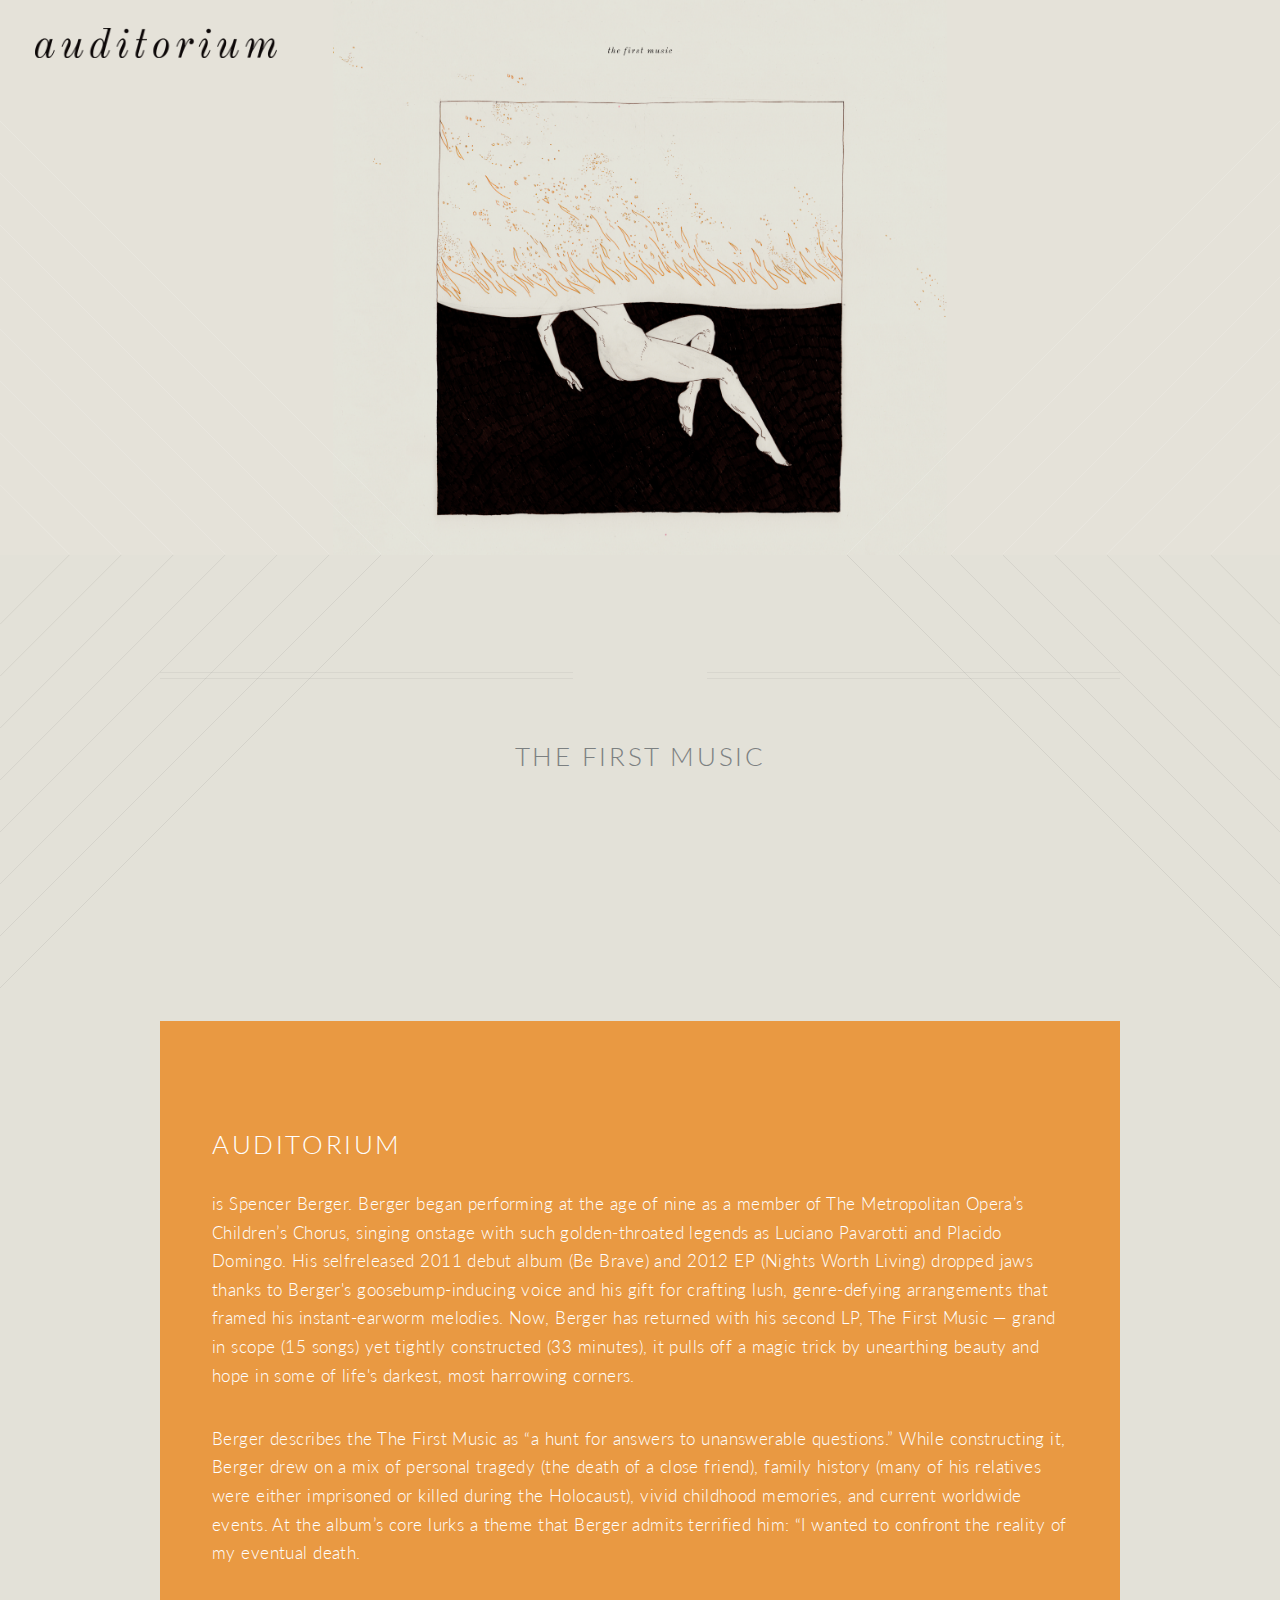
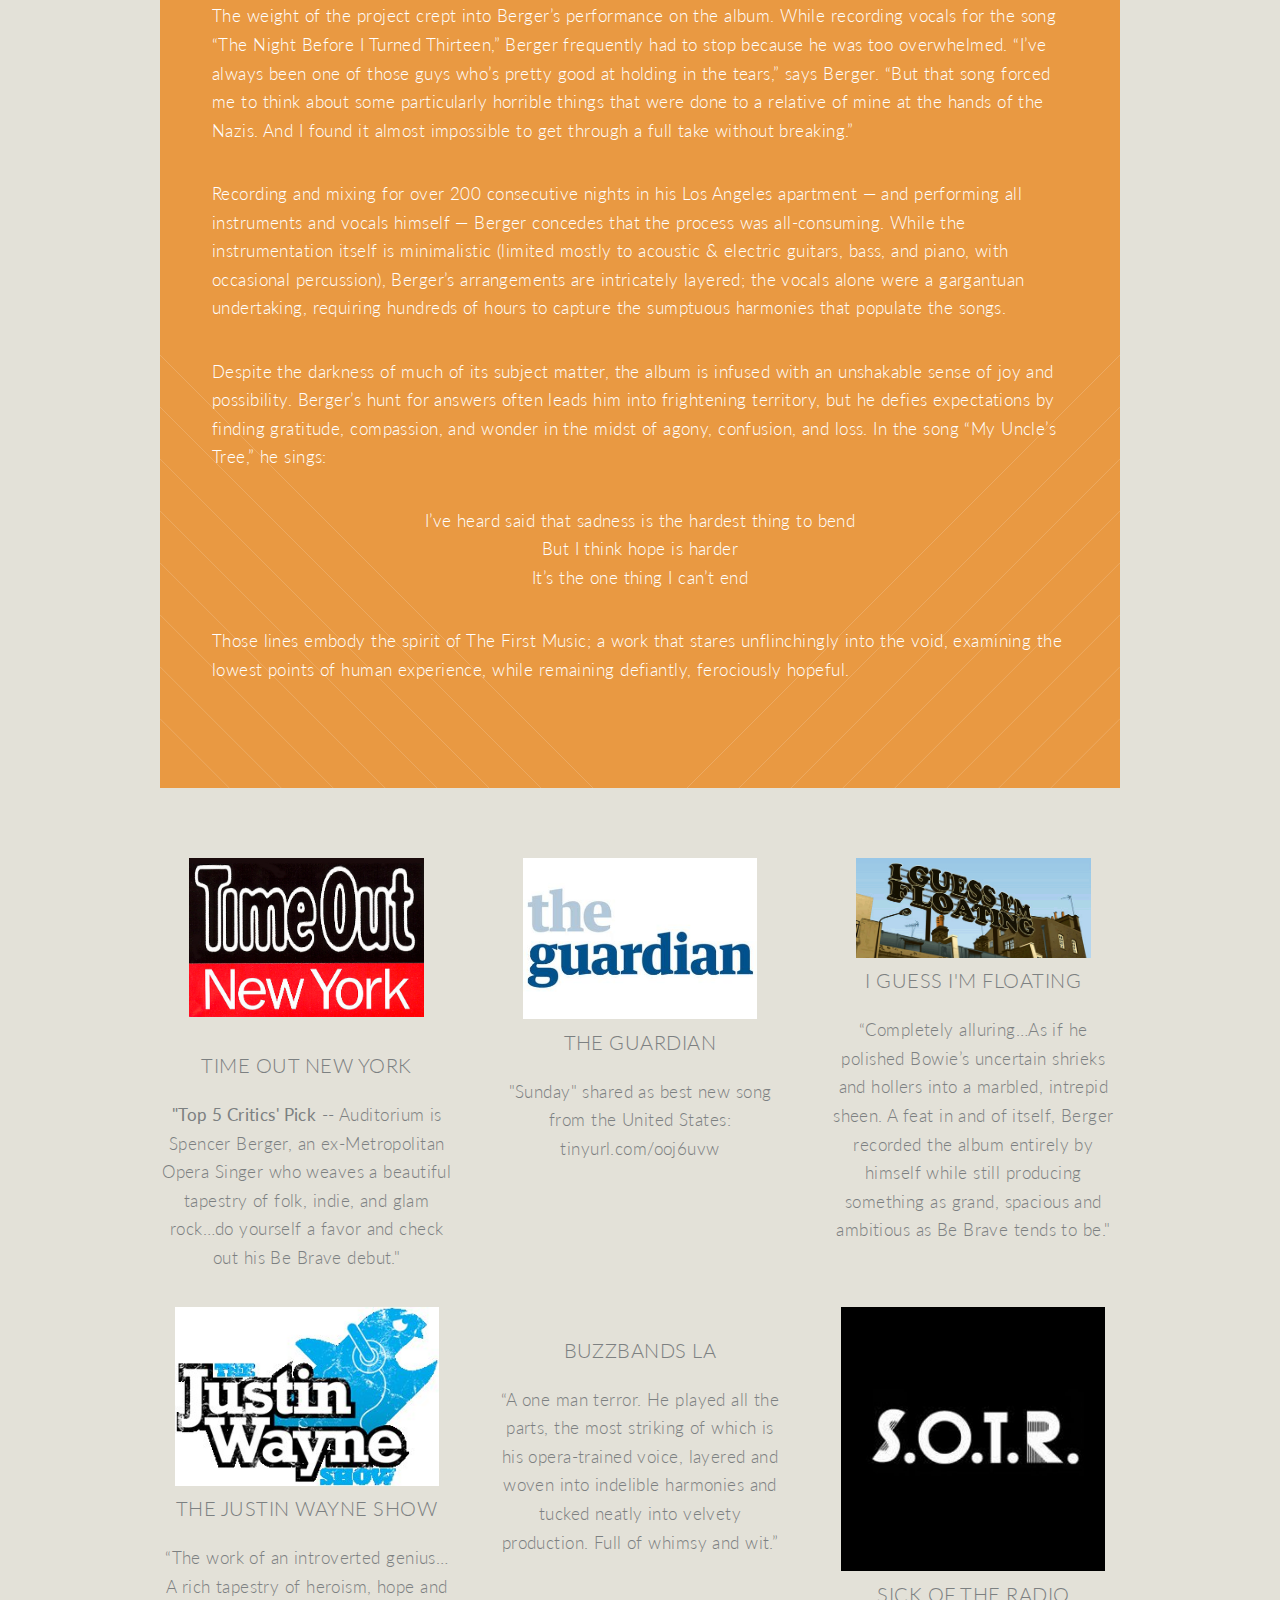
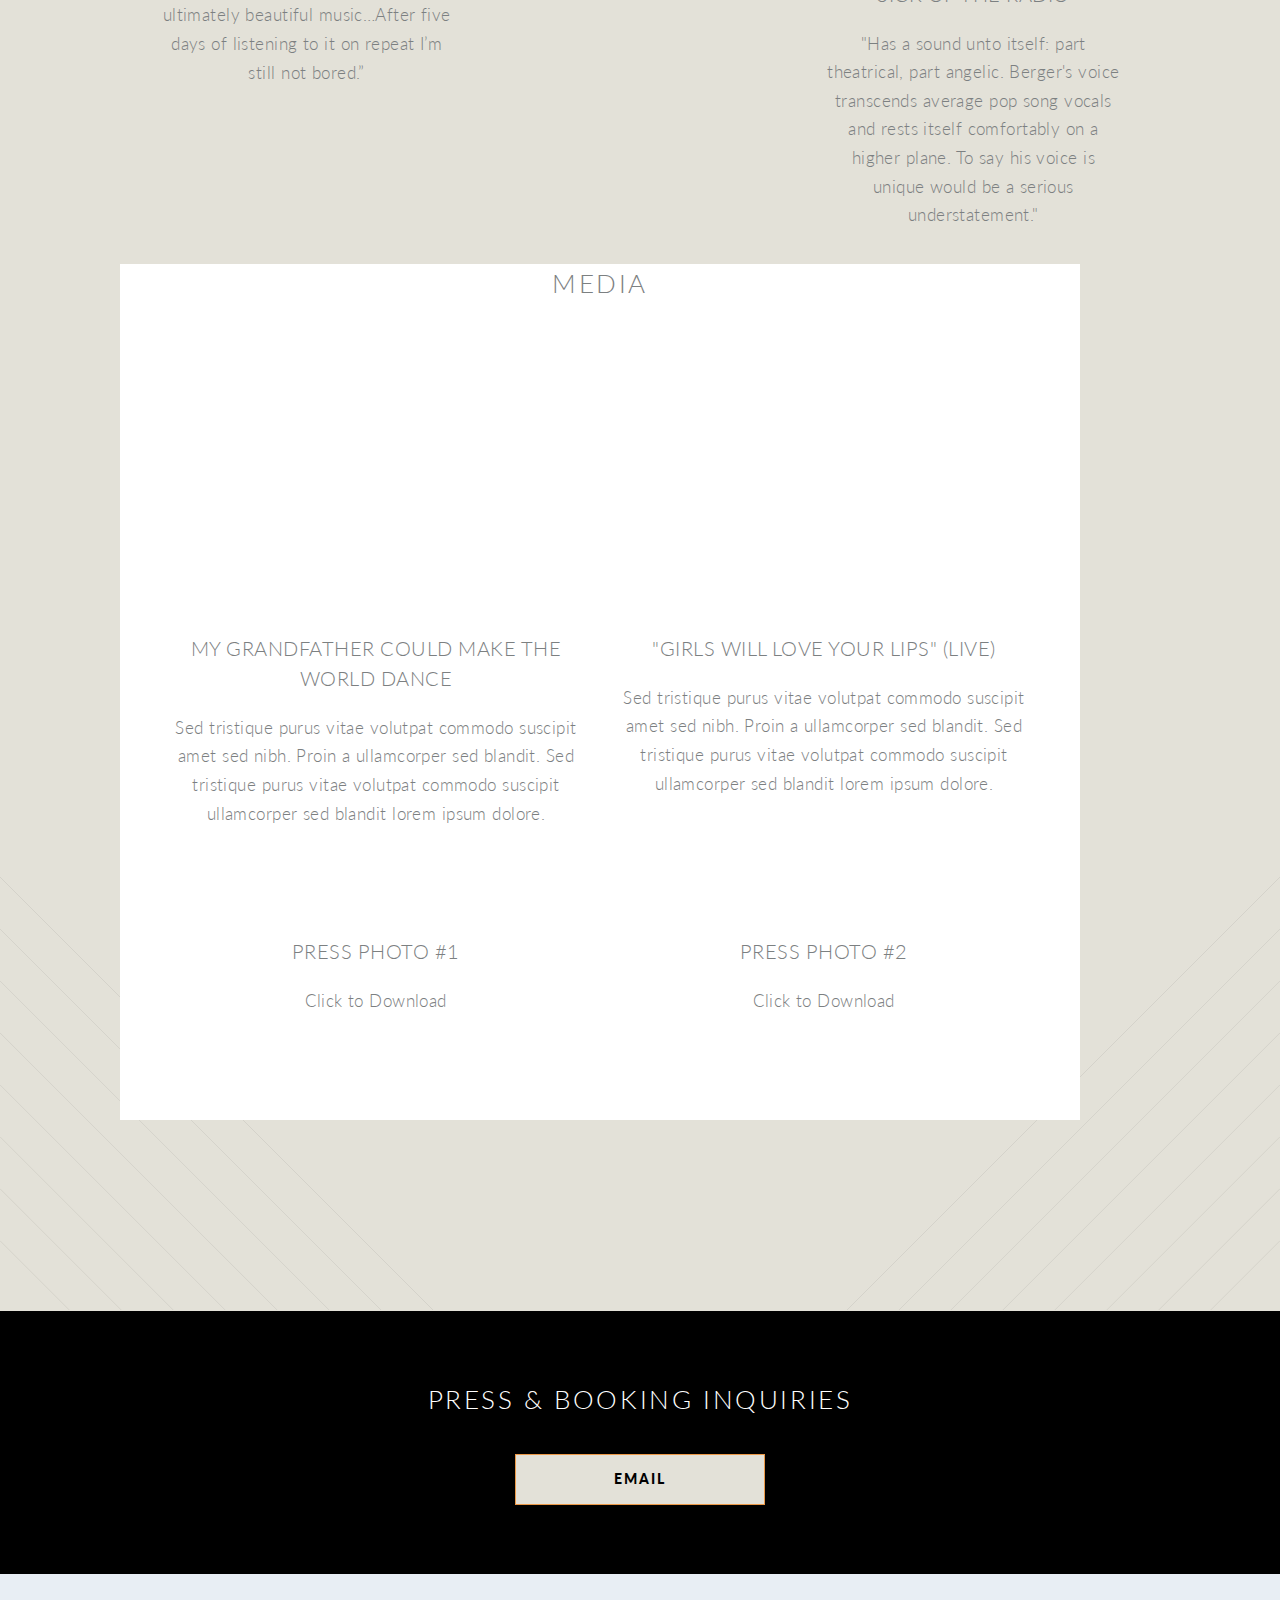
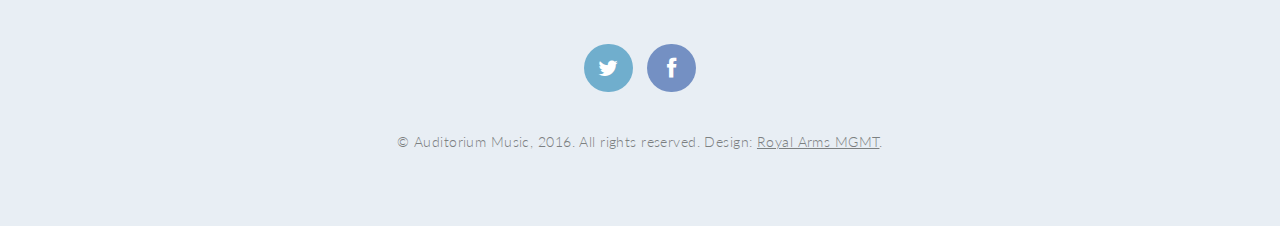
==== Auditorium_EPK/index.html @ 63542e8f "6.0" ====
<!DOCTYPE HTML>
<html>
	<head>
		<title>Auditorium - The First Music</title>
		<meta http-equiv="content-type" content="text/html; charset=utf-8" />
		<meta name="description" content="" />
		<meta name="keywords" content="" />
		<!--[if lte IE 8]><script src="css/ie/html5shiv.js"></script><![endif]-->
		<script src="js/jquery.min.js"></script>
		<script src="js/jquery.dropotron.min.js"></script>
		<script src="js/skel.min.js"></script>
		<script src="js/skel-layers.min.js"></script>
		<script src="js/init.js"></script>
		<noscript>
			<link rel="stylesheet" href="css/skel.css" />
			<link rel="stylesheet" href="css/style.css" />
		</noscript>
		<!--[if lte IE 8]><link rel="stylesheet" href="css/ie/v8.css" /><![endif]-->
		<!--[if lte IE 9]><link rel="stylesheet" href="css/ie/v9.css" /><![endif]-->
	</head>
	<body class="index loading">
	
		<!-- Header -->
			<header id="header" class="alt">
				<h1 id="logo"><a href="index.html"><img src="images/wordmark.png" alt="auditorium"height="auto" width="20%" /></a></h1>
			</header>

		<!-- Banner -->		
			<section id="banner">
				<div class="inner">
					<p></p>
					<footer>
					</footer>
				
				</div>
				
			</section>
		
		<!-- Main -->
			<article id="main">

				<header class="special container">
					<span></span>
					<h2>The First Music</strong> <br />
					<p><iframe width="100%" height="166" scrolling="no" frameborder="no" src="https://w.soundcloud.com/player/?url=https%3A//api.soundcloud.com/tracks/191555379&amp;color=000000&amp;auto_play=false&amp;hide_related=false&amp;show_comments=true&amp;show_user=true&amp;show_reposts=false"></iframe></p>
				</header>
					
				<!-- One -->
					<section class="wrapper style2 container special-alt">				
					<header>
							<img class="img" src="images/Auditorium_banner.jpg" alt="" height="auto" width="50%" align=right hspace="20" /></a>
								<p><h2>Auditorium</h2> is Spencer Berger. Berger began performing at the age of nine as a
								member of The Metropolitan Opera’s Children’s Chorus, singing onstage with such
								golden-throated legends as Luciano Pavarotti and Placido Domingo. His selfreleased
								2011 debut album (Be Brave) and 2012 EP (Nights Worth Living)
								dropped jaws thanks to Berger's goosebump-inducing voice and his gift for crafting
								lush, genre-defying arrangements that framed his instant-earworm melodies. Now,
							 	Berger has returned with his second LP, The First Music — grand in scope (15
								songs) yet tightly constructed (33 minutes), it pulls off a magic trick by unearthing
								beauty and hope in some of life's darkest, most harrowing corners.</span></p>
								<p>Berger describes the The First Music as “a hunt for answers to unanswerable
								questions.” While constructing it, Berger drew on a mix of personal tragedy (the
								death of a close friend), family history (many of his relatives were either
								imprisoned or killed during the Holocaust), vivid childhood memories, and current
								worldwide events. At the album’s core lurks a theme that Berger admits terrified
								him: “I wanted to confront the reality of my eventual death.
								<p>The weight of the project crept into Berger’s performance on the album. While
								recording vocals for the song “The Night Before I Turned Thirteen,” Berger
								frequently had to stop because he was too overwhelmed. “I’ve always been one of
								those guys who’s pretty good at holding in the tears,” says Berger. “But that song
								forced me to think about some particularly horrible things that were done to a
								relative of mine at the hands of the Nazis. And I found it almost impossible to get
								through a full take without breaking.”</p>
								<p>Recording and mixing for over 200 consecutive nights in his Los Angeles
								apartment — and performing all instruments and vocals himself — Berger
								concedes that the process was all-consuming. While the instrumentation itself is
								minimalistic (limited mostly to acoustic & electric guitars, bass, and piano, with
								occasional percussion), Berger’s arrangements are intricately layered; the vocals
								alone were a gargantuan undertaking, requiring hundreds of hours to capture the
								sumptuous harmonies that populate the songs.</P>
								<p>Despite the darkness of much of its subject matter, the album is infused with an
								unshakable sense of joy and possibility. Berger’s hunt for answers often leads him
								into frightening territory, but he defies expectations by finding gratitude,
								compassion, and wonder in the midst of agony, confusion, and loss. In the song
								“My Uncle’s Tree,” he sings:</p>
								<p><center><i>I’ve heard said that sadness is the hardest thing to bend</i></center>
								<center><i>But I think hope is harder</i></center>
								<center><i>It’s the one thing I can’t end</i></center></p>
								
								<p>Those lines embody the spirit of The First Music; a work that stares unflinchingly
								into the void, examining the lowest points of human experience, while remaining
								defiantly, ferociously hopeful.</p>
								</footer>			
						</div>
					</section>
					
				<!-- Two -->
					<section class="wrapper style1 container special">
						<div class="row">
							<div class="4u">
							
								<section>
									<img src="images/time_out_logo.jpg" alt="" height="auto" width="80%"/></a>
							<span class="icon feature"src="images/Auditorium_banner.jpg" alt="" height="auto" width="50%" align=right hspace="20" /></a></span>
									<header>
										<h3>Time Out New York</h3>
									</header>
									<p><strong>"Top 5 Critics' Pick</strong> -- Auditorium is Spencer Berger, an ex-Metropolitan Opera Singer who weaves a beautiful tapestry of folk, indie, and glam rock…do yourself a favor and check out his Be Brave debut."</p>
								</section>
							
							</div>
							<div class="4u">
							
								<section>
									<img src="images/guardian-logo.jpg" alt="" height="auto" width="80%"/></a>
									<header>
										<h3>The Guardian</h3>
									</header>
									<p>"Sunday" shared as best new song from the United States: tinyurl.com/ooj6uvw </p>
								</section>
							
							</div>
							<div class="4u">
							
								<section>
									<img src="images/header-logo.jpg" alt="" height="auto" width="80%"/></a>
									<header>
										<h3>I Guess I'm Floating</h3>
									</header>
									<p>“Completely alluring…As if he polished Bowie’s uncertain shrieks and hollers into a marbled, intrepid sheen. A feat in and of itself, Berger recorded the album entirely by himself while still producing something as grand, spacious and ambitious as Be Brave tends to be." </p>
								</section>
								</div>
							<div class="row">
							<div class="4u">
							
								<section>
									<img src="images/the-justin-wayne-show.jpg" alt="" height="auto" width="90%"/></a>
									<header>
										<h3>The Justin Wayne Show</h3>
									</header>
									<p>“The work of an introverted genius…A rich tapestry of heroism, hope and ultimately beautiful music…After five days of listening to it on repeat I’m still not bored.”</p>
								</section>
							
							</div>
							<div class="4u">
							
								<section>
								<img src="images/buzzbands.jpg" alt="" height="auto" width="90%"/></a>
									<header>
										<h3>BuzzBands LA</h3>
									</header>
									<p>“A one man terror. He played all the parts, the most striking of which is his opera-trained voice, layered and woven into indelible harmonies and tucked neatly into velvety production. Full of whimsy and wit.” </p>
								</section>
							
							</div>
							<div class="4u">
							
								<section>
									<img src="images/sotr.jpeg" alt="" height="auto" width="90%"/></a>
									<header>
										<h3>Sick of the Radio</h3>
									</header>
									<p>"Has a sound unto itself: part theatrical, part angelic. Berger's voice transcends average pop song vocals and rests itself comfortably on a higher plane. To say his voice is unique would be a serious understatement." </p>
								</section>
							</div>
						</div>

					
				<!-- Three -->
					<section class="wrapper style3 container special">
					
						<header class="major">
							<h2>Media <strong></strong></h2>
						</header>
						
						<div class="row">
							<div class="6u">
							
								<section>
									<iframe width="480" height="270" src="https://www.youtube.com/embed/blfD5bWA9Mw" frameborder="0" allowfullscreen></iframe></a>
									<header>
										<h3>My Grandfather Could Make The World Dance</h3>
									</header>
									<p>Sed tristique purus vitae volutpat commodo suscipit amet sed nibh. Proin a ullamcorper sed blandit. Sed tristique purus vitae volutpat commodo suscipit ullamcorper sed blandit lorem ipsum dolore.</p>
								</section>

							</div>
							<div class="6u">
							
								<section>
									<iframe width="480" height="270" src="https://www.youtube.com/embed/qdKzlIh1kx4" frameborder="0" allowfullscreen></iframe>
									<header>
										<h3>"Girls Will Love Your Lips" (Live)</h3>
									</header>
									<p>Sed tristique purus vitae volutpat commodo suscipit amet sed nibh. Proin a ullamcorper sed blandit. Sed tristique purus vitae volutpat commodo suscipit ullamcorper sed blandit lorem ipsum dolore.</p>
								</section>

							</div>
						</div>
						<div class="row">
							<div class="6u">
							
								<section>
									<a href="#" class="image feature"><img src="images/Auditorium_banner.jpg" alt="" /></a>
									<header>
										<h3>Press Photo #1</h3>								
										</header>
									<p>Click to Download</p>
								</section>

							</div>
							<div class="6u">
							<section>
									<a href="#" class="image feature"><img src="images/Auditorium_banner.jpg" alt="" /></a>
									<header>
										<h3>Press Photo #2</h3>
								</header>
									<p>Click to Download</p>
								</section>

							</div>
						</div>					
				</section>
				
			</article>

		<!-- CTA -->
			<section id="cta">
			
				<header>
					<h2>Press & Booking Inquiries <strong></strong></h2>
					<p></p>
				</header>
				<footer>
					<ul class="buttons">
						<li><a href="#" class="button special">EMail</a></li>
					</ul>
				</footer>
			
			</section>

		<!-- Footer -->
			<footer id="footer">
			
				<ul class="icons">
					<li><a href="#" class="icon circle fa-twitter"><span class="label">Twitter</span></a></li>
					<li><a href="#" class="icon circle fa-facebook"><span class="label">Facebook</span></a></li>
				</ul>
				
				<span class="copyright">&copy; Auditorium Music, 2016. All rights reserved. Design: <a href="http://html5up.net">Royal Arms MGMT</a>.</span>
			
			</footer>

	</body>
</html>
---- Auditorium_EPK/css/skel.css ----
/* skel.css vx.x | (c) n33 | n33.co | MIT licensed */

/* Resets (http://meyerweb.com/eric/tools/css/reset/ | v2.0 | 20110126 | License: none (public domain)) */

	html,body,div,span,applet,object,iframe,h1,h2,h3,h4,h5,h6,p,blockquote,pre,a,abbr,acronym,address,big,cite,code,del,dfn,em,img,ins,kbd,q,s,samp,small,strike,strong,sub,sup,tt,var,b,u,i,center,dl,dt,dd,ol,ul,li,fieldset,form,label,legend,table,caption,tbody,tfoot,thead,tr,th,td,article,aside,canvas,details,embed,figure,figcaption,footer,header,hgroup,menu,nav,output,ruby,section,summary,time,mark,audio,video{margin:0;padding:0;border:0;font-size:100%;font:inherit;vertical-align:baseline;}article,aside,details,figcaption,figure,footer,header,hgroup,menu,nav,section{display:block;}body{line-height:1;}ol,ul{list-style:none;}blockquote,q{quotes:none;}blockquote:before,blockquote:after,q:before,q:after{content:'';content:none;}table{border-collapse:collapse;border-spacing:0;}body{-webkit-text-size-adjust:none}

/* Box Model */

	*, *:before, *:after {
		-moz-box-sizing: border-box;
		-webkit-box-sizing: border-box;
		box-sizing: border-box;
	}

/* Container */

	body {
		/* min-width: (containers) */
		min-width: 1200px;
	}

	.container {
		margin-left: auto;
		margin-right: auto;
		
		/* width: (containers) */
		width: 1200px;
	}

	/* Modifiers */
	
		.container.small {
			/* width: (containers) * 0.75; */
			width: 900px;
		}

		.container.big {
			width: 100%;

			/* max-width: (containers) * 1.25; */
			max-width: 1500px;

			/* min-width: (containers); */
			min-width: 1200px;
		}

/* Grid */

	.\31 2u { width: 100% }
	.\31 1u { width: 91.6666666667% }
	.\31 0u { width: 83.3333333333% }
	.\39 u { width: 75% }
	.\38 u { width: 66.6666666667% }
	.\37 u { width: 58.3333333333% }
	.\36 u { width: 50% }
	.\35 u { width: 41.6666666667% }
	.\34 u { width: 33.3333333333% }
	.\33 u { width: 25% }
	.\32 u { width: 16.6666666667% }
	.\31 u { width: 8.3333333333% }
	.\-11u { margin-left: 91.6666666667% }
	.\-10u { margin-left: 83.3333333333% }
	.\-9u { margin-left: 75% }
	.\-8u { margin-left: 66.6666666667% }
	.\-7u { margin-left: 58.3333333333% }
	.\-6u { margin-left: 50% }
	.\-5u { margin-left: 41.6666666667% }
	.\-4u { margin-left: 33.3333333333% }
	.\-3u { margin-left: 25% }
	.\-2u { margin-left: 16.6666666667% }
	.\-1u { margin-left: 8.3333333333% }

	/* Rows */

		.row > * {
			float: left;
		}

		.row:after {
			content: '';
			display: block;
			clear: both;
			height: 0;
		}

		.row:first-child > * {
			padding-top: 0 !important;
		}

		/* Flush */

			.row.flush {
				margin-left: 0;
			}

			.row.flush > * {
				padding: 0 !important;
			}

		/* Normal */

			.row > * {
				/* padding-left: (gutters) */
				padding-left: 50px;
			}

			.row + .row > * {
				/* padding: (gutters) 0 0 (gutters) */
				padding: 50px 0 0 50px;
			}

			.row {
				/* margin-left: -(gutters) */
				margin-left: -50px;
			}

		/* Quarter */

			.row.quarter > * {
				/* padding-left: (gutters * 0.25) */
				padding-left: 12.5px;
			}

			.row + .row.quarter > * {
				/* padding: (gutters * 0.25) 0 0 (gutters * 0.25) */
				padding: 12.5px 0 0 12.5px;
			}

			.row.quarter {
				/* margin-left: -(gutters * 0.25) */
				margin-left: -12.5px;
			}

		/* Half */

			.row.half > * {
				/* padding-left: (gutters * 0.5) */
				padding-left: 25px;
			}

			.row + .row.half > * {
				/* padding: (gutters * 0.5) 0 0 (gutters * 0.5) */
				padding: 25px 0 0 25px;
			}

			.row.half {
				/* margin-left: -(gutters * 0.5) */
				margin-left: -25px;
			}

		/* One and (a) Half */

			.row.oneandhalf > * {
				/* padding-left: (gutters * 1.5) */
				padding-left: 75px;
			}

			.row + .row.oneandhalf > * {
				/* padding: (gutters * 1.5) 0 0 (gutters * 1.5) */
				padding: 75px 0 0 75px;
			}

			.row.oneandhalf {
				/* margin-left: -(gutters * 1.5) */
				margin-left: -75px;
			}

		/* Double */

			.row.double > * {
				/* padding-left: (gutters * 2) */
				padding-left: 80px;
			}

			.row + .row.double > * {
				/* padding: (gutters * 2) 0 0 (gutters * 2) */
				padding: 100px 0 0 100px;
			}

			.row.double {
				/* margin-left: -(gutters * 2) */
				margin-left: -100px;
			}
---- Auditorium_EPK/css/style.css ----
@charset "UTF-8";
@import url("font-awesome.min.css");
@import url("http://fonts.googleapis.com/css?family=Lato:300,400,900");

/* Basic */

	body, #skel-layers-wrapper {
		background: #e3e1d8;
		opacity: ;
	}

	body.loading * {
		-moz-animation: none !important;
		-webkit-animation: none !important;
		-o-animation: none !important;
		-ms-animation: none !important;
		animation: none !important;
		-moz-transition: none !important;
		-webkit-transition: none !important;
		-o-transition: none !important;
		-ms-transition: none !important;
		transition: none !important;
	}

	body, input, select, textarea {
		color: #7c8081;
		font-family: 'Lato', sans-serif;
		font-size: 15pt;
		font-weight: 300;
		letter-spacing: 0.025em;
		line-height: 1.75em;
	}

	a {
		color: #3fb1a3;
		text-decoration: underline;
	}

	strong, b {
		font-weight: 400;
	}

	p, ul, ol, dl, table, blockquote {
		margin: 0 0 2em 0;
	}

	h1, h2, h3, h4, h5, h6 {
		color: inherit;
		font-weight: 300;
		line-height: 1.75em;
		margin-bottom: 1em;
		text-transform: uppercase;
	}

		h1 a, h2 a, h3 a, h4 a, h5 a, h6 a {
			color: inherit;
			text-decoration: ;
		}

	h2 {
		font-size: 1.5em;
		letter-spacing: 0.1em;
	}

	h3 {
		font-size: 1.15em;
		letter-spacing: 0.025em;
	}

	sub {
		font-size: 0.8em;
		position: relative;
		top: 0.5em;
	}

	sup {
		font-size: 0.8em;
		position: relative;
		top: -0.5em;
	}

	hr {
		border-top: solid 1px rgba(124, 128, 129, 0.2);
		border: 0;
		margin-bottom: 1.5em;
	}

	blockquote {
		border-left: solid 0.5em rgba(124, 128, 129, 0.2);
		font-style: italic;
		padding: 1em 0 1em 2em;
	}

	section.special, article.special {
		text-align: center;
	}

	header.major {
		padding-bottom: 2em;
	}

	header.special {
		margin-bottom: 5em;
		padding-top: 7em;
		position: relative;
		text-align: center;
	}

		header.special:before, header.special:after {
			border-bottom: solid 1.5px;
			border-top: solid 1.5px;
			content: '';
			height: 7px;
			opacity: 0.1;
			position: absolute;
			top: 1.75em;
			width: 43%;
		}

		header.special:before {
			left: 0;
		}

		header.special:after {
			right: 0;
		}

		header.special h2 {
			margin-bottom: 0;
		}

		header.special h2 + p {
			margin-bottom: 0;
			padding-top: 1.5em;
		}

		header.special .icon {
			cursor: default;
			height: 7em;
			left: 0;
			position: absolute;
			text-align: center;
			top: 1em;
			width: 100%;
		}

			header.special .icon:before {
				font-size: 3.5em;
				opacity: 0.35;
			}

	footer > :last-child {
		margin-bottom: 0;
	}

	footer.major {
		padding-top: 3em;
	}

/* Form */

	input[type="text"],
	input[type="password"],
	input[type="email"],
	textarea {
		-moz-transition: background-color 0.2s ease-in-out, border-color 0.2s ease-in-out;
		-webkit-transition: background-color 0.2s ease-in-out, border-color 0.2s ease-in-out;
		-o-transition: background-color 0.2s ease-in-out, border-color 0.2s ease-in-out;
		-ms-transition: background-color 0.2s ease-in-out, border-color 0.2s ease-in-out;
		transition: background-color 0.2s ease-in-out, border-color 0.2s ease-in-out;
		-moz-appearance: none;
		-webkit-appearance: none;
		-o-appearance: none;
		-ms-appearance: none;
		appearance: none;
		background: none;
		border: solid 1px rgba(124, 128, 129, 0.2);
		color: inherit;
		display: block;
		padding: 0.75em;
		text-decoration: none;
		width: 100%;
		outline: 0;
	}

		input[type="text"]:focus,
		input[type="password"]:focus,
		input[type="email"]:focus,
		textarea:focus {
			border-color: #83d3c9;
		}

	input[type="text"],
	input[type="password"],
	input[type="email"] {
		line-height: 1em;
	}

	::-webkit-input-placeholder {
		color: inherit;
		opacity: 0.5;
		position: relative;
		top: 3px;
	}

	:-moz-placeholder {
		color: inherit;
		opacity: 0.5;
	}

	::-moz-placeholder {
		color: inherit;
		opacity: 0.5;
	}

	:-ms-input-placeholder {
		color: inherit;
		opacity: 0.5;
	}

	.formerize-placeholder {
		color: rgba(124, 128, 129, 0.5) !important;
	}

/* Image */
	
	.image-circle {
    		border-radius: 50%;
	}

	.image {
		position: relative;
	}

		.image:before {
			content: '';
			height: 100%;
			left: 0;
			position: absolute;
			top: 0;
			width: 100%;
		}

		.image.fit {
			display: block;
		}

			.image.fit img {
				display: block;
				width: 100%;
			}

		.image.feature {
			display: block;
			margin: 0 0 2em 0;
		}

			.image.feature img {
				display: block;
				width: 100%;
			}
		.img.circle {
    		border-radius: 50%;
}

		.roundedImage {
    			background: url(http://placehold.it/50x50);
    			background-repeat: no-repeat;
    			background-size: cover;

   				overflow:hidden;
    			-webkit-border-radius:50px;
   			    -moz-border-radius:50px;
    			border-radius:50px;
    			width:90px;
    			height:90px;
}

/* Icon */

	.icon {
		position: relative;
	}

		.icon:before {
			-moz-osx-font-smoothing: grayscale;
			-webkit-font-smoothing: antialiased;
			font-family: FontAwesome;
			font-style: normal;
			font-weight: normal;
		}

		.icon.circle {
			-moz-transition: all 0.2s ease-in-out;
			-webkit-transition: all 0.2s ease-in-out;
			-o-transition: all 0.2s ease-in-out;
			-ms-transition: all 0.2s ease-in-out;
			transition: all 0.2s ease-in-out;
			border-radius: 100%;
			display: inline-block;
			font-size: 1.25em;
			height: 2.25em;
			left: 0;
			line-height: 2.25em;
			text-align: center;
			text-decoration: none;
			top: 0;
			width: 2.25em;
		}

			.icon.circle:hover {
				top: -0.2em;
			}

			.icon.circle.fa-twitter {
				background: #70aecd;
				color: white;
			}

				.icon.circle.fa-twitter:hover {
					background: #7fb7d2;
				}

			.icon.circle.fa-facebook {
				background: #7490c3;
				color: white;
			}

				.icon.circle.fa-facebook:hover {
					background: #829bc9;
				}

			.icon.circle.fa-google-plus {
				background: #db6b67;
				color: white;
			}

				.icon.circle.fa-google-plus:hover {
					background: #df7b77;
				}

			.icon.circle.fa-github {
				background: #dcad8b;
				color: white;
			}

				.icon.circle.fa-github:hover {
					background: #e1b89b;
				}

			.icon.circle.fa-dribbble {
				background: #da83ae;
				color: white;
			}

				.icon.circle.fa-dribbble:hover {
					background: #df93b8;
				}

		.icon.feature {
			cursor: default;
			display: block;
			margin: 0 0 1.5em 0;
			opacity: 0.35;
			text-align: center;
		}

			.icon.feature:before {
				font-size: 5em;
				line-height: 1em;
			}

		.icon > .label {
			display: none;
		}

/* Lists */

	ol.default {
		list-style: decimal;
		padding-left: 1.25em;
	}

		ol.default li {
			padding-left: 0.25em;
		}

	ul.default {
		list-style: disc;
		padding-left: 1em;
	}

		ul.default li {
			padding-left: 0.5em;
		}

	ul.icons {
		cursor: default;
	}

		ul.icons li {
			display: inline-block;
			line-height: 1em;
			padding-left: 0.5em;
		}

			ul.icons li:first-child {
				padding-left: 0;
			}

	ul.feature-icons {
		cursor: default;
		margin: -0.75em 0 0 0;
		opacity: 0.35;
		overflow: hidden;
		position: relative;
	}

		ul.feature-icons li {
			display: block;
			float: left;
			text-align: center;
			width: 50%;
		}

			ul.feature-icons li .icon {
				display: inline-block;
				font-size: 6.25em;
				height: 1.25em;
				line-height: 1.25em;
				width: 1em;
			}

	ul.buttons {
		cursor: default;
	}

		ul.buttons:last-child {
			margin-bottom: 0;
		}

		ul.buttons li {
			display: inline-block;
			padding: 0 0 0 1.5em;
		}

			ul.buttons li:first-child {
				padding: 0;
			}

		ul.buttons.vertical li {
			display: block;
			padding: 1.5em 0 0 0;
		}

			ul.buttons.vertical li:first-child {
				padding: 0;
			}

/* Tables */

	table {
		width: 100%;
	}

		table.default {
			width: 100%;
		}

			table.default tbody tr {
				border-bottom: solid 1px rgba(124, 128, 129, 0.2);
			}

			table.default td {
				padding: 0.5em 1em 0.5em 1em;
			}

			table.default th {
				font-weight: 400;
				padding: 0.5em 1em 0.5em 1em;
				text-align: left;
			}

			table.default thead {
				background: #7c8081;
				color: #fff;
			}

/* Button */

	.button {
		-moz-transition: background-color 0.2s ease-in-out, border-color 0.2s ease-in-out;
		-webkit-transition: background-color 0.2s ease-in-out, border-color 0.2s ease-in-out;
		-o-transition: background-color 0.2s ease-in-out, border-color 0.2s ease-in-out;
		-ms-transition: background-color 0.2s ease-in-out, border-color 0.2s ease-in-out;
		transition: background-color 0.2s ease-in-out, border-color 0.2s ease-in-out;
		background: none;
		border: solid 1px;
		color: inherit;
		display: inline-block;
		font-size: 0.8em;
		font-weight: 900;
		letter-spacing: 2px;
		min-width: 18em;
		padding: 0.75em 0;
		text-align: center;
		text-decoration: none;
		text-transform: uppercase;
	}

		.button:hover {
			background: rgba(192, 192, 192, 0.15);
		}

		.button.special {
			background: #e3e1d8;
			border-color: #eb9847;
			color: black !important;
		}

			.button.special:hover {
				background: #96dad1 !important;
				border-color: #96dad1 !important;
			}

		.button.fit {
			width: 100%;
		}

		.button.small {
			font-size: 0.7em;
			min-width: 14em;
			padding: 0.5em 0;
		}

/* Wrapper */

	.wrapper {
		margin-bottom: 5em;
		padding: 2em;
	}

		.wrapper.style1 {
			padding: 0;
		}

		.wrapper.style2 {
			background-color: #e99942;
			background-image: url("images/light-bl.svg"), url("images/light-br.svg");
			background-position: bottom left, bottom right;
			background-repeat: no-repeat, no-repeat;
			background-size: 25em, 25em;
			color: white;
		}

		.wrapper.style3 {
			background: white;
			color: inherit;
		}

		.wrapper.style4 {
			background: white;
			color: inherit;
			padding: 4em;
		}

/* Header */
	@-moz-keyframes reveal-header { 0% { top: -5em; } 100% { top: 0; } }
	@-webkit-keyframes reveal-header { 0% { top: -5em; } 100% { top: 0; } }
	@-o-keyframes reveal-header { 0% { top: -5em; } 100% { top: 0; } }
	@-ms-keyframes reveal-header { 0% { top: -5em; } 100% { top: 0; } }
	@keyframes reveal-header { 0% { top: -5em; } 100% { top: 0; } }

	#header {
		background: #e5e2d9;
		box-shadow: 0 1px 2px 0 rgba(0, 0, 0, 0.075);
		color: inherit;
		cursor: default;
		font-size: 0.8em;
		left: 0;
		padding: 1em 1.5em;
		position: fixed;
		top: 0;
		width: 100%;
		z-index: 10000;
	}

		#header h1 {
			font-weight: 900;
			margin: 0;
		}

			#header h1 span {
				font-weight: 300;
			}

		#header nav {
			letter-spacing: 0.075em;
			position: absolute;
			right: 1.5em;
			text-transform: uppercase;
			top: 0.75em;
		}

			#header nav ul li {
				display: inline-block;
				margin-left: 1.5em;
			}

				#header nav ul li a {
					border: solid 1px transparent;
					color: inherit;
					display: inline-block;
					padding: 0em 0.75em;
					text-decoration: none;
				}

				#header nav ul li .button {
					font-size: 1em;
					min-width: 0;
					width: auto;
				}

				#header nav ul li.submenu > a:before {
					-moz-osx-font-smoothing: grayscale;
					-webkit-font-smoothing: antialiased;
					font-family: FontAwesome;
					font-style: normal;
					font-weight: normal;
				}

				#header nav ul li.submenu > a:before {
					content: '\f107';
					margin-right: 0.65em;
				}

				#header nav ul li.active > a, #header nav ul li:hover > a {
					-moz-transition: all 0.2s ease-in-out;
					-webkit-transition: all 0.2s ease-in-out;
					-o-transition: all 0.2s ease-in-out;
					-ms-transition: all 0.2s ease-in-out;
					transition: all 0.2s ease-in-out;
					background: rgba(192, 192, 192, 0.15);
				}

				#header nav ul li.current > a {
					font-weight: 900;
				}

		#header.reveal {
			-moz-animation: reveal-header 0.5s;
			-webkit-animation: reveal-header 0.5s;
			-o-animation: reveal-header 0.5s;
			-ms-animation: reveal-header 0.5s;
			animation: reveal-header 0.5s;
		}

		#header.alt {
			-moz-animation: none;
			-webkit-animation: none;
			-o-animation: none;
			-ms-animation: none;
			animation: none;
			background: transparent;
			box-shadow: none;
			color: #e5e2d9;
			padding: 2em 2.5em;
			position: absolute;
		}

			#header.alt nav {
				right: 2.5em;
				top: 1.75em;
			}

				#header.alt nav ul li.active > a, #header.alt nav ul li:hover > a {
					border: solid 1px;
				}

/* Dropotron */

	.dropotron {
		background: #fff;
		box-shadow: 0 1px 2px 0 rgba(0, 0, 0, 0.075);
		line-height: 2.25em;
		min-width: 13em;
		padding: 1em 0;
		text-transform: uppercase;
	}

		.dropotron.level-0 {
			font-size: 0.7em;
			font-weight: 400;
			margin-top: 1.5em;
		}

			.dropotron.level-0:before {
				border-bottom: solid 0.5em #fff;
				border-left: solid 0.5em transparent;
				border-right: solid 0.5em transparent;
				content: '';
				left: 0.75em;
				position: absolute;
				top: -0.45em;
			}

		.dropotron > li {
			border-top: solid 1px rgba(124, 128, 129, 0.2);
		}

			.dropotron > li > a {
				color: inherit;
				text-decoration: none;
				padding: 0 1em;
			}

			.dropotron > li:hover > a {
				background: #83d3c9;
				color: white;
			}

			.dropotron > li:first-child {
				border-top: 0;
			}

/* Banner */
	@-moz-keyframes reveal-banner { 0% { opacity: 0; } 100% { opacity: 1; } }
	@-webkit-keyframes reveal-banner { 0% { opacity: 0; } 100% { opacity: 1; } }
	@-o-keyframes reveal-banner { 0% { opacity: 0; } 100% { opacity: 1; } }
	@-ms-keyframes reveal-banner { 0% { opacity: 0; } 100% { opacity: 1; } }
	@keyframes reveal-banner { 0% { opacity: 0; } 100% { opacity: 1; } }

	#banner {
		background-attachment: scroll, scroll, fixed;
		background-color: #e5e2d9;
		background-image: url("images/light-bl.svg"), url("images/light-br.svg"), url("../images/final-3000.jpg");
		background-position: bottom left, bottom right, top;
		background-repeat: no-repeat, no-repeat, no-repeat;
		background-size: 25em, 25em, 48%;
		color: white;
		cursor: default;
		padding: 15em 0;
		text-align: center;
	}

		#banner .inner {
			-moz-animation: reveal-banner 1s 0.25s ease-in-out;
			-webkit-animation: reveal-banner 1s 0.25s ease-in-out;
			-o-animation: reveal-banner 1s 0.25s ease-in-out;
			-ms-animation: reveal-banner 1s 0.25s ease-in-out;
			animation: reveal-banner 1s 0.25s ease-in-out;
			-moz-animation-fill-mode: forwards;
			-webkit-animation-fill-mode: forwards;
			-o-animation-fill-mode: forwards;
			-ms-animation-fill-mode: forwards;
			animation-fill-mode: forwards;
			background: rgba(0, 0, 0, 0);
			color: #000;
			display: inline;
			opacity: 1;
			padding: 0em;
		}

			#banner .inner header {
				display: inline-block;
				border-bottom: solid 2px;
				border-top: solid 2px;
				margin: 0 0 2em 0;
				padding: 3px 0 3px 0;
			}

				#banner .inner header h2 {
					border-bottom:;
					border-top:;
					font-size: 2.5em;
					font-weight: 900;
					letter-spacing: 0.2em;
					margin: 0;
					padding-left: 0.05em;
					position: relative;
				}

			#banner .inner p {
				letter-spacing: 0.1em;
				margin: 0;
				text-transform:;
			}

				#banner .inner p a {
					color: inherit;
					font-weight: 400;
					text-decoration: none;
				}

			#banner .inner footer {
				margin: 2em 0 0 0;
			}

/* Main */

	#main {
		background-image: url("images/dark-tl.svg"), url("images/dark-tr.svg"), url("images/dark-bl.svg"), url("images/dark-br.svg");
		background-position: top left, top right, bottom left, bottom right;
		background-repeat: no-repeat;
		background-size: 25em;
		padding: 7em 0;
	}

		#main > :last-child {
			margin-bottom: 0;
		}

		#main .sidebar section {
			border-top: solid 1px rgba(124, 128, 129, 0.2);
			margin: 3em 0 0 0;
			padding: 3em 0 0 0;
		}

			#main .sidebar section:first-child {
				border-top: 0;
				padding-top: 0;
				margin-top: 0;
			}

	body.index #main {
		padding-top: 5em;
	}

/* CTA */

	#cta {
		background-attachment: scroll, scroll, scroll, fixed;
		background-color: #000000;
		background-position: top left, top right, top left, bottom center;
		background-repeat: no-repeat, no-repeat, repeat, no-repeat;
		background-size: 25em, 25em, auto, cover;
		color: white;
		padding: 5em;
		text-align: center;
	}

		#cta header {
			margin-bottom: 2em;
		}

/* Footer */

	#footer {
		background: #e8eef4;
		color: #7c8081;
		padding: 5em 5em 10em 5em;
		text-align: center;
	}

		#footer .copyright {
			font-size: 0.8em;
		}

			#footer .copyright a {
				color: inherit;
			}

/* Layers */

	#topButton .toggle {
		height: 100%;
		left: 0;
		position: absolute;
		text-align: center;
		top: 0;
		width: 100%;
	}

		#topButton .toggle:before {
			-moz-osx-font-smoothing: grayscale;
			-webkit-font-smoothing: antialiased;
			font-family: FontAwesome;
			font-style: normal;
			font-weight: normal;
		}

		#topButton .toggle:before {
			color: white;
			content: '\f039';
			font-size: 0.75em;
			height: 30px;
			left: 0;
			line-height: 30px;
			opacity: 0.5;
			position: absolute;
			top: 0;
			width: 100%;
			z-index: 1;
		}

		#topButton .toggle:after {
			background: rgba(163, 169, 170, 0.75);
			border-radius: 0 0 4px 4px;
			content: '';
			height: 30px;
			left: 50%;
			margin-left: -40px;
			position: absolute;
			top: 0;
			width: 80px;
		}

	#sideButton .toggle {
		height: 100%;
		left: 0;
		position: absolute;
		text-align: center;
		top: 0;
		width: 100%;
	}

		#sideButton .toggle:before {
			-moz-osx-font-smoothing: grayscale;
			-webkit-font-smoothing: antialiased;
			font-family: FontAwesome;
			font-style: normal;
			font-weight: normal;
		}

		#sideButton .toggle:before {
			color: white;
			content: '\f039';
			font-size: 1em;
			height: 40px;
			left: 10px;
			line-height: 40px;
			opacity: 0.5;
			position: absolute;
			top: 11px;
			width: 60px;
			z-index: 1;
		}

		#sideButton .toggle:after {
			background: rgba(163, 169, 170, 0.75);
			border-radius: 2px;
			content: '';
			height: 40px;
			left: 10px;
			position: absolute;
			top: 10px;
			width: 60px;
		}

	#topPanel,
	#sidePanel {
		background: #1c2021;
		color: white;
		font-size: 0.8em;
		letter-spacing: 0.075em;
		text-transform: uppercase;
	}

		#topPanel nav,
		#sidePanel nav {
			padding: 0.25em 0.5em 1em 0.5em;
		}

		#topPanel .link,
		#sidePanel .link {
			border-top: solid 1px rgba(255, 255, 255, 0.05);
			color: inherit;
			display: block;
			height: 2.75em;
			line-height: 2.75em;
			opacity: 0.75;
			text-decoration: none;
		}

			#topPanel .link.depth-0,
			#sidePanel .link.depth-0 {
				font-weight: 900;
			}

			#topPanel .link:first-child,
			#sidePanel .link:first-child {
				border-top: 0;
			}

		#topPanel .indent-1,
		#sidePanel .indent-1 {
			display: inline-block;
			width: 1em;
		}

		#topPanel .indent-2,
		#sidePanel .indent-2 {
			display: inline-block;
			width: 2em;
		}

		#topPanel .indent-3,
		#sidePanel .indent-3 {
			display: inline-block;
			width: 3em;
		}

		#topPanel .indent-4,
		#sidePanel .indent-4 {
			display: inline-block;
			width: 4em;
		}

		#topPanel .indent-5,
		#sidePanel .indent-5 {
			display: inline-block;
			width: 5em;
		}
---- Auditorium_EPK/css/ie/v8.css ----
/* Banner */
#banner {
  background-image: url("../../images/banner.jpg");
  background-repeat: no-repeat;
  background-size: cover;
  -ms-behavior: url("css/ie/backgroundsize.min.htc"); }
  #banner .inner {
    background: #341b2b; }

/* CTA  */
#cta {
  background-image: url("../../images/banner.jpg");
  background-repeat: no-repeat;
  background-size: cover;
  -ms-behavior: url("css/ie/backgroundsize.min.htc"); }
---- Auditorium_EPK/css/ie/v9.css ----
/* Banner */
#banner .inner {
  opacity: 1.0; }
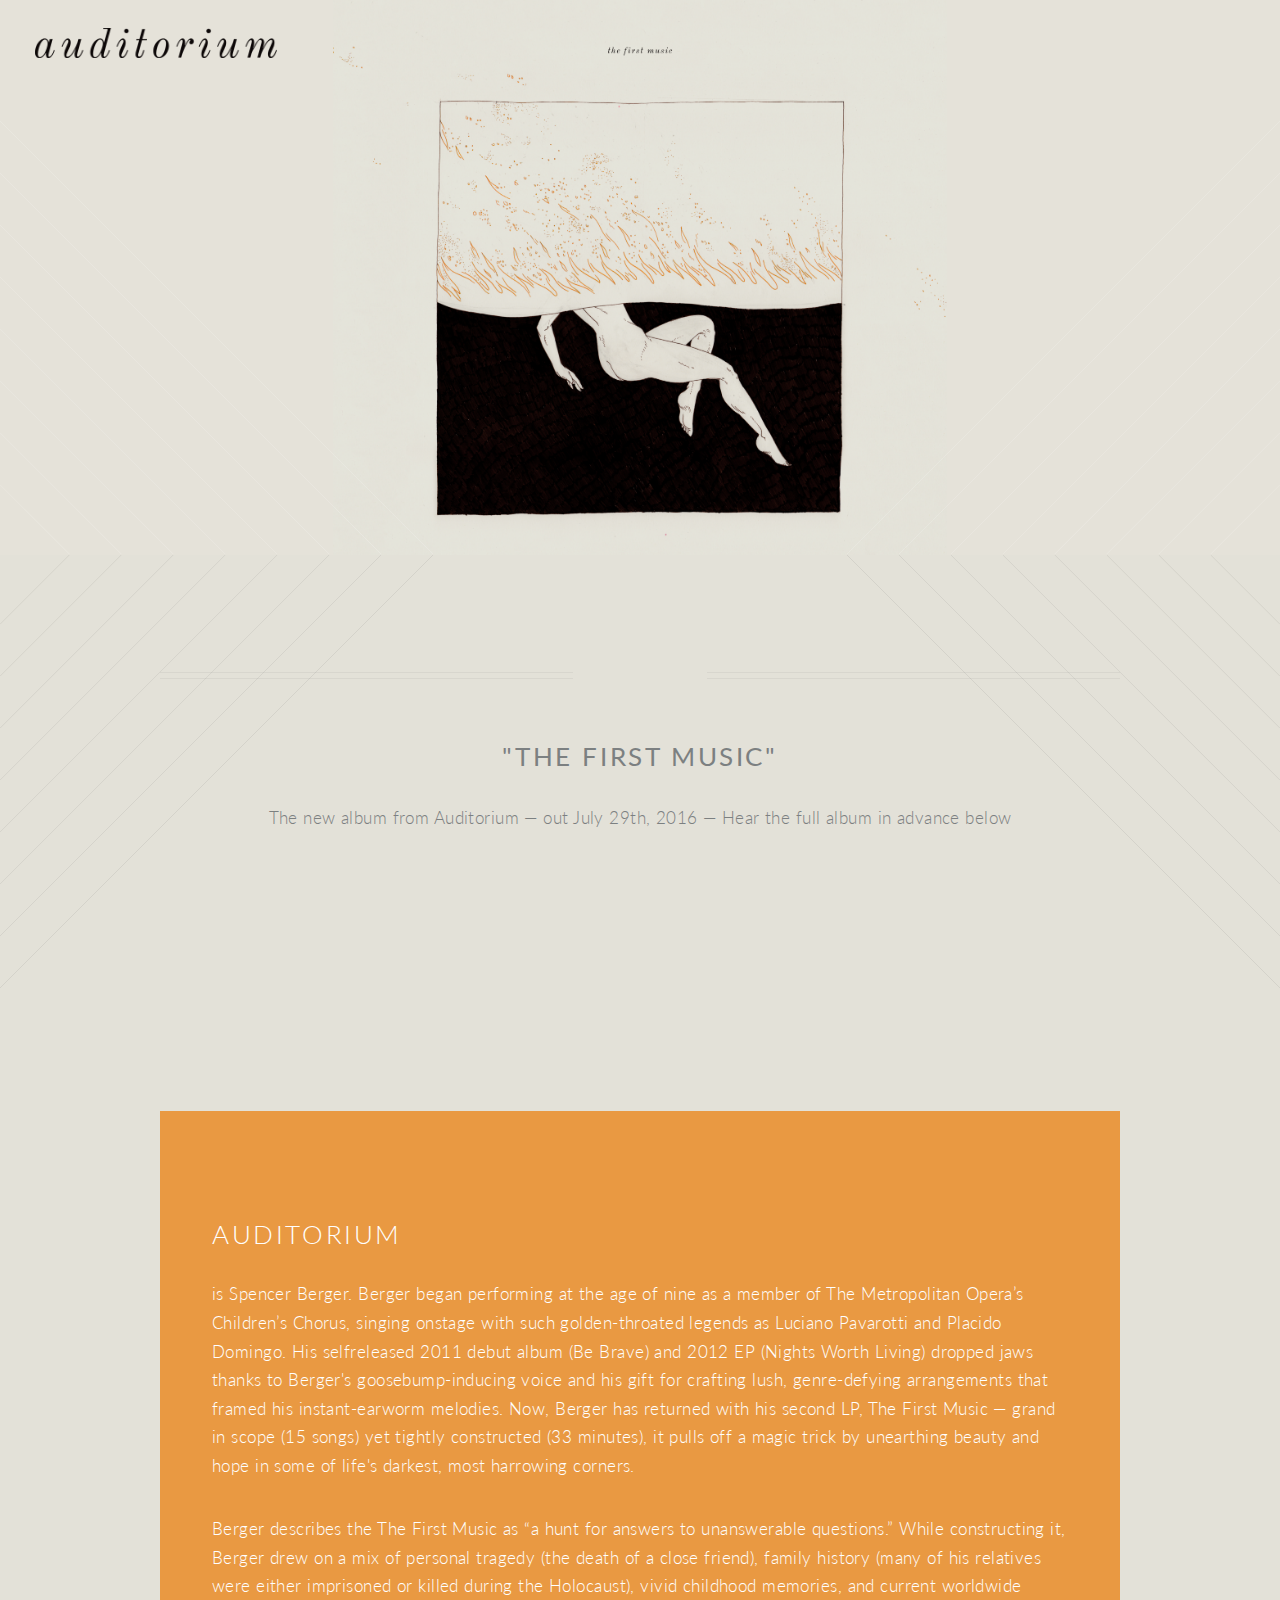
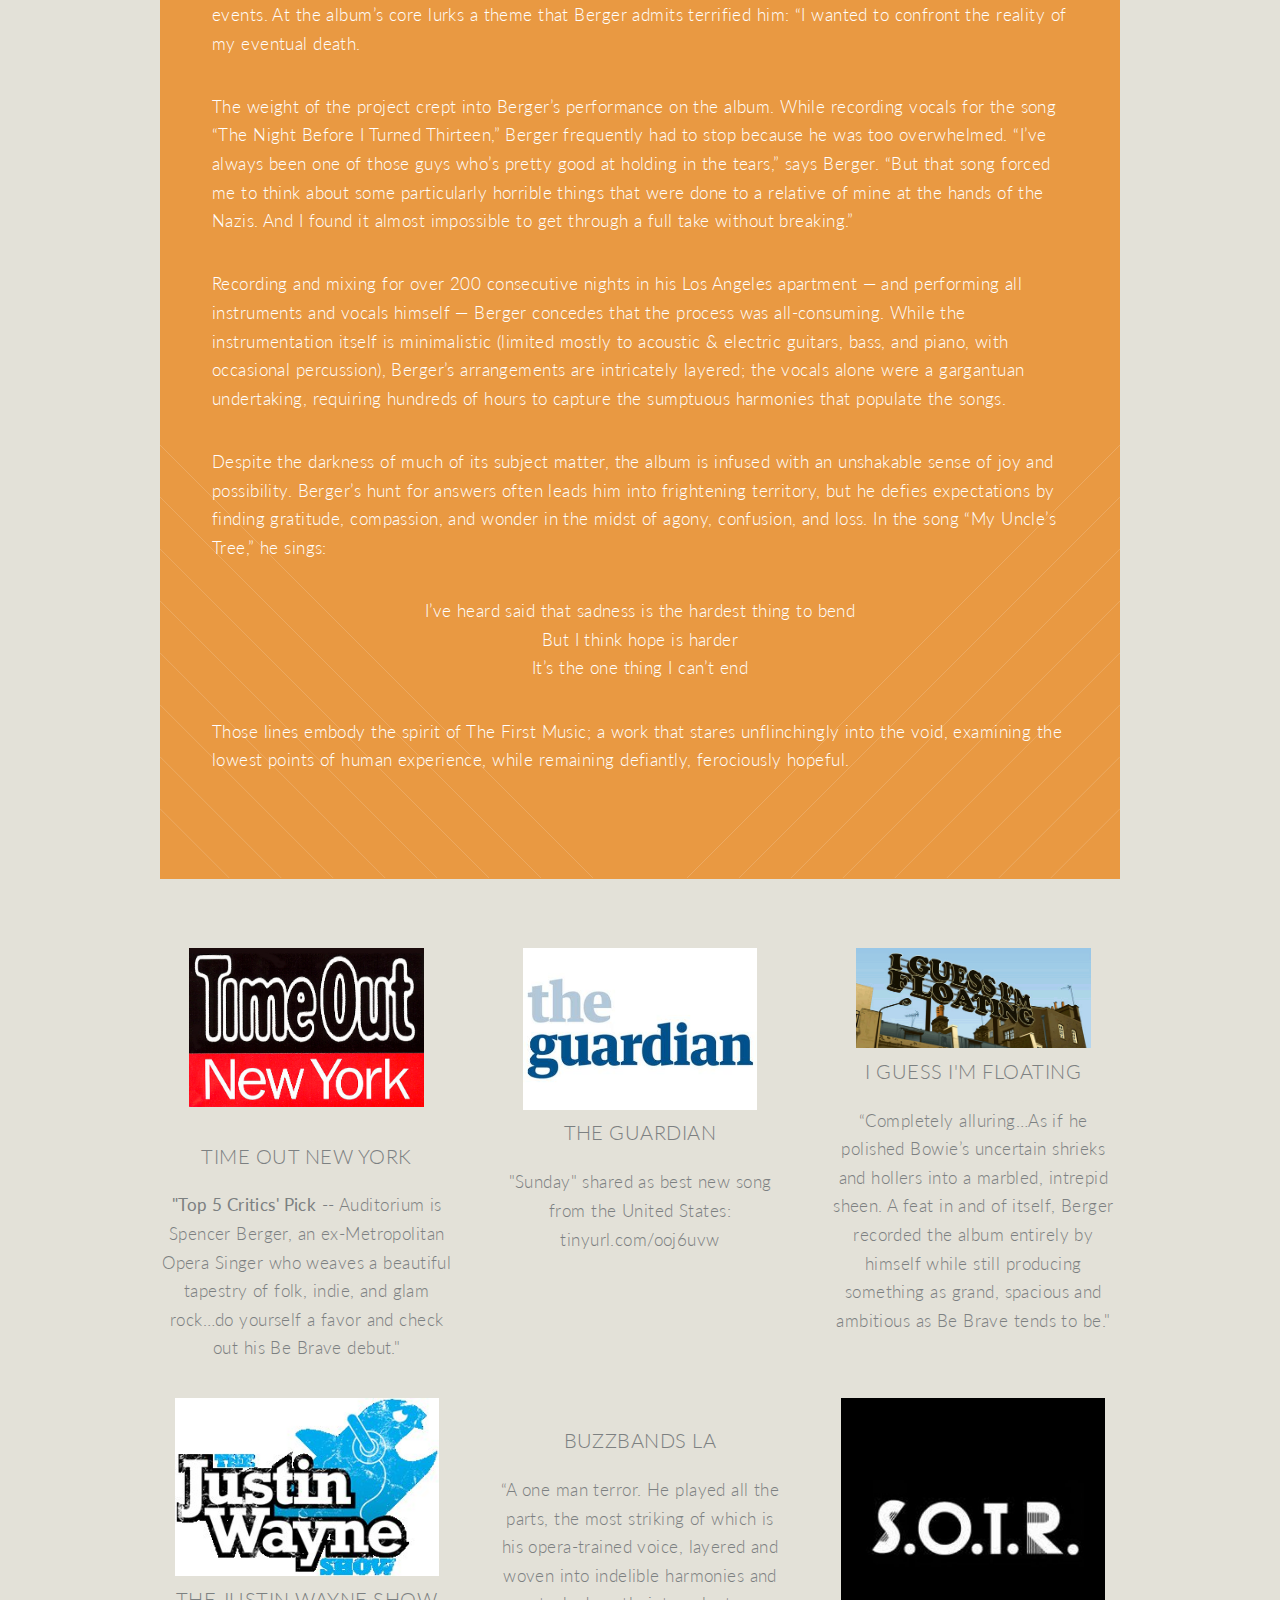
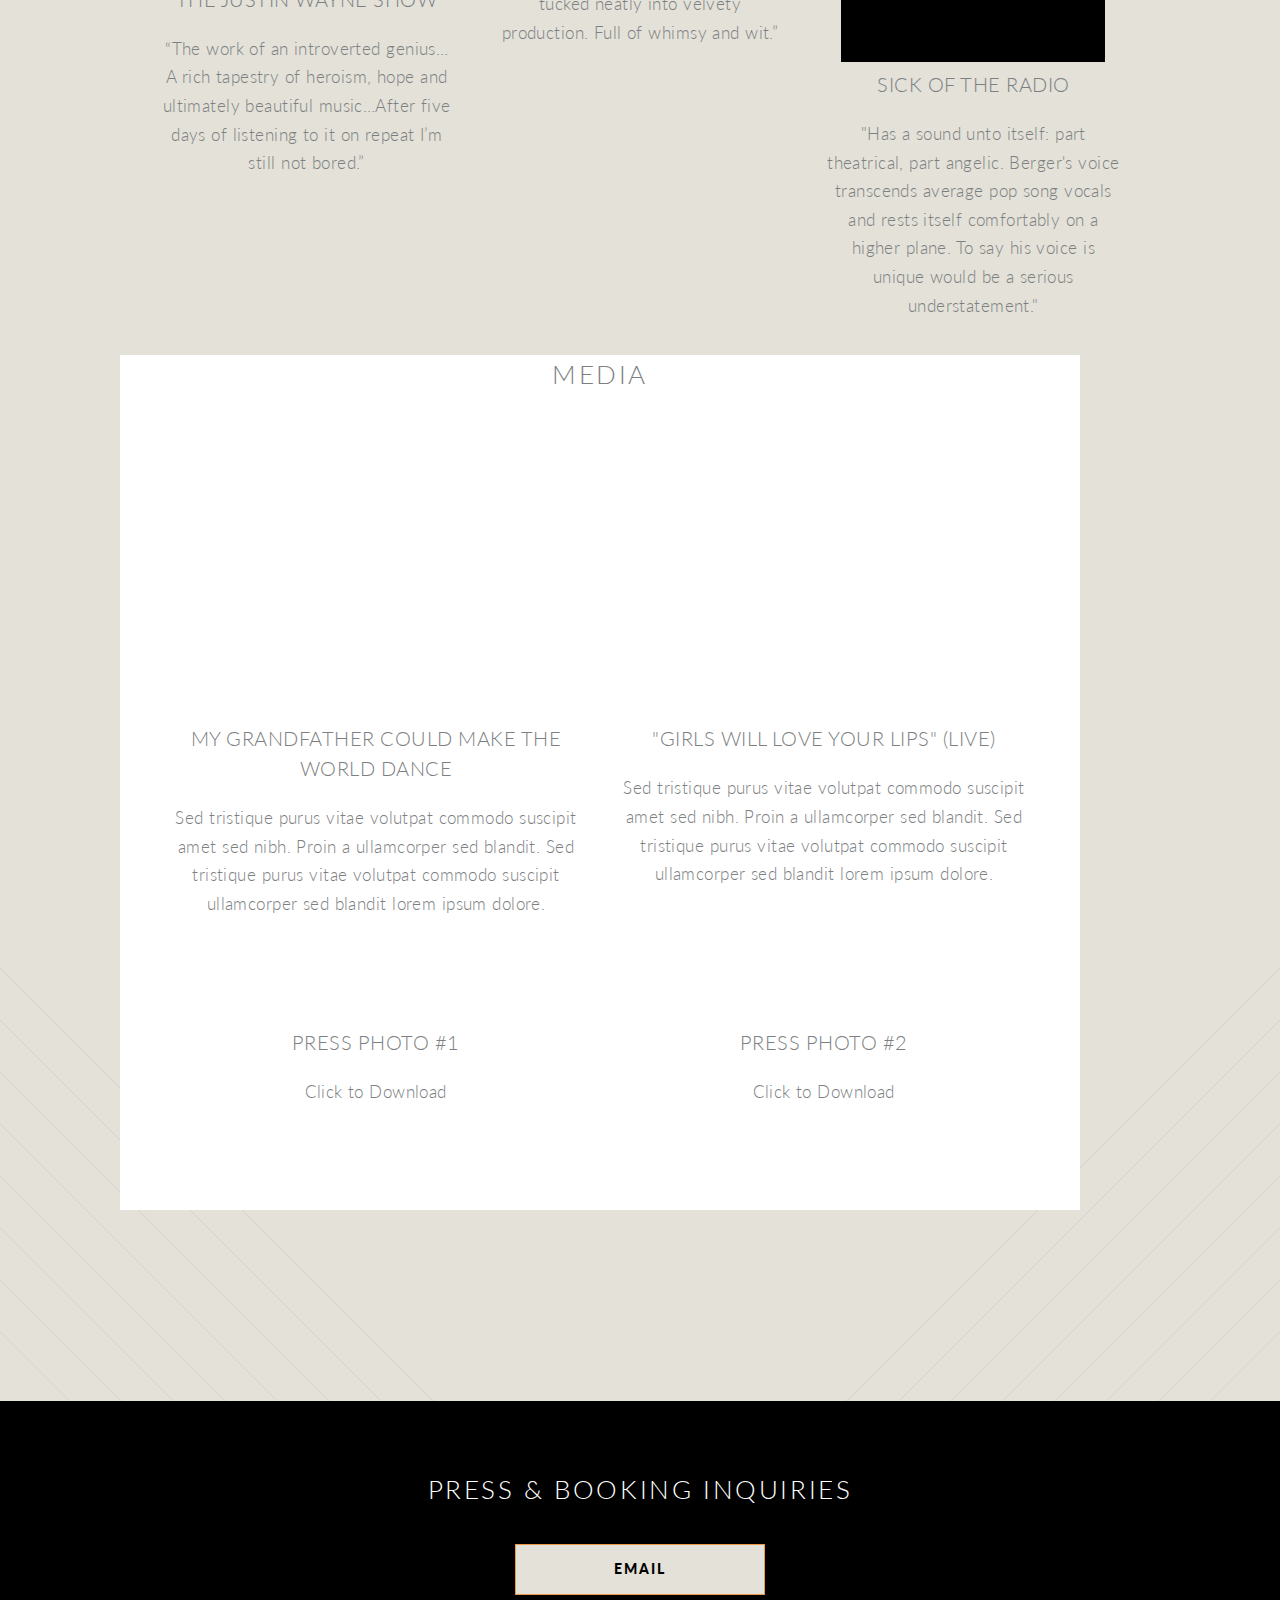
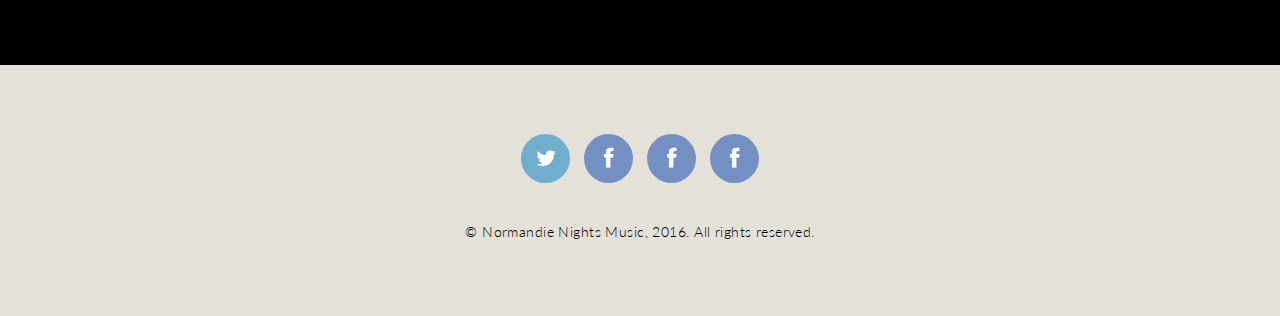
==== commit 527d9c27: "8.0" ====
--- a/Auditorium_EPK/index.html
+++ b/Auditorium_EPK/index.html
@@ -41,8 +41,10 @@
 
 				<header class="special container">
 					<span></span>
-					<h2>The First Music</strong> <br />
-					<p><iframe width="100%" height="166" scrolling="no" frameborder="no" src="https://w.soundcloud.com/player/?url=https%3A//api.soundcloud.com/tracks/191555379&amp;color=000000&amp;auto_play=false&amp;hide_related=false&amp;show_comments=true&amp;show_user=true&amp;show_reposts=false"></iframe></p>
+					<h2><strong>"The First Music"</strong></h2><br />
+					<p>The new album from Auditorium  — out July 29th, 2016  — Hear the full album in advance below</p>
+					<p><iframe width="100%" height="166" scrolling="no" frameborder="no" src="https://w.soundcloud.com/player/?url=https%3A//api.soundcloud.com/playlists/150382708%3Fsecret_token%3Ds-WrA87&amp;color=000000;auto_play=false&amp;hide_related=false&amp;show_comments=false&amp;show_user=true&amp;show_reposts=false&amp"></iframe></p>
+					
 				</header>
 					
 				<!-- One -->
@@ -243,11 +245,13 @@
 			<footer id="footer">
 			
 				<ul class="icons">
-					<li><a href="#" class="icon circle fa-twitter"><span class="label">Twitter</span></a></li>
-					<li><a href="#" class="icon circle fa-facebook"><span class="label">Facebook</span></a></li>
+					<li><a href="" class="icon circle fa-twitter"><span class="label">Twitter</span></a></li>
+					<li><a href="https://www.facebook.com/auditoriummusic/" target="_blank" class="icon circle fa-facebook"><span class="label">Facebook</span></a></li>
+					<li><a href="#" class="icon circle fa-facebook"><span class="label">Bandcamp</span></a></li>
+					<li><a href="#" class="icon circle fa-facebook"><span class="label">SoundCloud</span></a></li>
 				</ul>
 				
-				<span class="copyright">&copy; Auditorium Music, 2016. All rights reserved. Design: <a href="http://html5up.net">Royal Arms MGMT</a>.</span>
+				<span class="copyright">&copy; Normandie Nights Music, 2016. All rights reserved.
 			
 			</footer>
 
--- a/Auditorium_EPK/css/style.css
+++ b/Auditorium_EPK/css/style.css
@@ -519,8 +519,8 @@
 		}
 
 			.button.special:hover {
-				background: #96dad1 !important;
-				border-color: #96dad1 !important;
+				background: #eb9847 !important;
+				border-color: #eb9847 !important;
 			}
 
 		.button.fit {
@@ -846,8 +846,8 @@
 /* Footer */
 
 	#footer {
-		background: #e8eef4;
-		color: #7c8081;
+		background: #e4e1d8;
+		color: #000000;
 		padding: 5em 5em 10em 5em;
 		text-align: center;
 	}
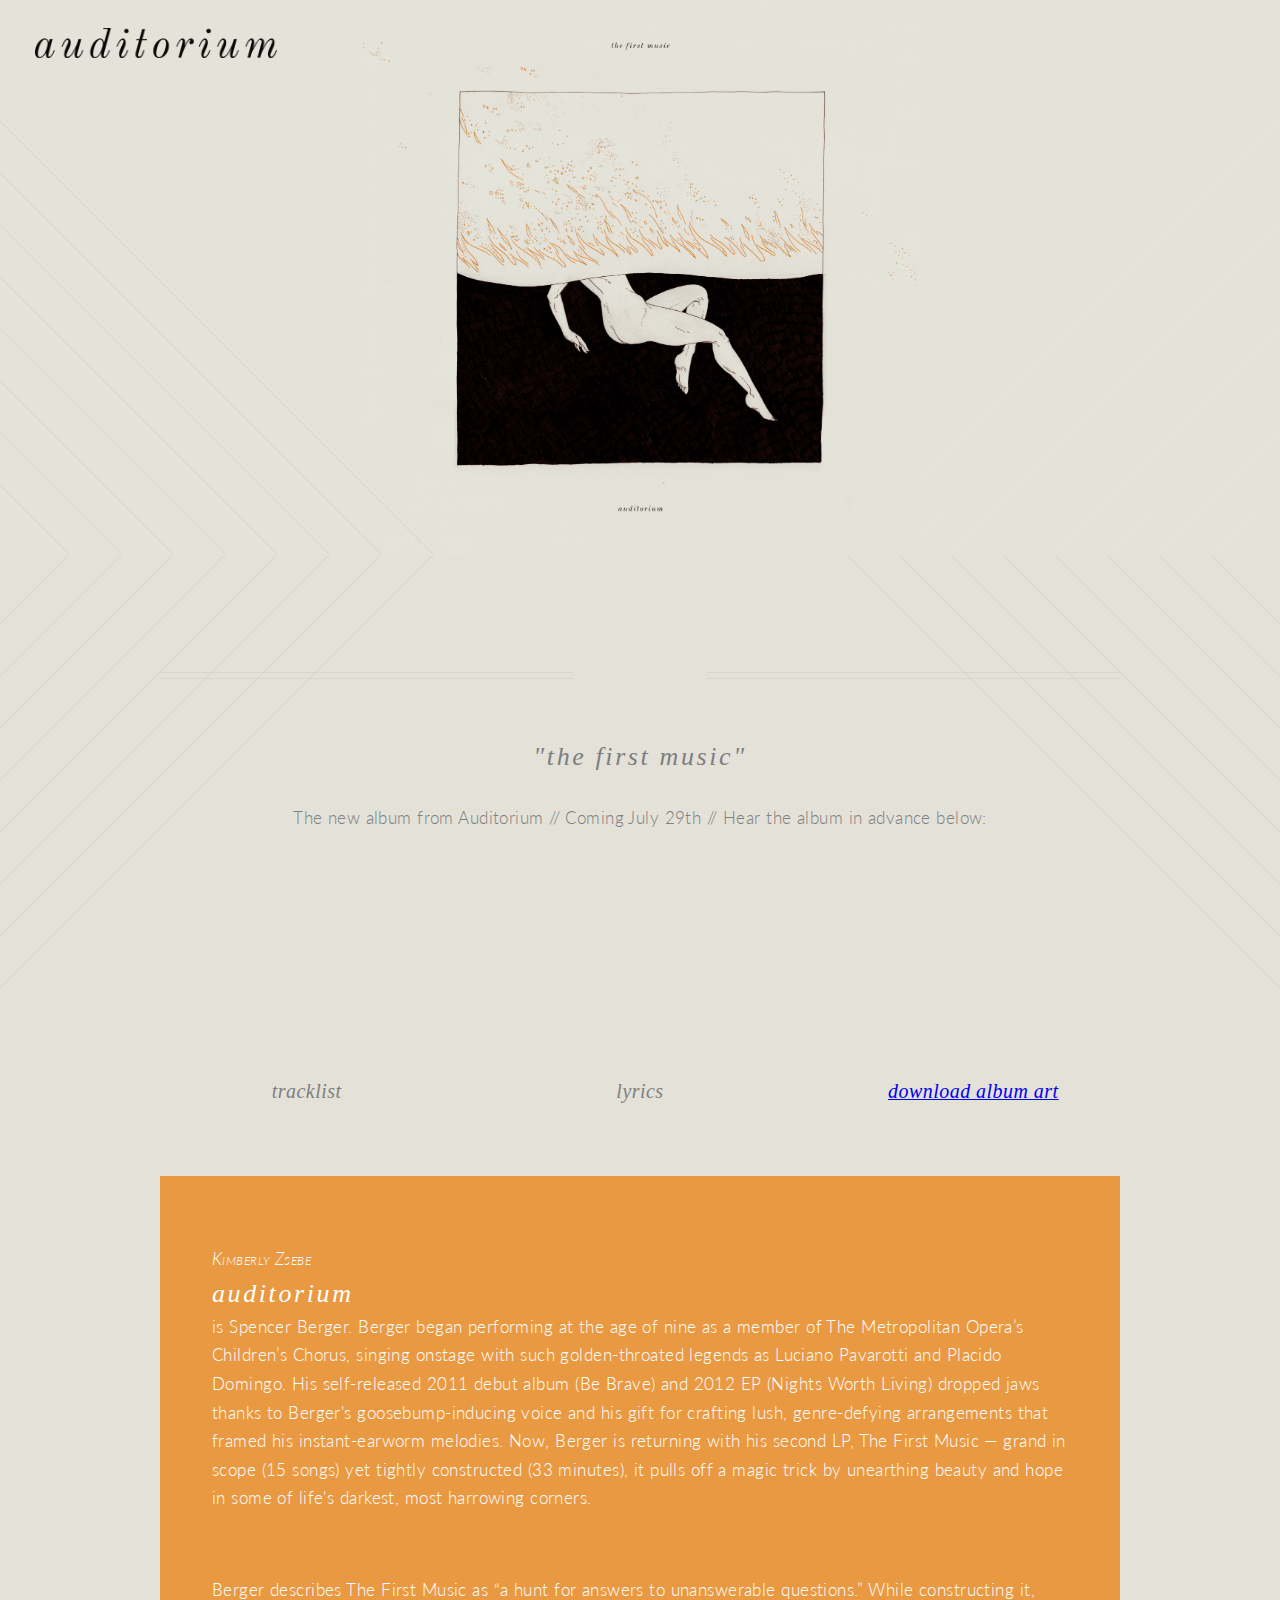
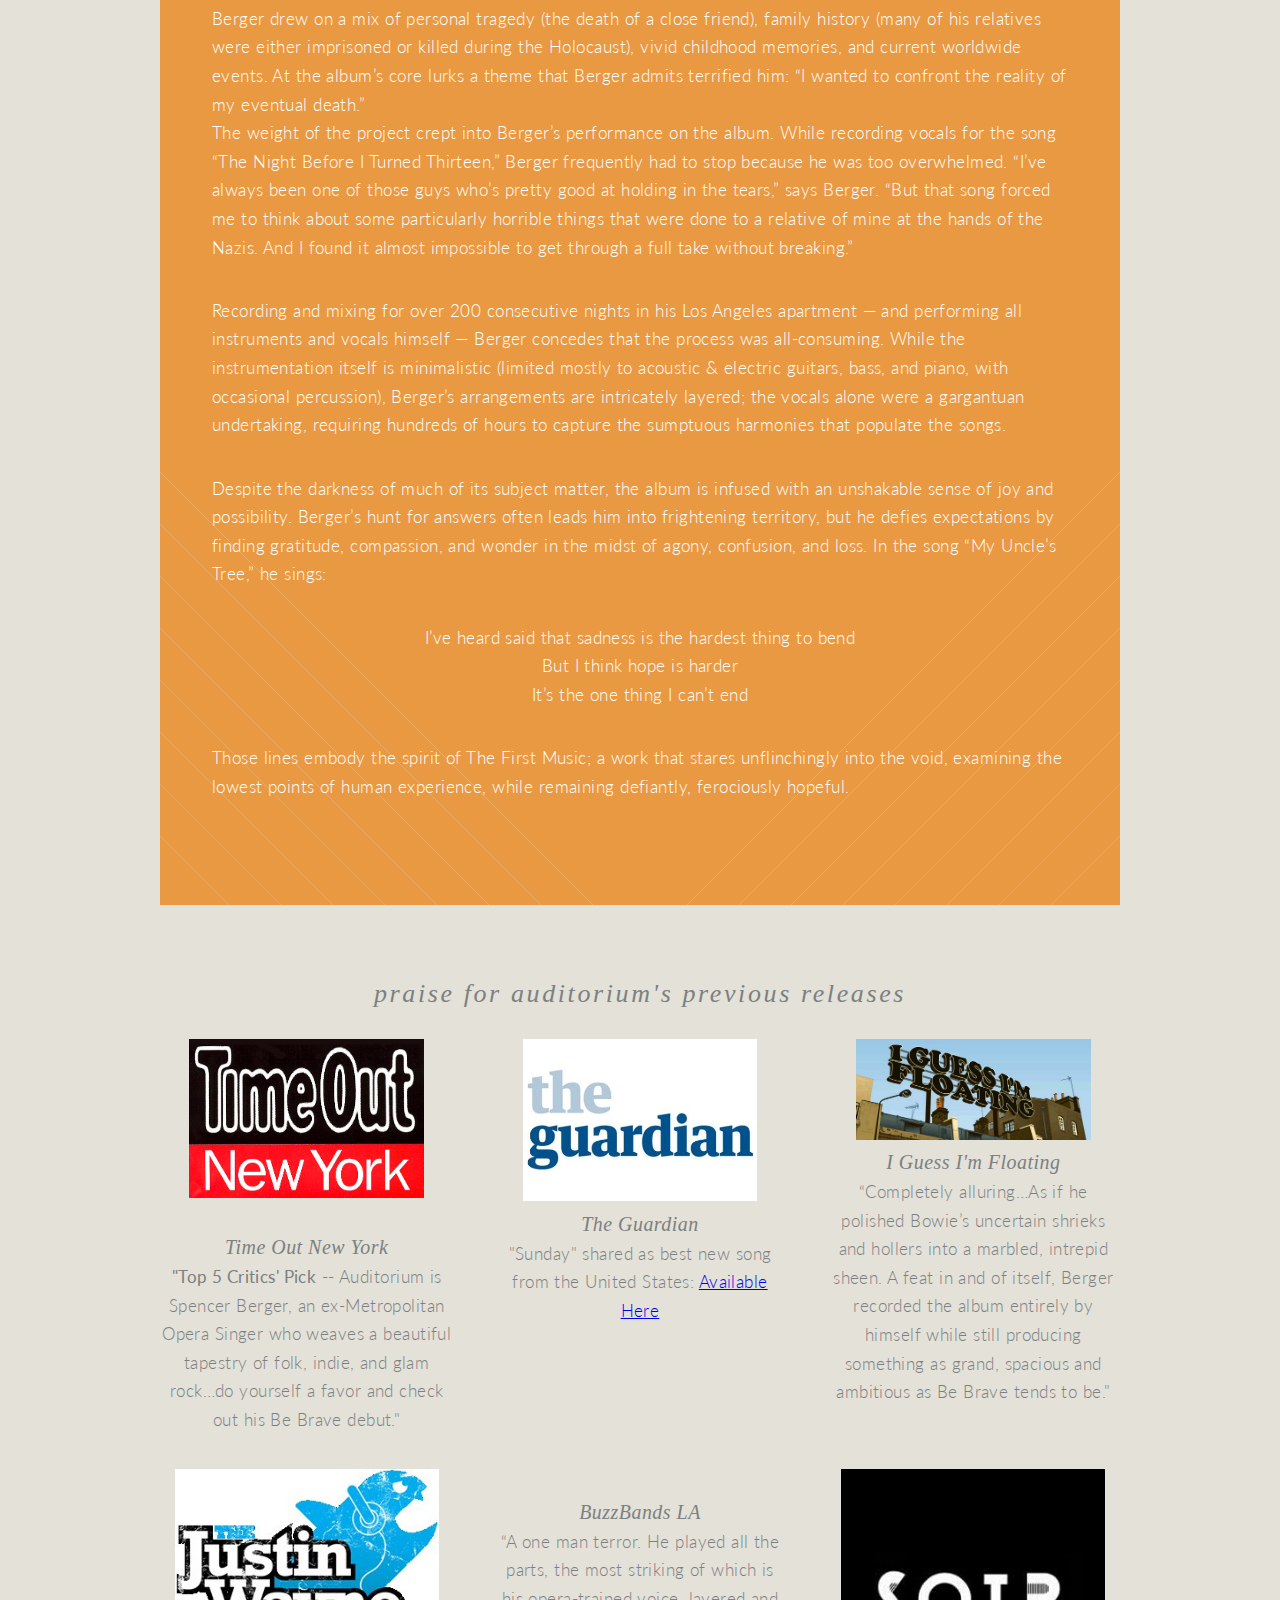
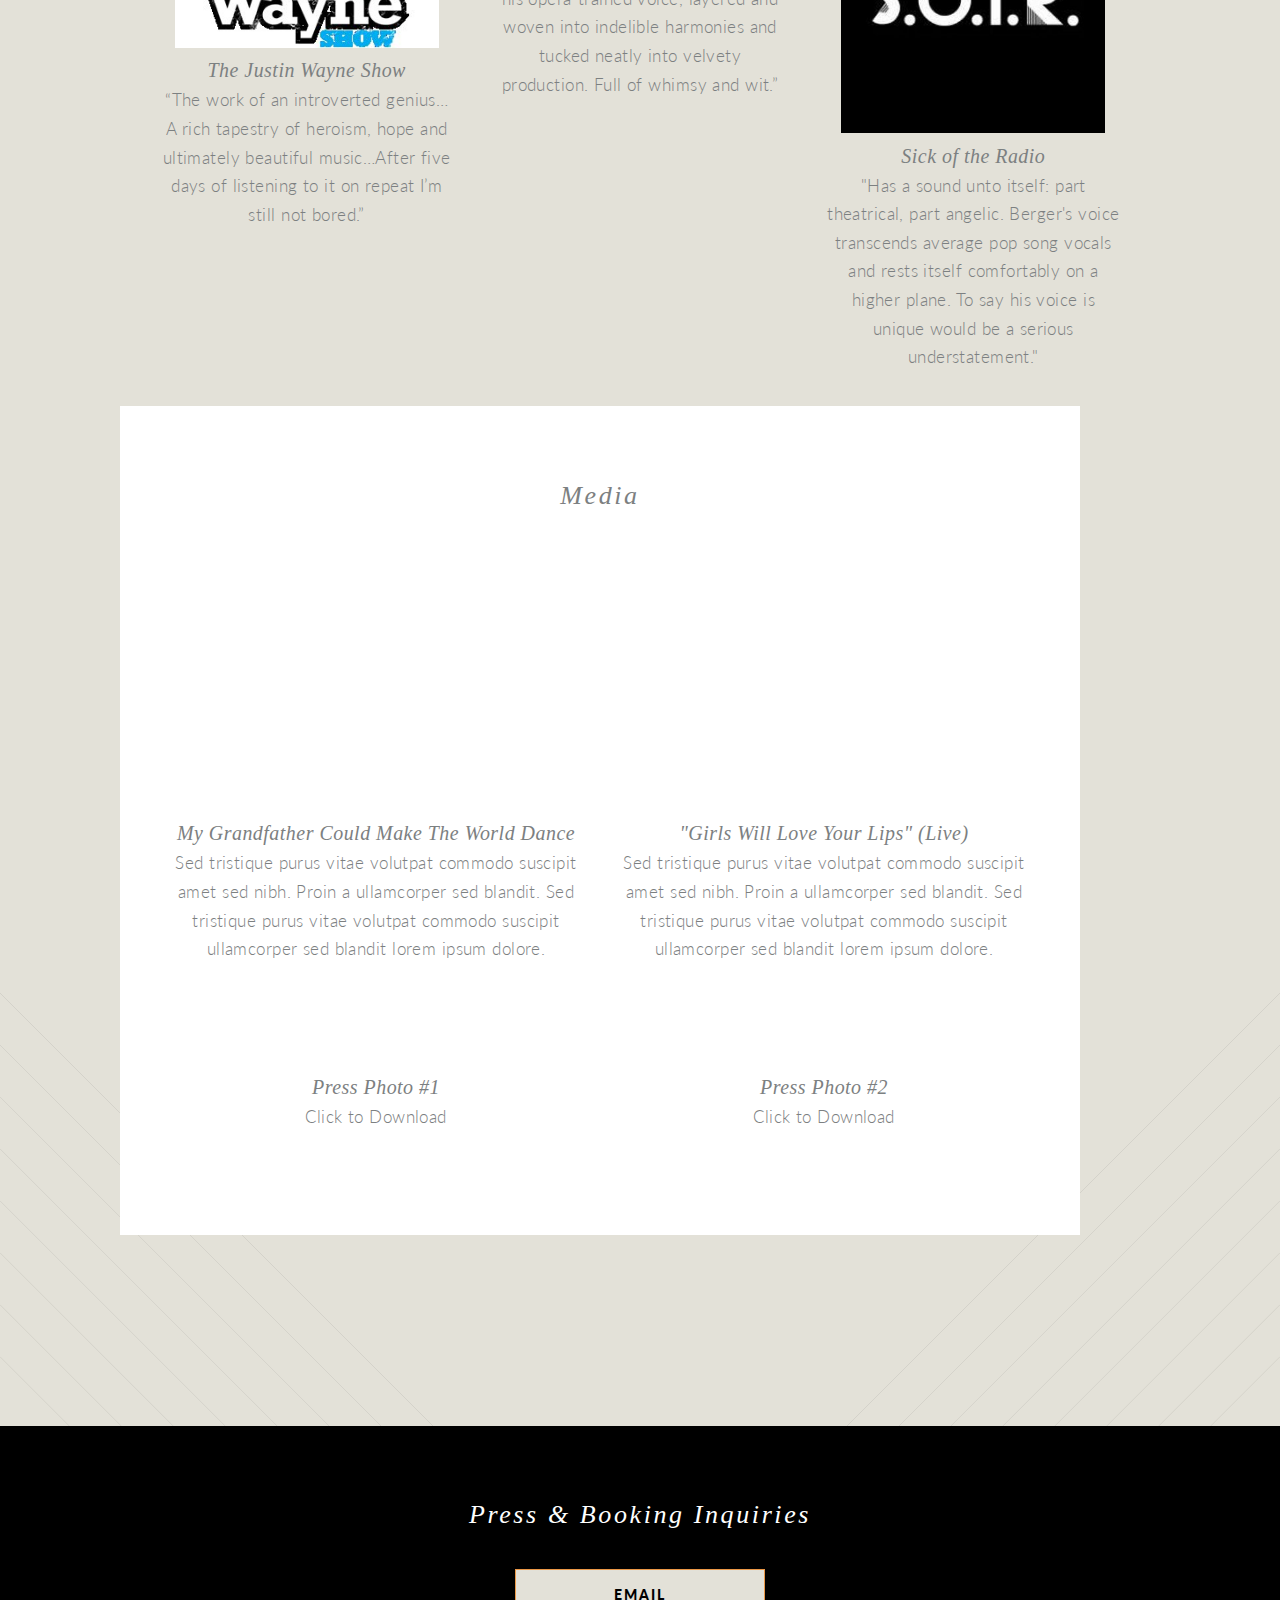
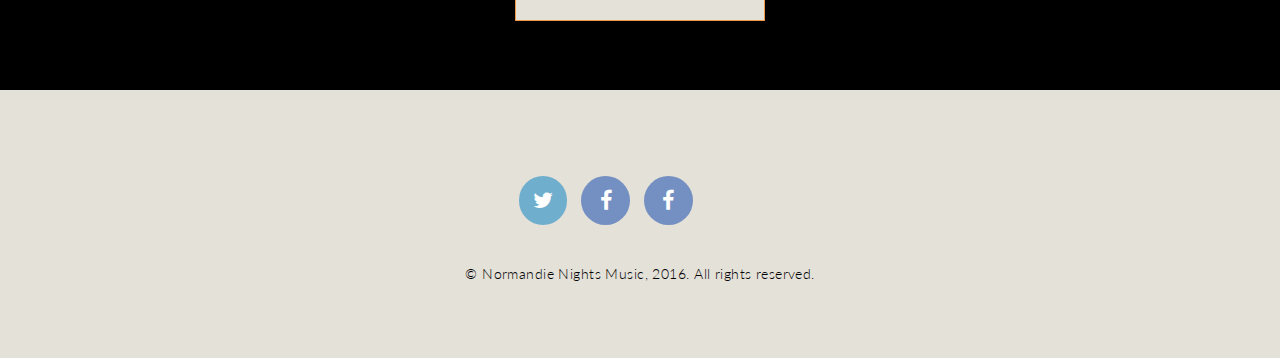
==== commit daf0e0ba: "9.0" ====
--- a/Auditorium_EPK/index.html
+++ b/Auditorium_EPK/index.html
@@ -41,31 +41,41 @@
 
 				<header class="special container">
 					<span></span>
-					<h2><strong>"The First Music"</strong></h2><br />
-					<p>The new album from Auditorium  — out July 29th, 2016  — Hear the full album in advance below</p>
+					<h2><strong>"the first music"</strong></h2><br />
+					<p>The new album from Auditorium // Coming July 29th // Hear the album in advance below:</p>
 					<p><iframe width="100%" height="166" scrolling="no" frameborder="no" src="https://w.soundcloud.com/player/?url=https%3A//api.soundcloud.com/playlists/150382708%3Fsecret_token%3Ds-WrA87&amp;color=000000;auto_play=false&amp;hide_related=false&amp;show_comments=false&amp;show_user=true&amp;show_reposts=false&amp"></iframe></p>
-					
+					<div class="row">
+							<div class="4u">
+							<h3>tracklist</h3>
+							</div>
+							<div class="4u">
+							<h3> lyrics</h3>
+							</div>
+							<div class="4u">
+							<a href="images/final-3000.jpg" download="Auditorium_TheFirstMusic_AlbumArt.jpg"><h3> download album art</h3>
+							</div>
 				</header>
 					
 				<!-- One -->
 					<section class="wrapper style2 container special-alt">				
 					<header>
-							<img class="img" src="images/Auditorium_banner.jpg" alt="" height="auto" width="50%" align=right hspace="20" /></a>
-								<p><h2>Auditorium</h2> is Spencer Berger. Berger began performing at the age of nine as a
+							<img class="img" src="images/Auditorium_banner.jpg" alt="" height="auto" width="50%" align=right hspace="20" /> </a> 
+							<figcaption>Kimberly Zsebe</figcaption>
+								<span <p><h2>auditorium</h2>is Spencer Berger.</span> Berger began performing at the age of nine as a
 								member of The Metropolitan Opera’s Children’s Chorus, singing onstage with such
-								golden-throated legends as Luciano Pavarotti and Placido Domingo. His selfreleased
-								2011 debut album (Be Brave) and 2012 EP (Nights Worth Living)
+								golden-throated legends as Luciano Pavarotti and Placido Domingo. His
+								self-released 2011 debut album (<i>Be Brave</i>) and 2012 EP (<i>Nights Worth Living</i>)
 								dropped jaws thanks to Berger's goosebump-inducing voice and his gift for crafting
 								lush, genre-defying arrangements that framed his instant-earworm melodies. Now,
-							 	Berger has returned with his second LP, The First Music — grand in scope (15
+								Berger is returning with his second LP, The First Music — grand in scope (15
 								songs) yet tightly constructed (33 minutes), it pulls off a magic trick by unearthing
 								beauty and hope in some of life's darkest, most harrowing corners.</span></p>
-								<p>Berger describes the The First Music as “a hunt for answers to unanswerable
+								<br>Berger describes <i>The First Music</i> as “a hunt for answers to unanswerable
 								questions.” While constructing it, Berger drew on a mix of personal tragedy (the
 								death of a close friend), family history (many of his relatives were either
 								imprisoned or killed during the Holocaust), vivid childhood memories, and current
 								worldwide events. At the album’s core lurks a theme that Berger admits terrified
-								him: “I wanted to confront the reality of my eventual death.
+								him: “I wanted to confront the reality of my eventual death.”
 								<p>The weight of the project crept into Berger’s performance on the album. While
 								recording vocals for the song “The Night Before I Turned Thirteen,” Berger
 								frequently had to stop because he was too overwhelmed. “I’ve always been one of
@@ -98,8 +108,13 @@
 					
 				<!-- Two -->
 					<section class="wrapper style1 container special">
+					<header class="major">
+							<h2>praise for auditorium's previous releases</h2>
+						</header>
+						
 						<div class="row">
 							<div class="4u">
+							
 							
 								<section>
 									<img src="images/time_out_logo.jpg" alt="" height="auto" width="80%"/></a>
@@ -118,20 +133,24 @@
 									<header>
 										<h3>The Guardian</h3>
 									</header>
-									<p>"Sunday" shared as best new song from the United States: tinyurl.com/ooj6uvw </p>
-								</section>
-							
-							</div>
-							<div class="4u">
-							
-								<section>
-									<img src="images/header-logo.jpg" alt="" height="auto" width="80%"/></a>
+									<p>"Sunday" shared as best new song from the United States: <a href="http://www.theguardian.com/music/musicblog/2011/may/16/may-new-music-across-map"> Available Here</a> </p>
+								</section>
+							
+							</div>
+							<div class="4u">
+							
+								<section>
+								<div class=image cropper>
+									<img src="images/header-logo.jpg" alt="" height="auto" width="80%" class="rounded"/></a>
 									<header>
 										<h3>I Guess I'm Floating</h3>
 									</header>
 									<p>“Completely alluring…As if he polished Bowie’s uncertain shrieks and hollers into a marbled, intrepid sheen. A feat in and of itself, Berger recorded the album entirely by himself while still producing something as grand, spacious and ambitious as Be Brave tends to be." </p>
 								</section>
 								</div>
+								<br></br>
+								<br></br>
+								<br></br>
 							<div class="row">
 							<div class="4u">
 							
@@ -235,7 +254,7 @@
 				</header>
 				<footer>
 					<ul class="buttons">
-						<li><a href="#" class="button special">EMail</a></li>
+						<li><a href="mailto:tony@royalarmsmgmt,sean@royalarmsmgmt.com?&bcc=auditoriummusic@gmail.com&subject=Auditorium Music" class="button special">Email</a></li>
 					</ul>
 				</footer>
 			
@@ -245,10 +264,11 @@
 			<footer id="footer">
 			
 				<ul class="icons">
-					<li><a href="" class="icon circle fa-twitter"><span class="label">Twitter</span></a></li>
+					<li><a href="https://twitter.com/AuditoriumMusic" target="_blank" class="icon circle fa-twitter"><span class="label">Twitter</span></a></li>
 					<li><a href="https://www.facebook.com/auditoriummusic/" target="_blank" class="icon circle fa-facebook"><span class="label">Facebook</span></a></li>
-					<li><a href="#" class="icon circle fa-facebook"><span class="label">Bandcamp</span></a></li>
-					<li><a href="#" class="icon circle fa-facebook"><span class="label">SoundCloud</span></a></li>
+					<li><a href="http://auditorium.bandcamp.com/" target="_blank" class="icon circle fa-facebook"><span class="label">Bandcamp</span></a></li>
+					<li><a href="https://soundcloud.com/auditoriummusic" target="_blank" class="icon circle fa-soundcloud"><span class="label">SoundCloud</span></a></li>
+				<i class="fa fa-soundcloud"></i>
 				</ul>
 				
 				<span class="copyright">&copy; Normandie Nights Music, 2016. All rights reserved.
--- a/Auditorium_EPK/css/style.css
+++ b/Auditorium_EPK/css/style.css
@@ -1,6 +1,7 @@
 @charset "UTF-8";
 @import url("font-awesome.min.css");
 @import url("http://fonts.googleapis.com/css?family=Lato:300,400,900");
+@import url("https://fonts.googleapis.com/css?family=Old+Standard+TT:400,400italic,700");
 
 /* Basic */
 
@@ -32,8 +33,8 @@
 	}
 
 	a {
-		color: #3fb1a3;
-		text-decoration: underline;
+		color:7c8081;
+		text-decoration:;
 	}
 
 	strong, b {
@@ -44,27 +45,36 @@
 		margin: 0 0 2em 0;
 	}
 
-	h1, h2, h3, h4, h5, h6 {
+	h1, h4, h5, h6 {
 		color: inherit;
-		font-weight: 300;
+		font-weight:;
 		line-height: 1.75em;
 		margin-bottom: 1em;
-		text-transform: uppercase;
+		text-transform:;
+		font-style: italic
 	}
 
 		h1 a, h2 a, h3 a, h4 a, h5 a, h6 a {
 			color: inherit;
-			text-decoration: ;
+			text-decoration:;
+			font-family: 'Old Standard TT', serif;
+			text-transform:;
+			font-style: italic
 		}
 
 	h2 {
 		font-size: 1.5em;
 		letter-spacing: 0.1em;
+		font-family: 'Old Standard TT', serif;
+		font-style: italic;
+		display: in-line block;
 	}
 
 	h3 {
 		font-size: 1.15em;
 		letter-spacing: 0.025em;
+		font-family: 'Old Standard TT', serif;
+		font-style: italic
 	}
 
 	sub {
@@ -156,6 +166,13 @@
 	footer.major {
 		padding-top: 3em;
 	}
+	
+	FIGCAPTION {
+
+	font-style: italic;
+	font-variant: small-caps;
+	float: bottom right;
+}
 
 /* Form */
 
@@ -223,23 +240,30 @@
 	}
 
 /* Image */
+
+	.image-cropper {
+height: auto;
+position: relative;
+overflow: hidden;
+	}
+
+.image-cropper img{
+    display: block;
+  margin: 0 auto;
+  height: auto;
+   width: 150%; 
+  margin: 0 0 0 -20%;
+-webkit-border-radius: 50%;
+-moz-border-radius: 50%;
+-ms-border-radius: 50%;
+-o-border-radius: 50%;
+border-radius: 50%;  
+}
 	
-	.image-circle {
-    		border-radius: 50%;
-	}
-
 	.image {
 		position: relative;
 	}
 
-		.image:before {
-			content: '';
-			height: 100%;
-			left: 0;
-			position: absolute;
-			top: 0;
-			width: 100%;
-		}
 
 		.image.fit {
 			display: block;
@@ -338,6 +362,15 @@
 				.icon.circle.fa-google-plus:hover {
 					background: #df7b77;
 				}
+			
+			.icon.circle. fa-soundcloud {
+				background: #db6b67;
+				color: white;
+			}
+
+				.icon.circle. fa-soundcloud:hover {
+					background: #df7b77;
+				}
 
 			.icon.circle.fa-github {
 				background: #dcad8b;
@@ -461,6 +494,7 @@
 
 	table {
 		width: 100%;
+		border-collapse: collapse;
 	}
 
 		table.default {
@@ -472,7 +506,9 @@
 			}
 
 			table.default td {
-				padding: 0.5em 1em 0.5em 1em;
+				padding: 20em 20em 20em 20em;
+    padding-top: .5em;
+    padding-bottom: .5em;
 			}
 
 			table.default th {
@@ -482,7 +518,7 @@
 			}
 
 			table.default thead {
-				background: #7c8081;
+				background: #000000;
 				color: #fff;
 			}
 
@@ -733,13 +769,13 @@
 	#banner {
 		background-attachment: scroll, scroll, fixed;
 		background-color: #e5e2d9;
-		background-image: url("images/light-bl.svg"), url("images/light-br.svg"), url("../images/final-3000.jpg");
+		background-image: url("images/dark-bl.svg"), url("images/light-br.svg"), url("../images/final-3000.jpg");
 		background-position: bottom left, bottom right, top;
 		background-repeat: no-repeat, no-repeat, no-repeat;
-		background-size: 25em, 25em, 48%;
+		background-size: 25em, 25em, contain;
 		color: white;
 		cursor: default;
-		padding: 15em 0;
+		padding: 15em 15em;
 		text-align: center;
 	}
 
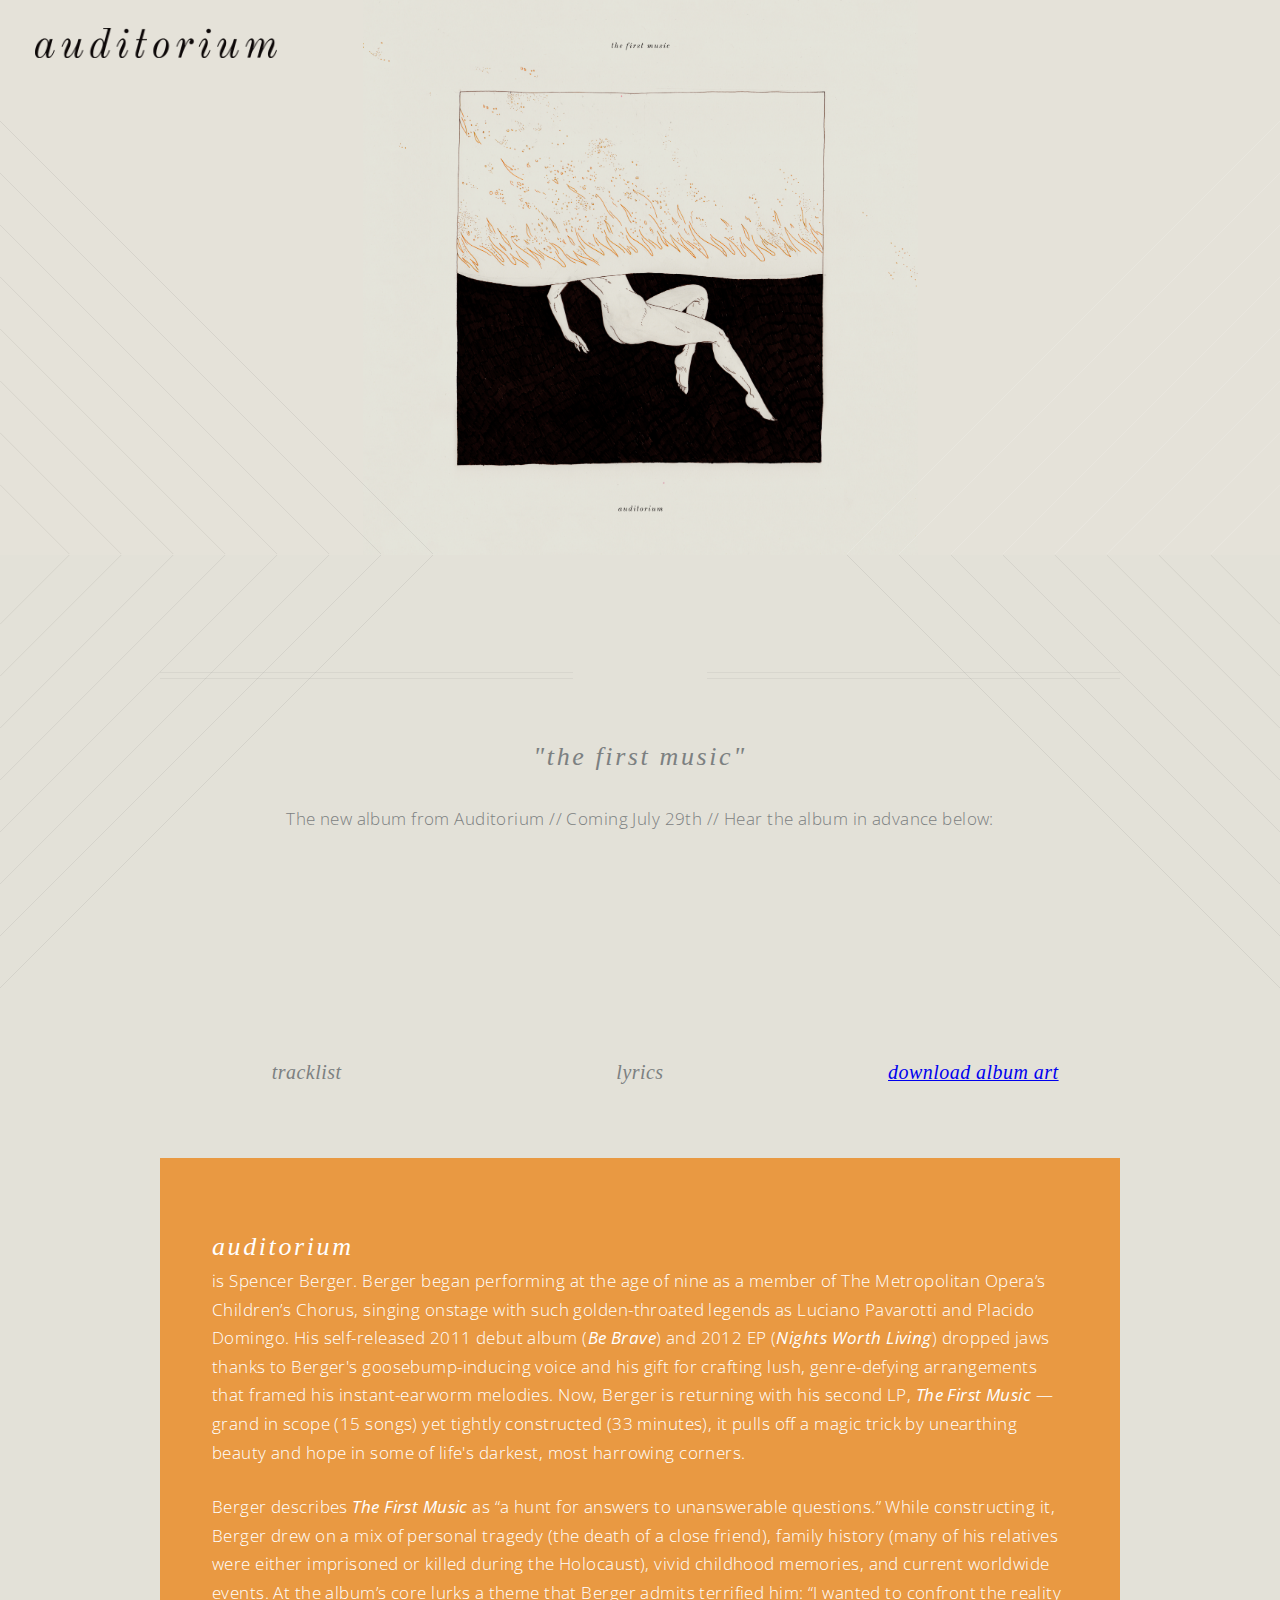
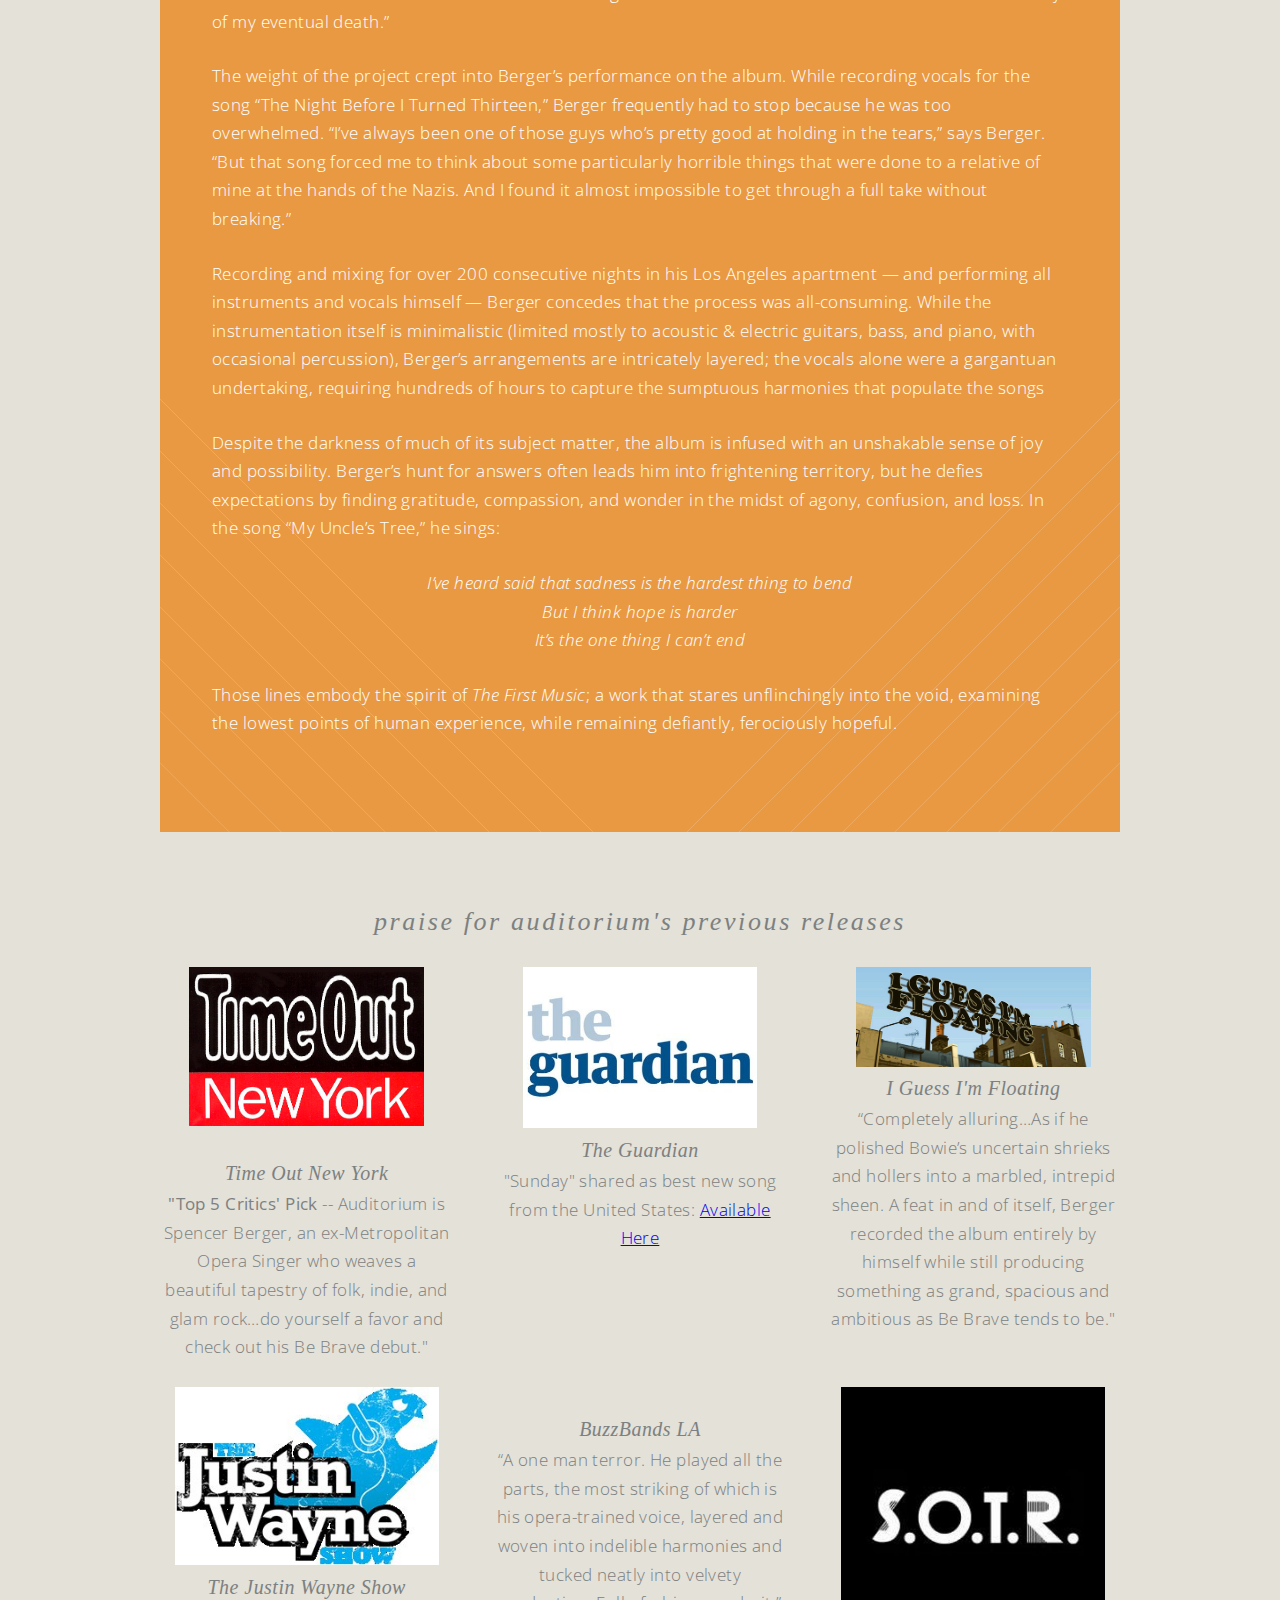
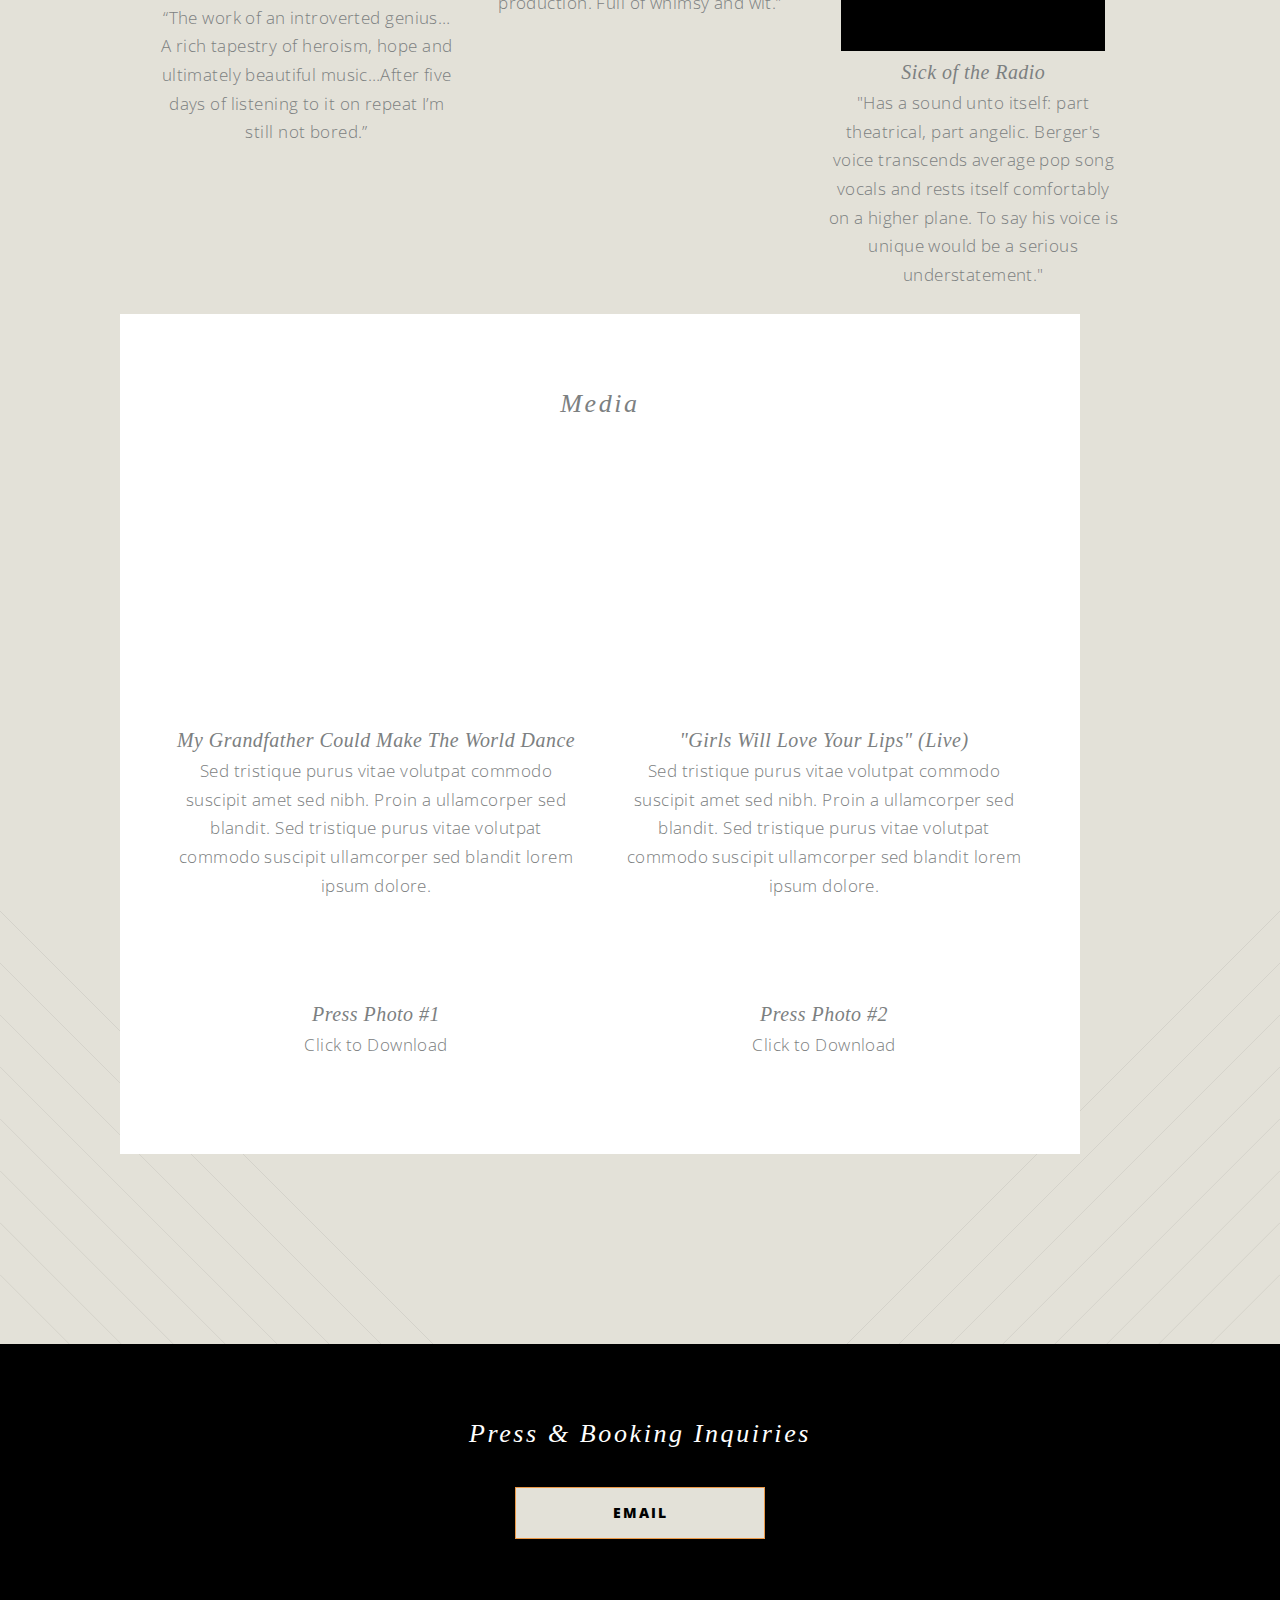
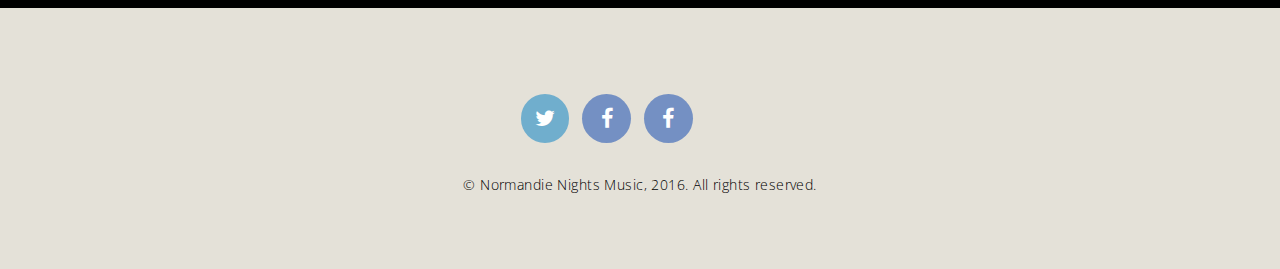
==== commit 985b3a28: "10.0" ====
--- a/Auditorium_EPK/index.html
+++ b/Auditorium_EPK/index.html
@@ -59,18 +59,17 @@
 				<!-- One -->
 					<section class="wrapper style2 container special-alt">				
 					<header>
-							<img class="img" src="images/Auditorium_banner.jpg" alt="" height="auto" width="50%" align=right hspace="20" /> </a> 
-							<figcaption>Kimberly Zsebe</figcaption>
-								<span <p><h2>auditorium</h2>is Spencer Berger.</span> Berger began performing at the age of nine as a
+							<img class="image" src="images/Auditorium_banner.jpg" alt="" height="auto" width="50%" align=right hspace="20" /> </a> 
+							<h2> auditorium</h2> <p>is Spencer Berger. Berger began performing at the age of nine as a
 								member of The Metropolitan Opera’s Children’s Chorus, singing onstage with such
 								golden-throated legends as Luciano Pavarotti and Placido Domingo. His
-								self-released 2011 debut album (<i>Be Brave</i>) and 2012 EP (<i>Nights Worth Living</i>)
+								self-released 2011 debut album (<strong><i>Be Brave</i></strong>) and 2012 EP (<strong><i>Nights Worth Living</i></strong>)
 								dropped jaws thanks to Berger's goosebump-inducing voice and his gift for crafting
 								lush, genre-defying arrangements that framed his instant-earworm melodies. Now,
-								Berger is returning with his second LP, The First Music — grand in scope (15
+								Berger is returning with his second LP, <strong><i>The First Music</i></strong> — grand in scope (15
 								songs) yet tightly constructed (33 minutes), it pulls off a magic trick by unearthing
-								beauty and hope in some of life's darkest, most harrowing corners.</span></p>
-								<br>Berger describes <i>The First Music</i> as “a hunt for answers to unanswerable
+								beauty and hope in some of life's darkest, most harrowing corners.</p>
+								<p>Berger describes <strong><i>The First Music</i></strong> as “a hunt for answers to unanswerable
 								questions.” While constructing it, Berger drew on a mix of personal tragedy (the
 								death of a close friend), family history (many of his relatives were either
 								imprisoned or killed during the Holocaust), vivid childhood memories, and current
@@ -89,7 +88,7 @@
 								minimalistic (limited mostly to acoustic & electric guitars, bass, and piano, with
 								occasional percussion), Berger’s arrangements are intricately layered; the vocals
 								alone were a gargantuan undertaking, requiring hundreds of hours to capture the
-								sumptuous harmonies that populate the songs.</P>
+								sumptuous harmonies that populate the songs</P>
 								<p>Despite the darkness of much of its subject matter, the album is infused with an
 								unshakable sense of joy and possibility. Berger’s hunt for answers often leads him
 								into frightening territory, but he defies expectations by finding gratitude,
@@ -99,10 +98,9 @@
 								<center><i>But I think hope is harder</i></center>
 								<center><i>It’s the one thing I can’t end</i></center></p>
 								
-								<p>Those lines embody the spirit of The First Music; a work that stares unflinchingly
+								<p>Those lines embody the spirit of <i>The First Music</i>; a work that stares unflinchingly
 								into the void, examining the lowest points of human experience, while remaining
-								defiantly, ferociously hopeful.</p>
-								</footer>			
+								defiantly, ferociously hopeful.</p>			
 						</div>
 					</section>
 					
@@ -148,9 +146,6 @@
 									<p>“Completely alluring…As if he polished Bowie’s uncertain shrieks and hollers into a marbled, intrepid sheen. A feat in and of itself, Berger recorded the album entirely by himself while still producing something as grand, spacious and ambitious as Be Brave tends to be." </p>
 								</section>
 								</div>
-								<br></br>
-								<br></br>
-								<br></br>
 							<div class="row">
 							<div class="4u">
 							
--- a/Auditorium_EPK/css/style.css
+++ b/Auditorium_EPK/css/style.css
@@ -1,6 +1,6 @@
 @charset "UTF-8";
 @import url("font-awesome.min.css");
-@import url("http://fonts.googleapis.com/css?family=Lato:300,400,900");
+@import url("https://fonts.googleapis.com/css?family=Open+Sans:400,300,300italic,400italic,600,700,600italic,700italic,800,800italic");
 @import url("https://fonts.googleapis.com/css?family=Old+Standard+TT:400,400italic,700");
 
 /* Basic */
@@ -25,11 +25,11 @@
 
 	body, input, select, textarea {
 		color: #7c8081;
-		font-family: 'Lato', sans-serif;
-		font-size: 15pt;
+		font-size: 12pt;
 		font-weight: 300;
 		letter-spacing: 0.025em;
 		line-height: 1.75em;
+		font-family: 'Open Sans', sans-serif;
 	}
 
 	a {
@@ -42,8 +42,14 @@
 	}
 
 	p, ul, ol, dl, table, blockquote {
-		margin: 0 0 2em 0;
-	}
+		margin: 0 0 1.5em 0;
+		font-family: 'Open Sans', sans-serif;
+		
+	}
+	
+	i { 
+    font-style: italic;
+}
 
 	h1, h4, h5, h6 {
 		color: inherit;
@@ -51,7 +57,7 @@
 		line-height: 1.75em;
 		margin-bottom: 1em;
 		text-transform:;
-		font-style: italic
+		font-style: italic;
 	}
 
 		h1 a, h2 a, h3 a, h4 a, h5 a, h6 a {
@@ -59,7 +65,7 @@
 			text-decoration:;
 			font-family: 'Old Standard TT', serif;
 			text-transform:;
-			font-style: italic
+			font-style: italic;
 		}
 
 	h2 {
@@ -67,14 +73,13 @@
 		letter-spacing: 0.1em;
 		font-family: 'Old Standard TT', serif;
 		font-style: italic;
-		display: in-line block;
 	}
 
 	h3 {
 		font-size: 1.15em;
 		letter-spacing: 0.025em;
 		font-family: 'Old Standard TT', serif;
-		font-style: italic
+		font-style: italic;
 	}
 
 	sub {
@@ -167,12 +172,6 @@
 		padding-top: 3em;
 	}
 	
-	FIGCAPTION {
-
-	font-style: italic;
-	font-variant: small-caps;
-	float: bottom right;
-}
 
 /* Form */
 
@@ -494,7 +493,6 @@
 
 	table {
 		width: 100%;
-		border-collapse: collapse;
 	}
 
 		table.default {
@@ -507,8 +505,6 @@
 
 			table.default td {
 				padding: 20em 20em 20em 20em;
-    padding-top: .5em;
-    padding-bottom: .5em;
 			}
 
 			table.default th {
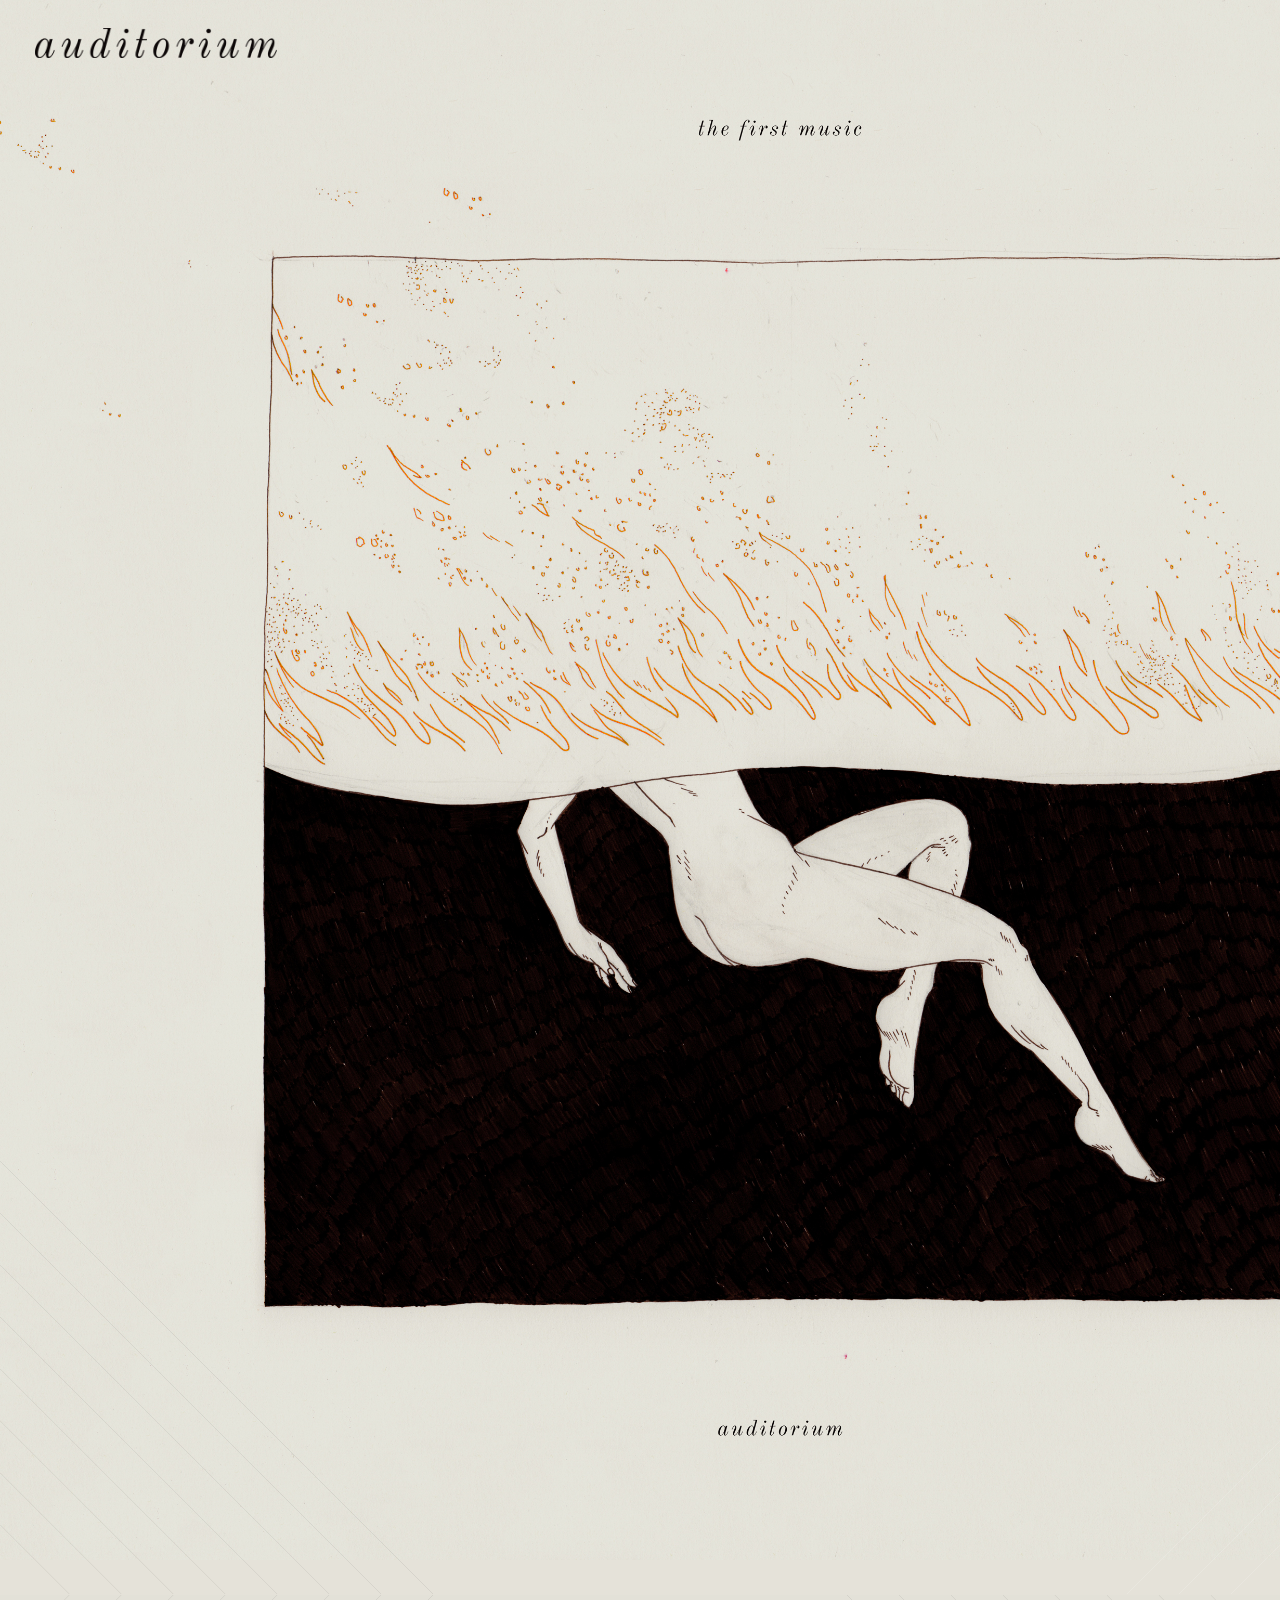
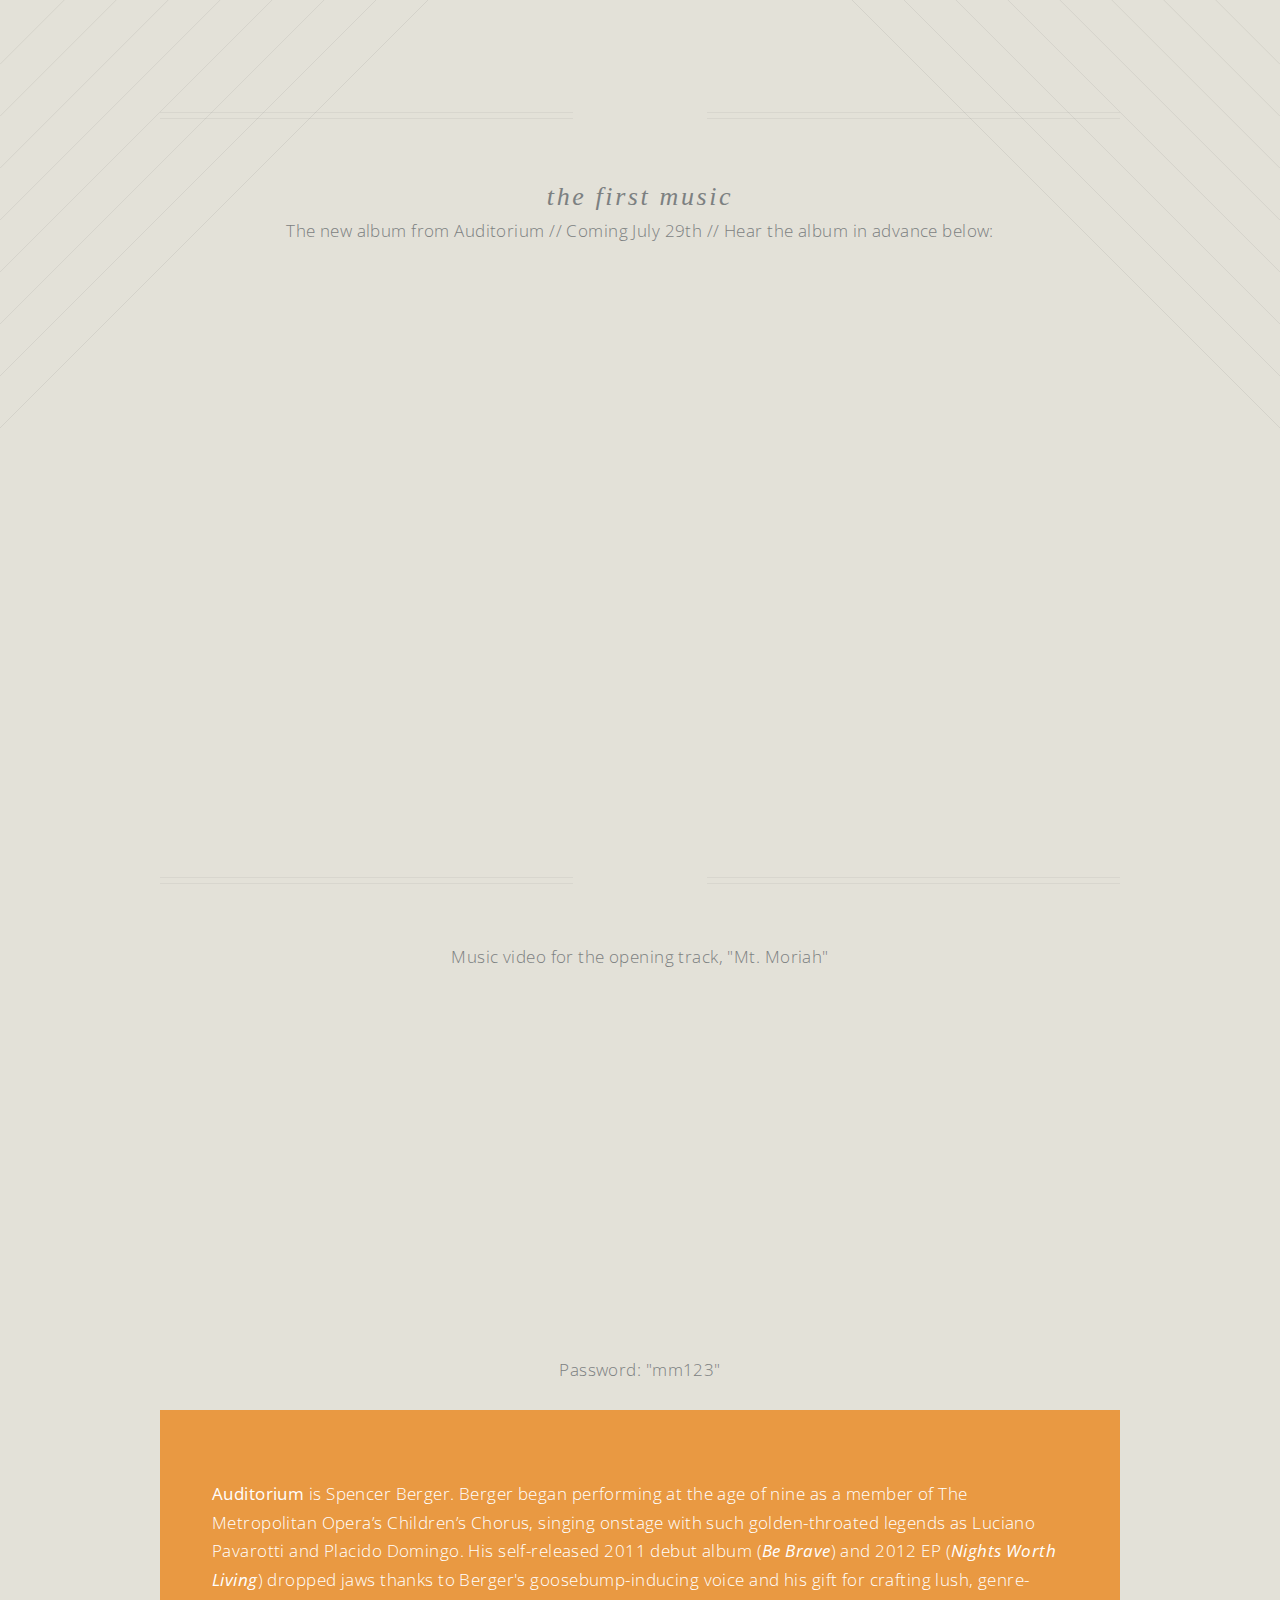
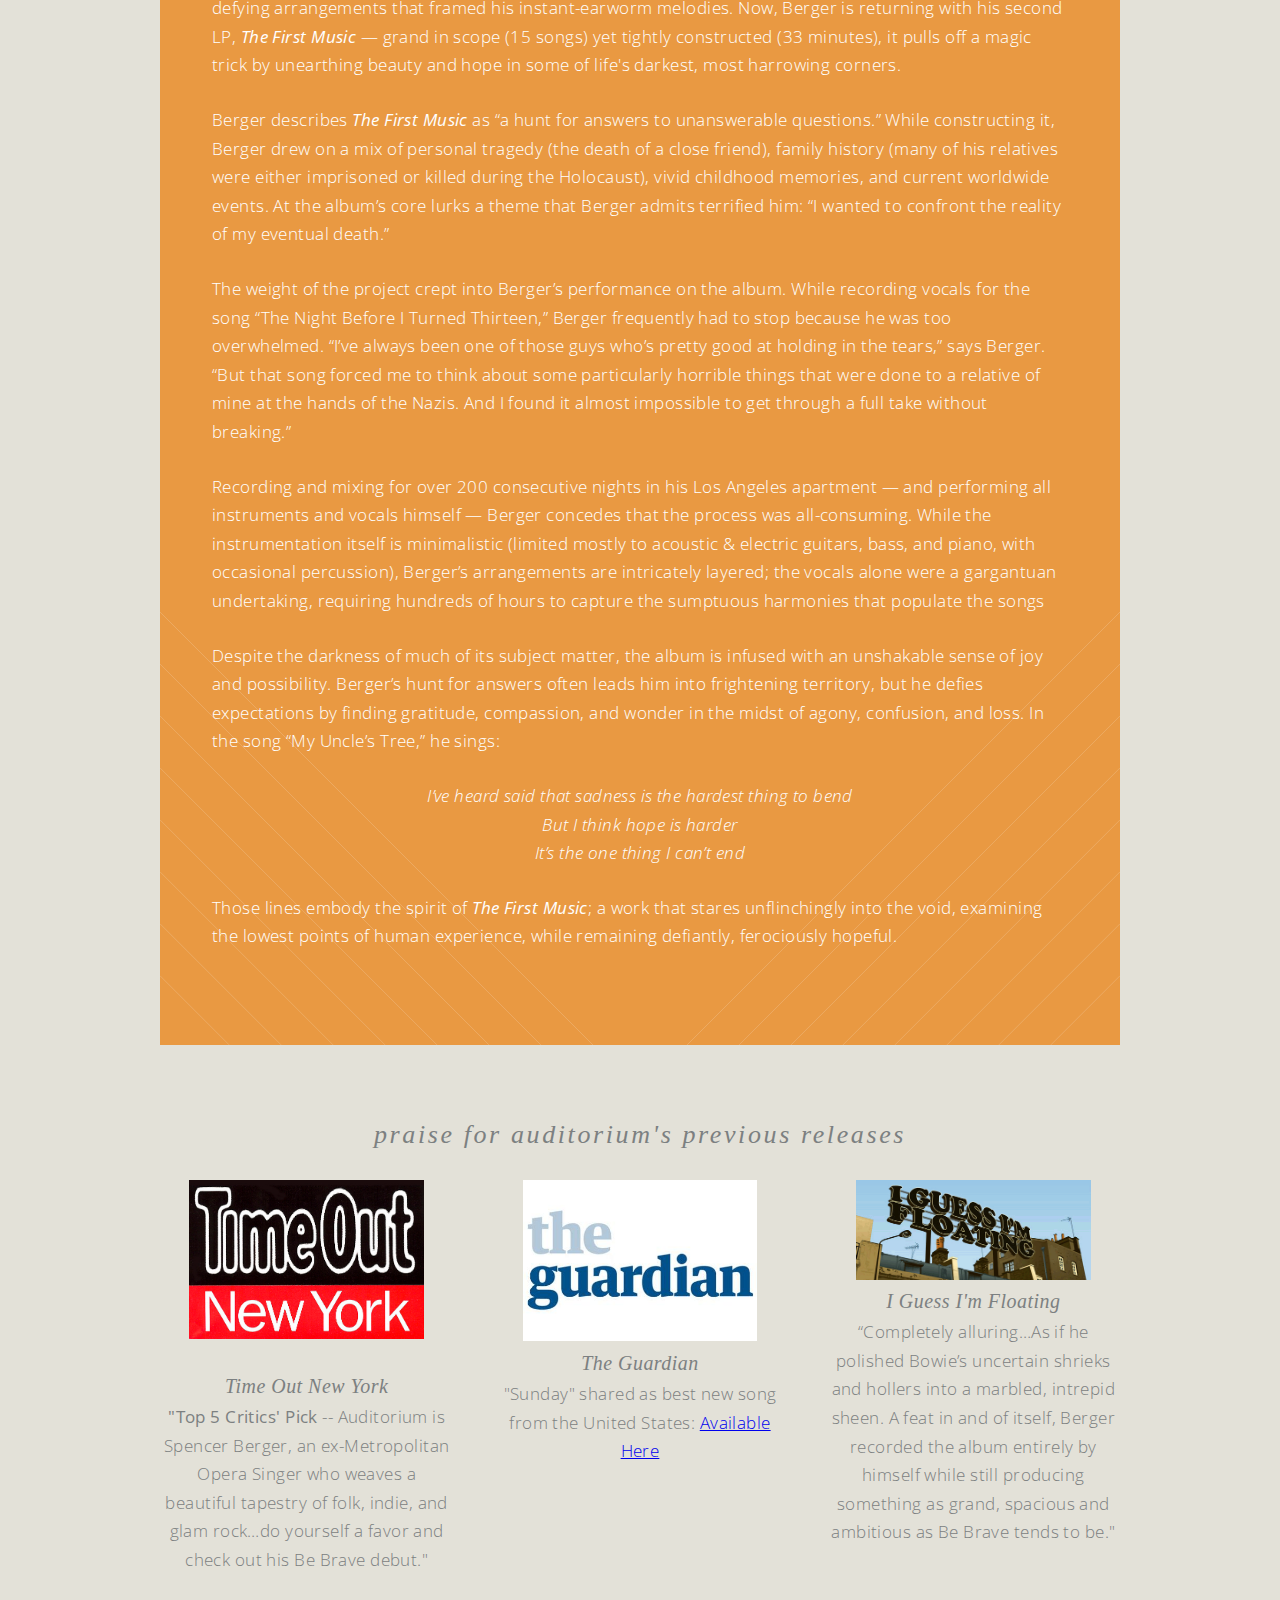
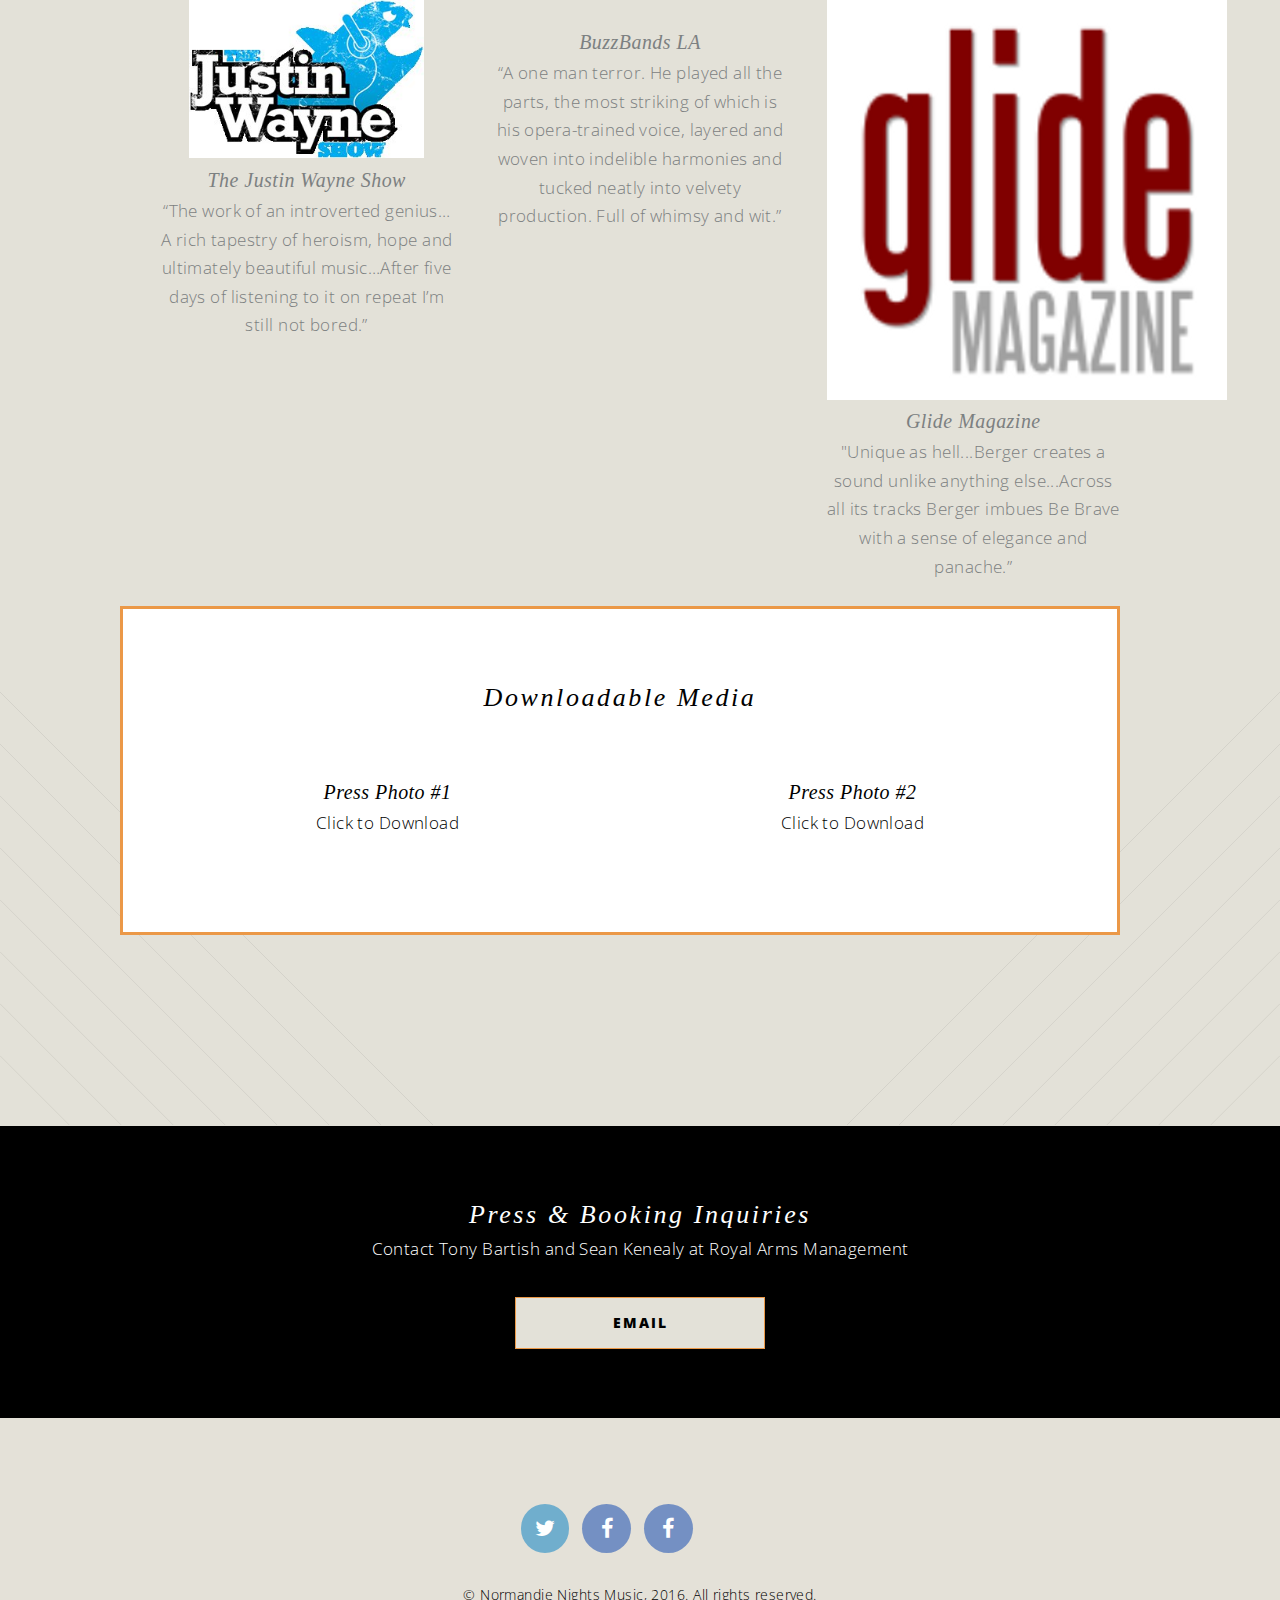
==== commit dc8fe0fe: "11.0" ====
--- a/Auditorium_EPK/index.html
+++ b/Auditorium_EPK/index.html
@@ -41,26 +41,22 @@
 
 				<header class="special container">
 					<span></span>
-					<h2><strong>"the first music"</strong></h2><br />
+					<h2><strong>the first music</strong></h2><br />
 					<p>The new album from Auditorium // Coming July 29th // Hear the album in advance below:</p>
-					<p><iframe width="100%" height="166" scrolling="no" frameborder="no" src="https://w.soundcloud.com/player/?url=https%3A//api.soundcloud.com/playlists/150382708%3Fsecret_token%3Ds-WrA87&amp;color=000000;auto_play=false&amp;hide_related=false&amp;show_comments=false&amp;show_user=true&amp;show_reposts=false&amp"></iframe></p>
-					<div class="row">
-							<div class="4u">
-							<h3>tracklist</h3>
-							</div>
-							<div class="4u">
-							<h3> lyrics</h3>
-							</div>
-							<div class="4u">
-							<a href="images/final-3000.jpg" download="Auditorium_TheFirstMusic_AlbumArt.jpg"><h3> download album art</h3>
-							</div>
-				</header>
-					
+					<p><iframe width="100%" height="500px" scrolling="yes" frameborder="no" src="https://w.soundcloud.com/player/?url=https%3A//api.soundcloud.com/playlists/150382708%3Fsecret_token%3Ds-WrA87&amp;color=000000auto_play=false&amp;hide_related=false&amp;show_comments=false&amp;show_user=true&amp;show_reposts=false&amp;visual=false"></iframe></p>
+					</header>
+							<section>
+							<header class="special container">
+										<p>Music video for the opening track, "Mt. Moriah"</p>
+									</header>
+									<a><center><iframe src="https://player.vimeo.com/video/162222567?color=ff9933&byline=0&portrait=0" width="500" height="281" frameborder="0" webkitallowfullscreen mozallowfullscreen allowfullscreen></iframe></center></a>
+								<p><center> Password: "mm123"</center></p>
+								</section>
 				<!-- One -->
 					<section class="wrapper style2 container special-alt">				
 					<header>
 							<img class="image" src="images/Auditorium_banner.jpg" alt="" height="auto" width="50%" align=right hspace="20" /> </a> 
-							<h2> auditorium</h2> <p>is Spencer Berger. Berger began performing at the age of nine as a
+							<strong>Auditorium</strong> is Spencer Berger. Berger began performing at the age of nine as a
 								member of The Metropolitan Opera’s Children’s Chorus, singing onstage with such
 								golden-throated legends as Luciano Pavarotti and Placido Domingo. His
 								self-released 2011 debut album (<strong><i>Be Brave</i></strong>) and 2012 EP (<strong><i>Nights Worth Living</i></strong>)
@@ -98,7 +94,7 @@
 								<center><i>But I think hope is harder</i></center>
 								<center><i>It’s the one thing I can’t end</i></center></p>
 								
-								<p>Those lines embody the spirit of <i>The First Music</i>; a work that stares unflinchingly
+								<p>Those lines embody the spirit of <strong><i>The First Music</strong></i>; a work that stares unflinchingly
 								into the void, examining the lowest points of human experience, while remaining
 								defiantly, ferociously hopeful.</p>			
 						</div>
@@ -115,7 +111,7 @@
 							
 							
 								<section>
-									<img src="images/time_out_logo.jpg" alt="" height="auto" width="80%"/></a>
+									<img class="image" src="images/time_out_logo.jpg" alt="" height="auto" width="80%"/></a>
 							<span class="icon feature"src="images/Auditorium_banner.jpg" alt="" height="auto" width="50%" align=right hspace="20" /></a></span>
 									<header>
 										<h3>Time Out New York</h3>
@@ -127,11 +123,11 @@
 							<div class="4u">
 							
 								<section>
-									<img src="images/guardian-logo.jpg" alt="" height="auto" width="80%"/></a>
+									<img class="image" src="images/guardian-logo.jpg" alt="" height="auto" width="80%"/></a>
 									<header>
 										<h3>The Guardian</h3>
 									</header>
-									<p>"Sunday" shared as best new song from the United States: <a href="http://www.theguardian.com/music/musicblog/2011/may/16/may-new-music-across-map"> Available Here</a> </p>
+									<p>"Sunday" shared as best new song from the United States: <a href="http://www.theguardian.com/music/musicblog/2011/may/16/may-new-music-across-map" target= "_blank"> Available Here</a> </p>
 								</section>
 							
 							</div>
@@ -139,18 +135,19 @@
 							
 								<section>
 								<div class=image cropper>
-									<img src="images/header-logo.jpg" alt="" height="auto" width="80%" class="rounded"/></a>
+									<img class="image" src="images/header-logo.jpg" alt="" height="auto" width="80%" class="rounded"/></a>
 									<header>
 										<h3>I Guess I'm Floating</h3>
 									</header>
 									<p>“Completely alluring…As if he polished Bowie’s uncertain shrieks and hollers into a marbled, intrepid sheen. A feat in and of itself, Berger recorded the album entirely by himself while still producing something as grand, spacious and ambitious as Be Brave tends to be." </p>
 								</section>
 								</div>
+							
 							<div class="row">
 							<div class="4u">
 							
 								<section>
-									<img src="images/the-justin-wayne-show.jpg" alt="" height="auto" width="90%"/></a>
+									<img class="image" src="images/the-justin-wayne-show.jpg" alt="" height="auto" width="80%"/></a>
 									<header>
 										<h3>The Justin Wayne Show</h3>
 									</header>
@@ -161,7 +158,7 @@
 							<div class="4u">
 							
 								<section>
-								<img src="images/buzzbands.jpg" alt="" height="auto" width="90%"/></a>
+								<img class="image" src="images/buzzbands.jpg" alt="" height="auto" width="80%" radius="50%"/></a>
 									<header>
 										<h3>BuzzBands LA</h3>
 									</header>
@@ -172,11 +169,11 @@
 							<div class="4u">
 							
 								<section>
-									<img src="images/sotr.jpeg" alt="" height="auto" width="90%"/></a>
-									<header>
-										<h3>Sick of the Radio</h3>
-									</header>
-									<p>"Has a sound unto itself: part theatrical, part angelic. Berger's voice transcends average pop song vocals and rests itself comfortably on a higher plane. To say his voice is unique would be a serious understatement." </p>
+									<img class="image" src="images/Glide_logo.png" alt=""</div>
+									<header>
+										<h3>Glide Magazine</h3>
+									</header>
+									<p>"Unique as hell...Berger creates a sound unlike anything else...Across all its tracks Berger imbues Be Brave with a sense of elegance and panache.”</p>
 								</section>
 							</div>
 						</div>
@@ -186,33 +183,8 @@
 					<section class="wrapper style3 container special">
 					
 						<header class="major">
-							<h2>Media <strong></strong></h2>
+							<h2>Downloadable Media</h2>
 						</header>
-						
-						<div class="row">
-							<div class="6u">
-							
-								<section>
-									<iframe width="480" height="270" src="https://www.youtube.com/embed/blfD5bWA9Mw" frameborder="0" allowfullscreen></iframe></a>
-									<header>
-										<h3>My Grandfather Could Make The World Dance</h3>
-									</header>
-									<p>Sed tristique purus vitae volutpat commodo suscipit amet sed nibh. Proin a ullamcorper sed blandit. Sed tristique purus vitae volutpat commodo suscipit ullamcorper sed blandit lorem ipsum dolore.</p>
-								</section>
-
-							</div>
-							<div class="6u">
-							
-								<section>
-									<iframe width="480" height="270" src="https://www.youtube.com/embed/qdKzlIh1kx4" frameborder="0" allowfullscreen></iframe>
-									<header>
-										<h3>"Girls Will Love Your Lips" (Live)</h3>
-									</header>
-									<p>Sed tristique purus vitae volutpat commodo suscipit amet sed nibh. Proin a ullamcorper sed blandit. Sed tristique purus vitae volutpat commodo suscipit ullamcorper sed blandit lorem ipsum dolore.</p>
-								</section>
-
-							</div>
-						</div>
 						<div class="row">
 							<div class="6u">
 							
@@ -245,7 +217,7 @@
 			
 				<header>
 					<h2>Press & Booking Inquiries <strong></strong></h2>
-					<p></p>
+					<p>Contact Tony Bartish and Sean Kenealy at Royal Arms Management</p>
 				</header>
 				<footer>
 					<ul class="buttons">
--- a/Auditorium_EPK/css/style.css
+++ b/Auditorium_EPK/css/style.css
@@ -7,8 +7,12 @@
 
 	body, #skel-layers-wrapper {
 		background: #e3e1d8;
-		opacity: ;
-	}
+	}
+
+html, body {
+    max-width: 100%;
+    overflow-x: hidden;
+}
 
 	body.loading * {
 		-moz-animation: none !important;
@@ -34,22 +38,20 @@
 
 	a {
 		color:7c8081;
-		text-decoration:;
-	}
-
+	}
+	
 	strong, b {
 		font-weight: 400;
 	}
 
 	p, ul, ol, dl, table, blockquote {
 		margin: 0 0 1.5em 0;
-		font-family: 'Open Sans', sans-serif;
-		
+		font-family: 'Open Sans', sans-serif;	
 	}
 	
 	i { 
     font-style: italic;
-}
+	}
 
 	h1, h4, h5, h6 {
 		color: inherit;
@@ -73,6 +75,7 @@
 		letter-spacing: 0.1em;
 		font-family: 'Old Standard TT', serif;
 		font-style: italic;
+		display: inline;
 	}
 
 	h3 {
@@ -80,6 +83,7 @@
 		letter-spacing: 0.025em;
 		font-family: 'Old Standard TT', serif;
 		font-style: italic;
+		float: center;
 	}
 
 	sub {
@@ -142,6 +146,7 @@
 
 		header.special h2 {
 			margin-bottom: 0;
+			display: inline;
 		}
 
 		header.special h2 + p {
@@ -239,25 +244,6 @@
 	}
 
 /* Image */
-
-	.image-cropper {
-height: auto;
-position: relative;
-overflow: hidden;
-	}
-
-.image-cropper img{
-    display: block;
-  margin: 0 auto;
-  height: auto;
-   width: 150%; 
-  margin: 0 0 0 -20%;
--webkit-border-radius: 50%;
--moz-border-radius: 50%;
--ms-border-radius: 50%;
--o-border-radius: 50%;
-border-radius: 50%;  
-}
 	
 	.image {
 		position: relative;
@@ -287,7 +273,7 @@
 }
 
 		.roundedImage {
-    			background: url(http://placehold.it/50x50);
+    			background: url(http://images/Glide_logo.png);
     			background-repeat: no-repeat;
     			background-size: cover;
 
@@ -587,7 +573,13 @@
 
 		.wrapper.style3 {
 			background: white;
-			color: inherit;
+			border-style: solid;
+			border-width: medium;
+			border-color: #eb9847;
+			background-position: bottom left, bottom right;
+			background-repeat: no-repeat, no-repeat;
+			width:100%;
+			color: #000000;
 		}
 
 		.wrapper.style4 {
@@ -709,52 +701,6 @@
 					border: solid 1px;
 				}
 
-/* Dropotron */
-
-	.dropotron {
-		background: #fff;
-		box-shadow: 0 1px 2px 0 rgba(0, 0, 0, 0.075);
-		line-height: 2.25em;
-		min-width: 13em;
-		padding: 1em 0;
-		text-transform: uppercase;
-	}
-
-		.dropotron.level-0 {
-			font-size: 0.7em;
-			font-weight: 400;
-			margin-top: 1.5em;
-		}
-
-			.dropotron.level-0:before {
-				border-bottom: solid 0.5em #fff;
-				border-left: solid 0.5em transparent;
-				border-right: solid 0.5em transparent;
-				content: '';
-				left: 0.75em;
-				position: absolute;
-				top: -0.45em;
-			}
-
-		.dropotron > li {
-			border-top: solid 1px rgba(124, 128, 129, 0.2);
-		}
-
-			.dropotron > li > a {
-				color: inherit;
-				text-decoration: none;
-				padding: 0 1em;
-			}
-
-			.dropotron > li:hover > a {
-				background: #83d3c9;
-				color: white;
-			}
-
-			.dropotron > li:first-child {
-				border-top: 0;
-			}
-
 /* Banner */
 	@-moz-keyframes reveal-banner { 0% { opacity: 0; } 100% { opacity: 1; } }
 	@-webkit-keyframes reveal-banner { 0% { opacity: 0; } 100% { opacity: 1; } }
@@ -763,7 +709,7 @@
 	@keyframes reveal-banner { 0% { opacity: 0; } 100% { opacity: 1; } }
 
 	#banner {
-		background-attachment: scroll, scroll, fixed;
+		background-attachment: fixed, fixed, fixed;
 		background-color: #e5e2d9;
 		background-image: url("images/dark-bl.svg"), url("images/light-br.svg"), url("../images/final-3000.jpg");
 		background-position: bottom left, bottom right, top;
@@ -771,7 +717,7 @@
 		background-size: 25em, 25em, contain;
 		color: white;
 		cursor: default;
-		padding: 15em 15em;
+		padding: 45em 45em;
 		text-align: center;
 	}
 
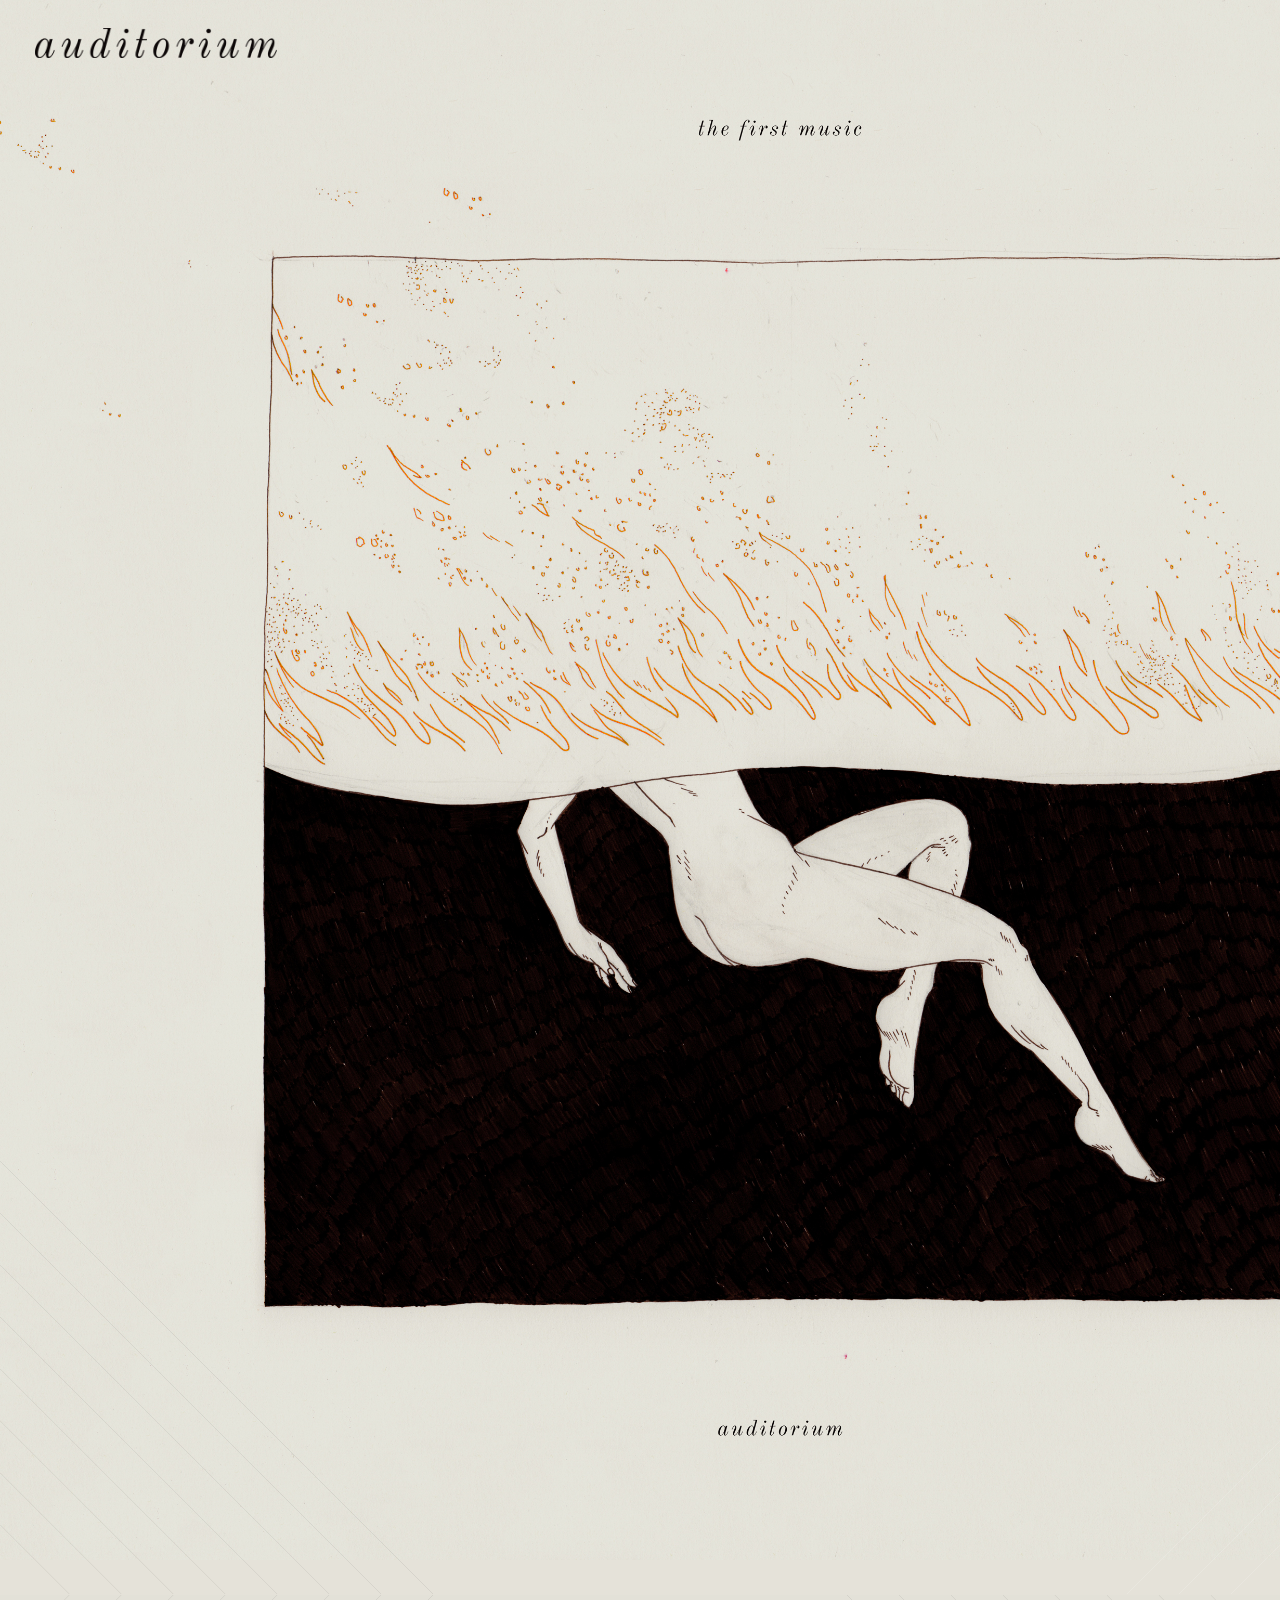
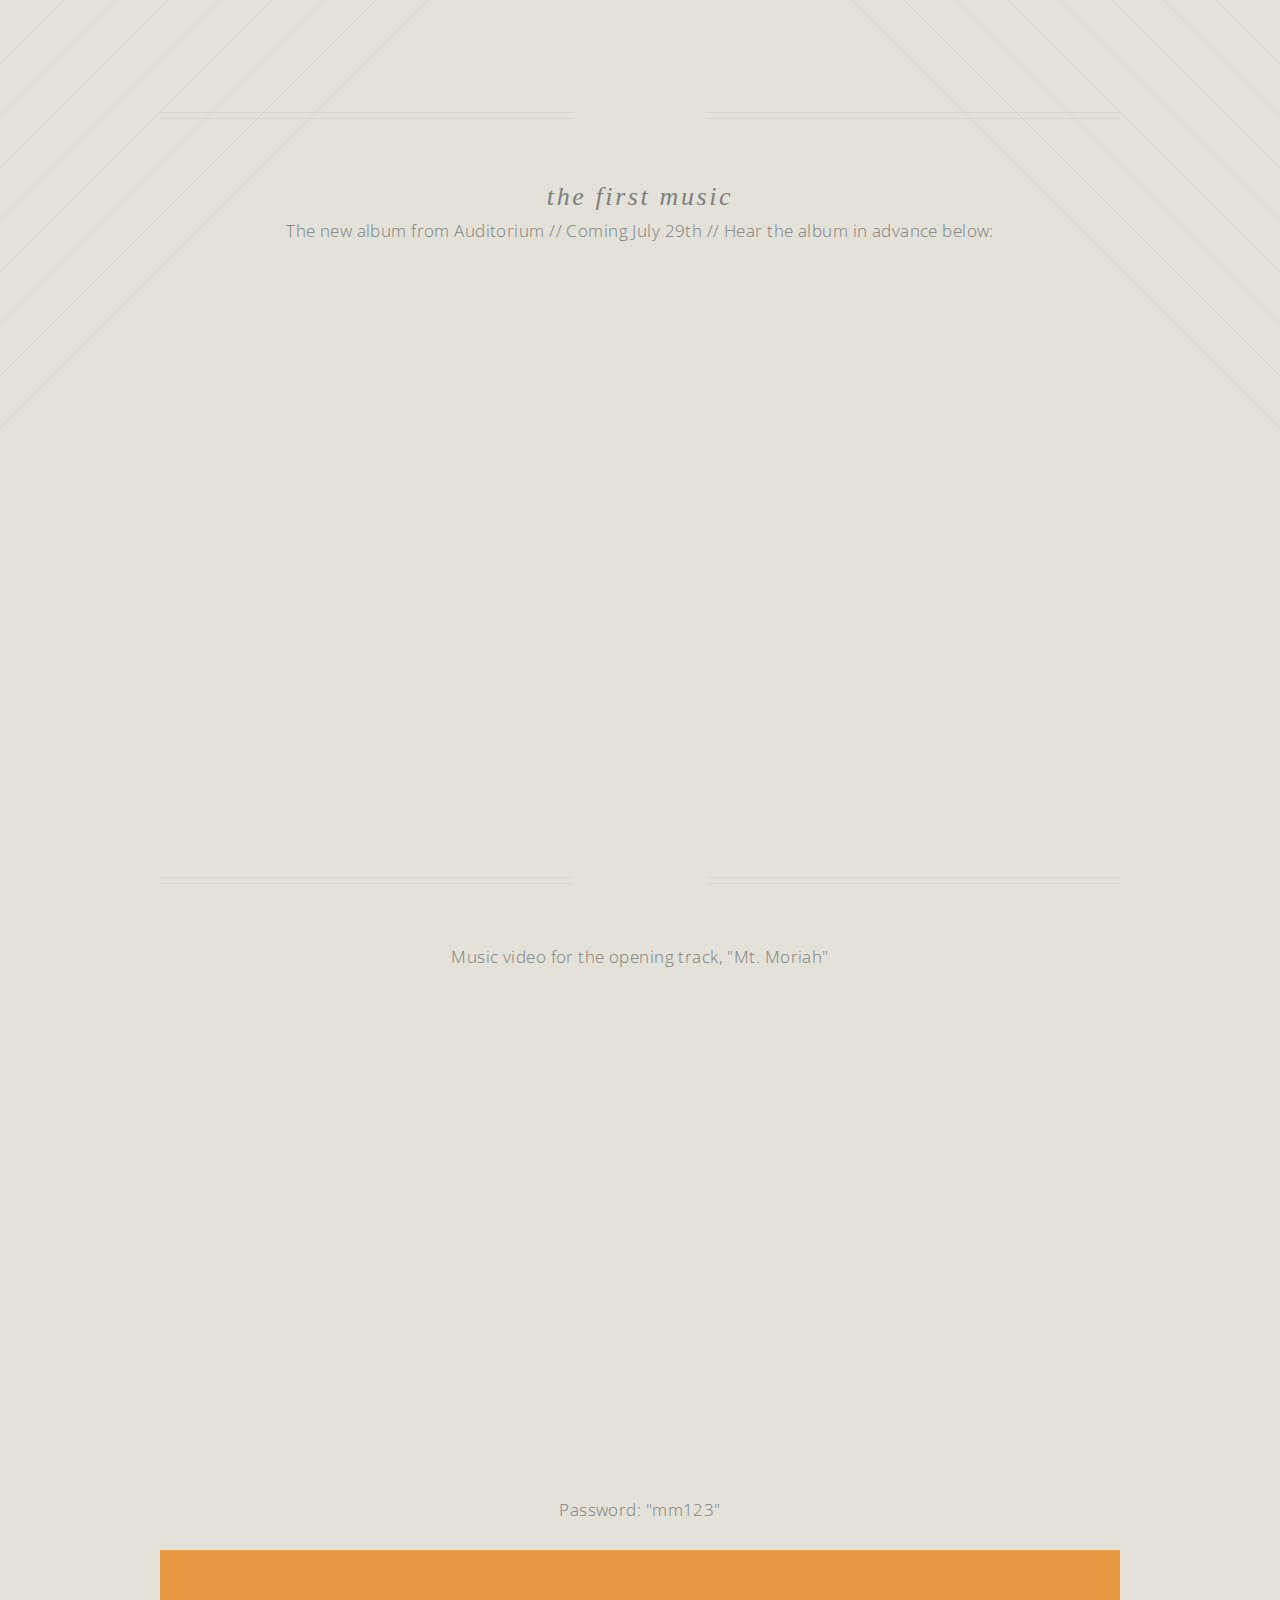
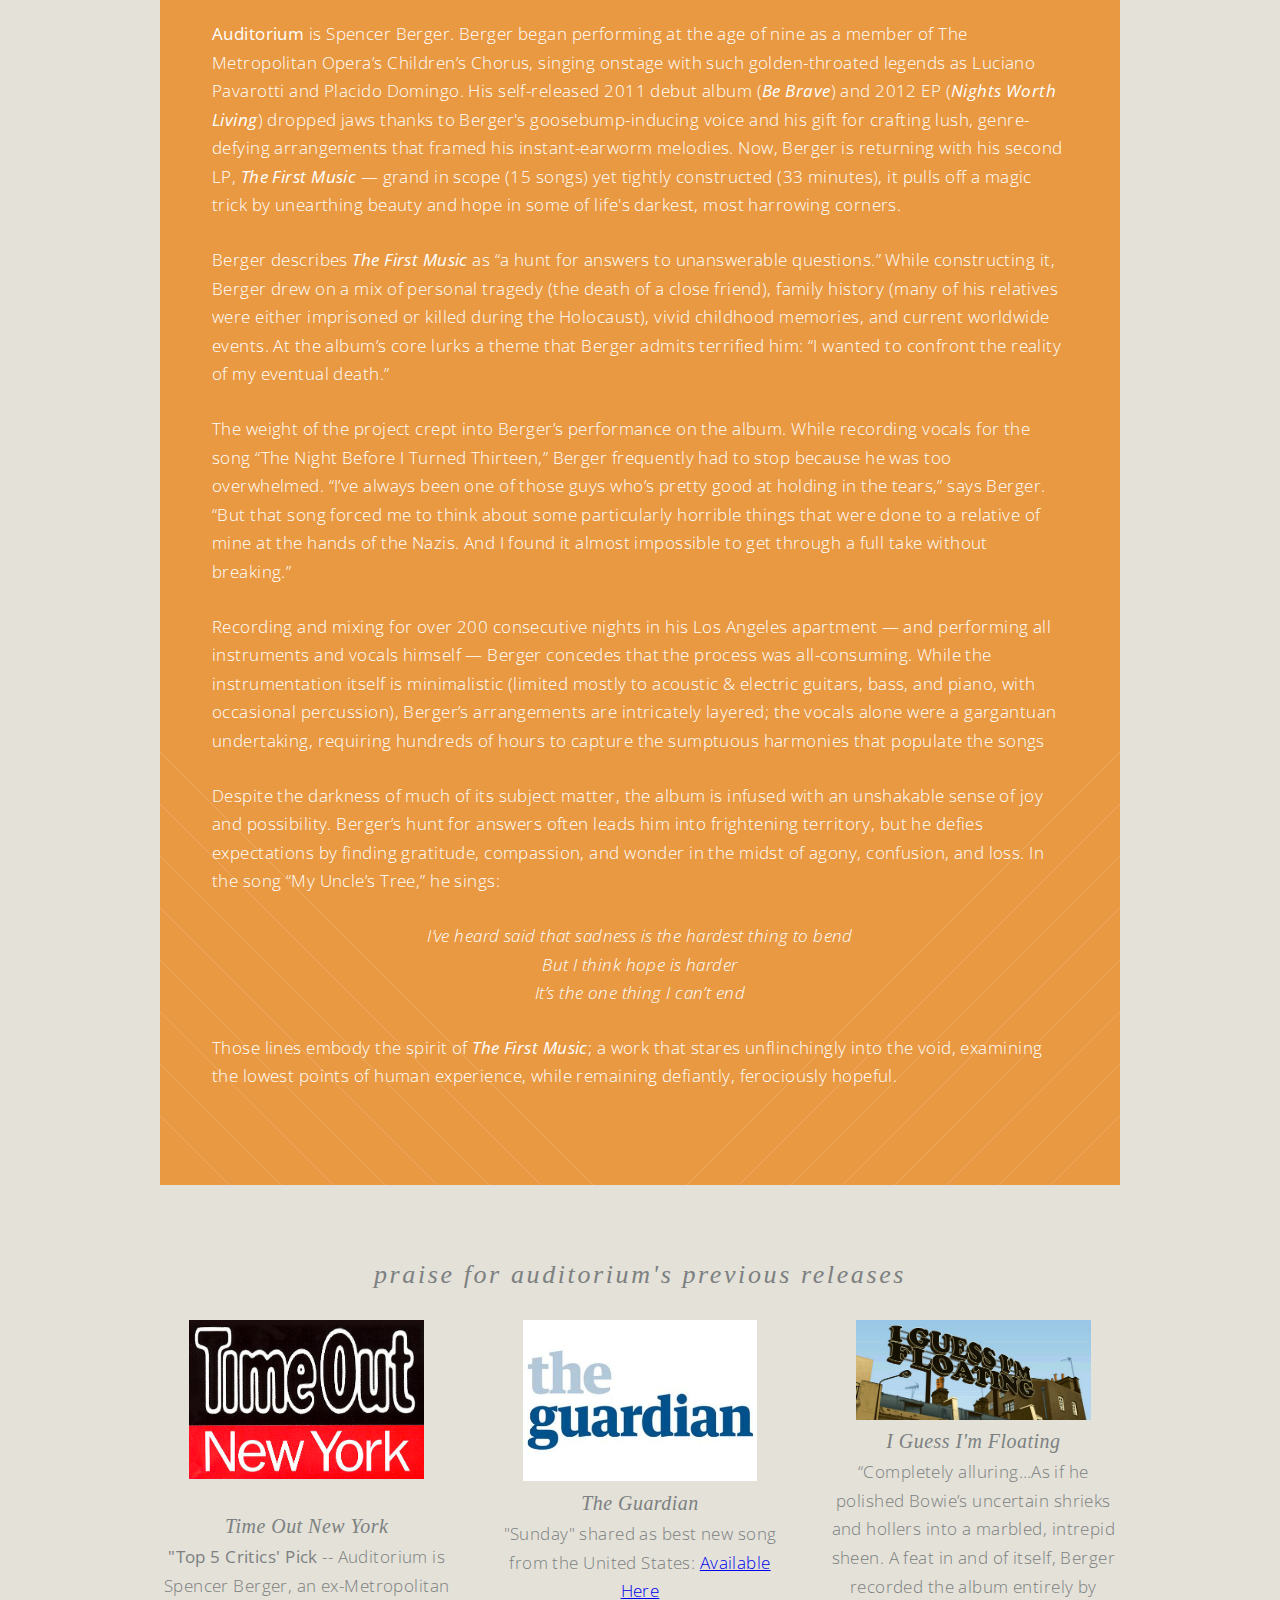
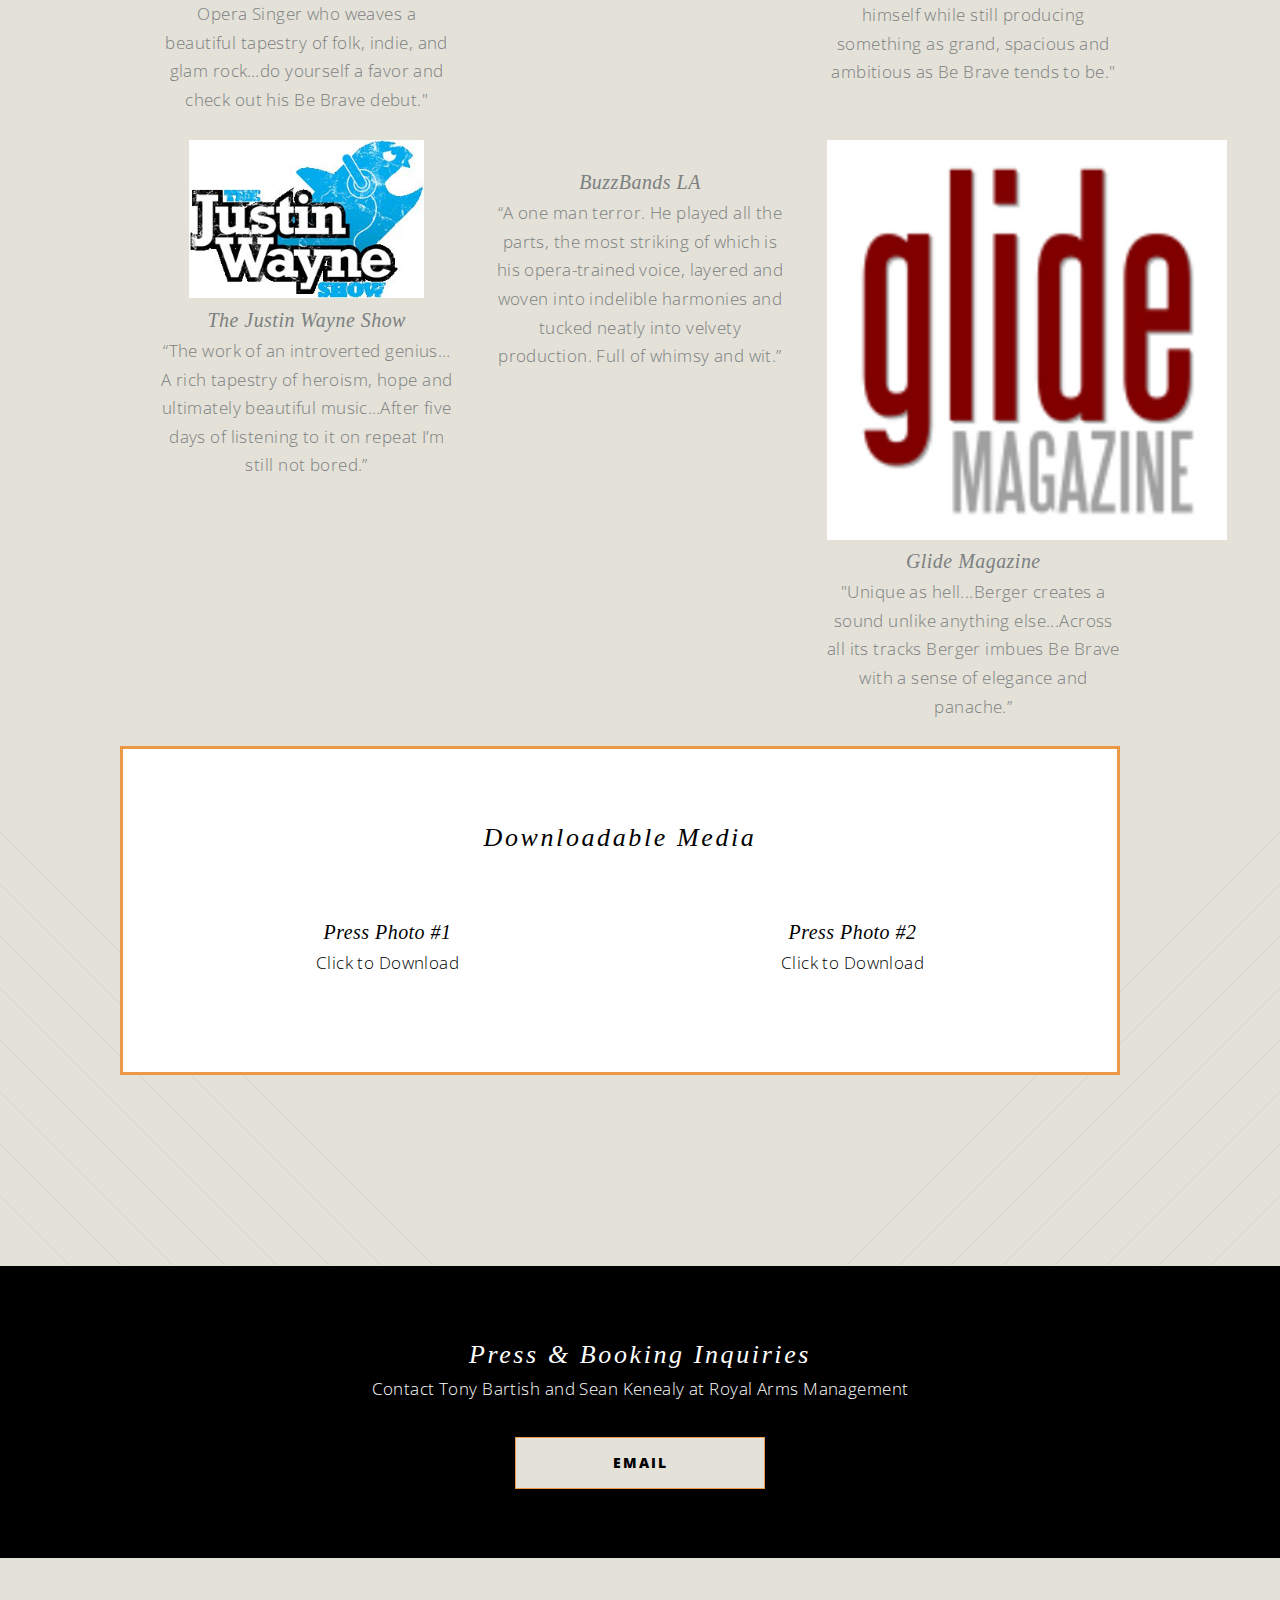
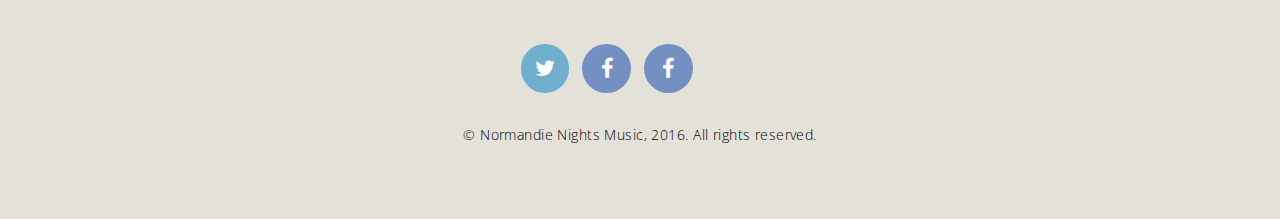
==== commit 6eaf9aa7: "12.o" ====
--- a/Auditorium_EPK/index.html
+++ b/Auditorium_EPK/index.html
@@ -49,7 +49,7 @@
 							<header class="special container">
 										<p>Music video for the opening track, "Mt. Moriah"</p>
 									</header>
-									<a><center><iframe src="https://player.vimeo.com/video/162222567?color=ff9933&byline=0&portrait=0" width="500" height="281" frameborder="0" webkitallowfullscreen mozallowfullscreen allowfullscreen></iframe></center></a>
+									<a><center><iframe src="https://player.vimeo.com/video/162222567?color=ff9933&byline=0&portrait=0" width="750" height="421" frameborder="0" webkitallowfullscreen mozallowfullscreen allowfullscreen></iframe></center></a>
 								<p><center> Password: "mm123"</center></p>
 								</section>
 				<!-- One -->
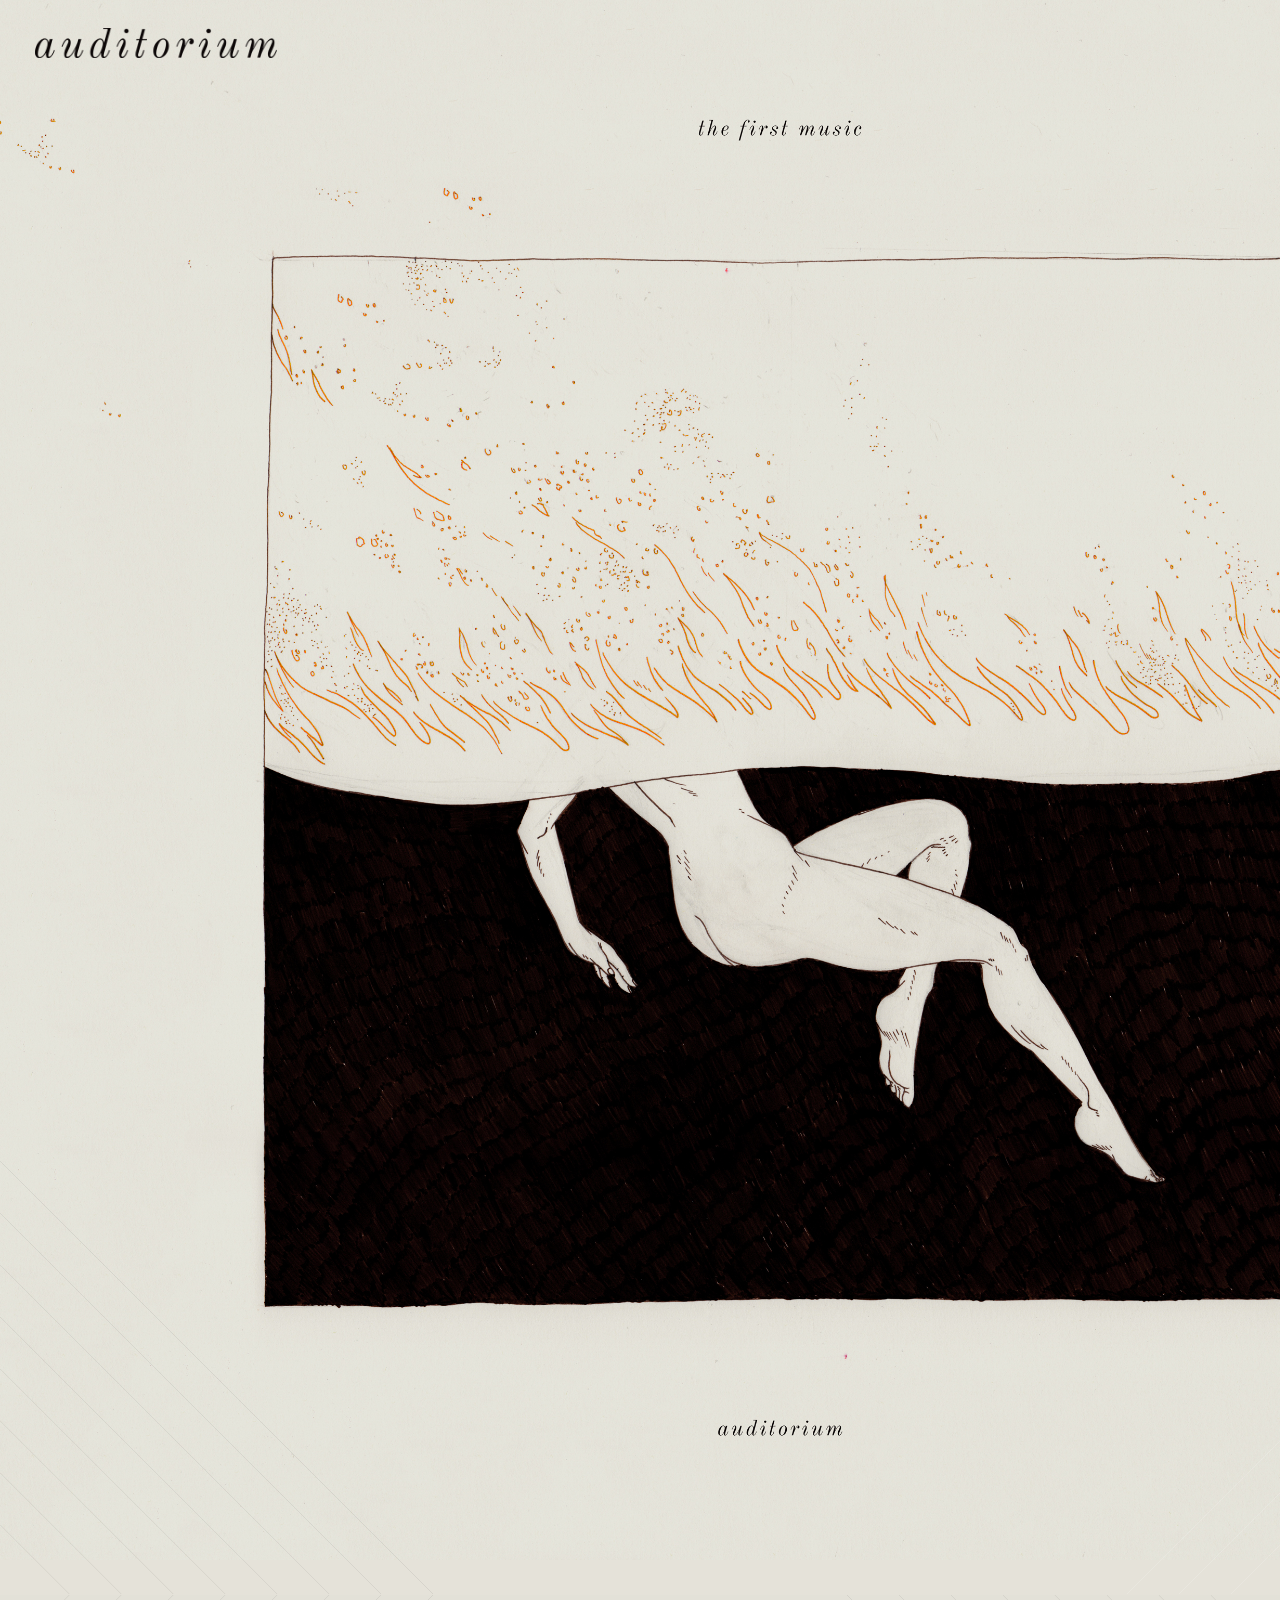
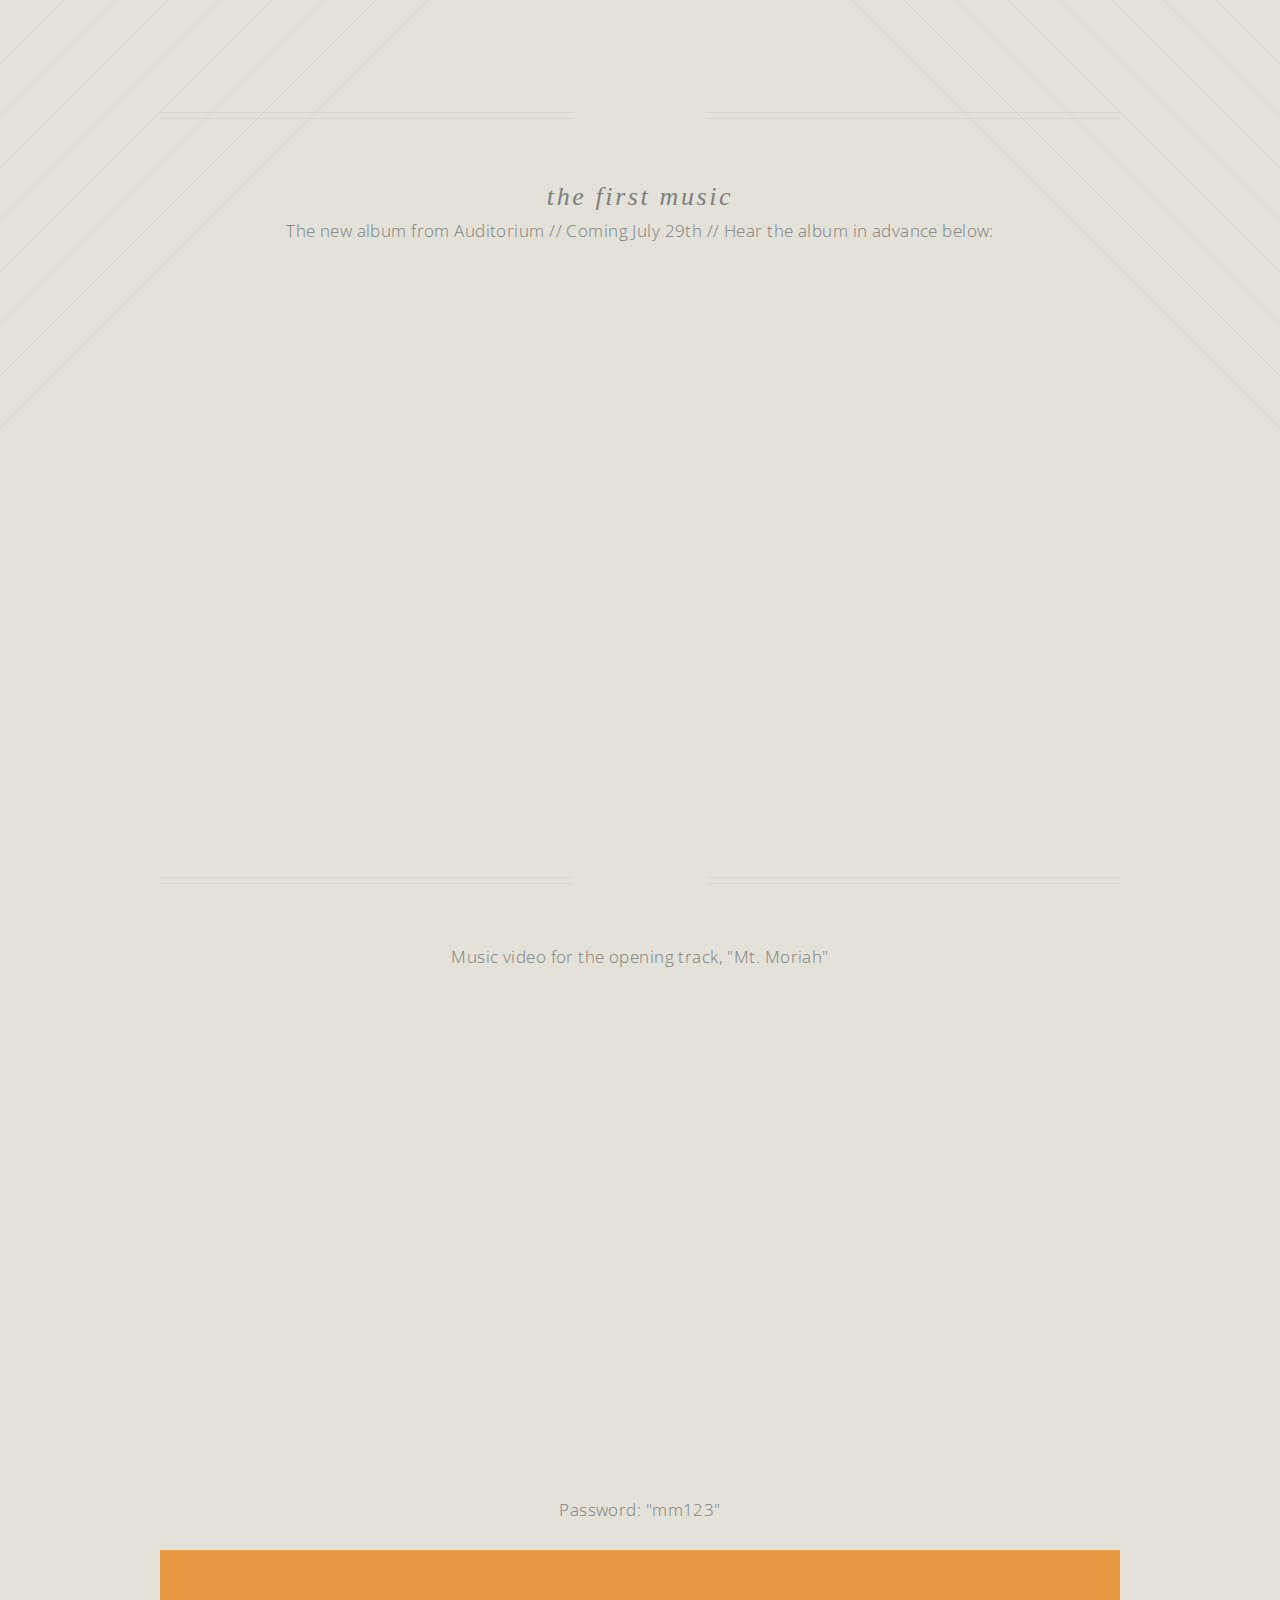
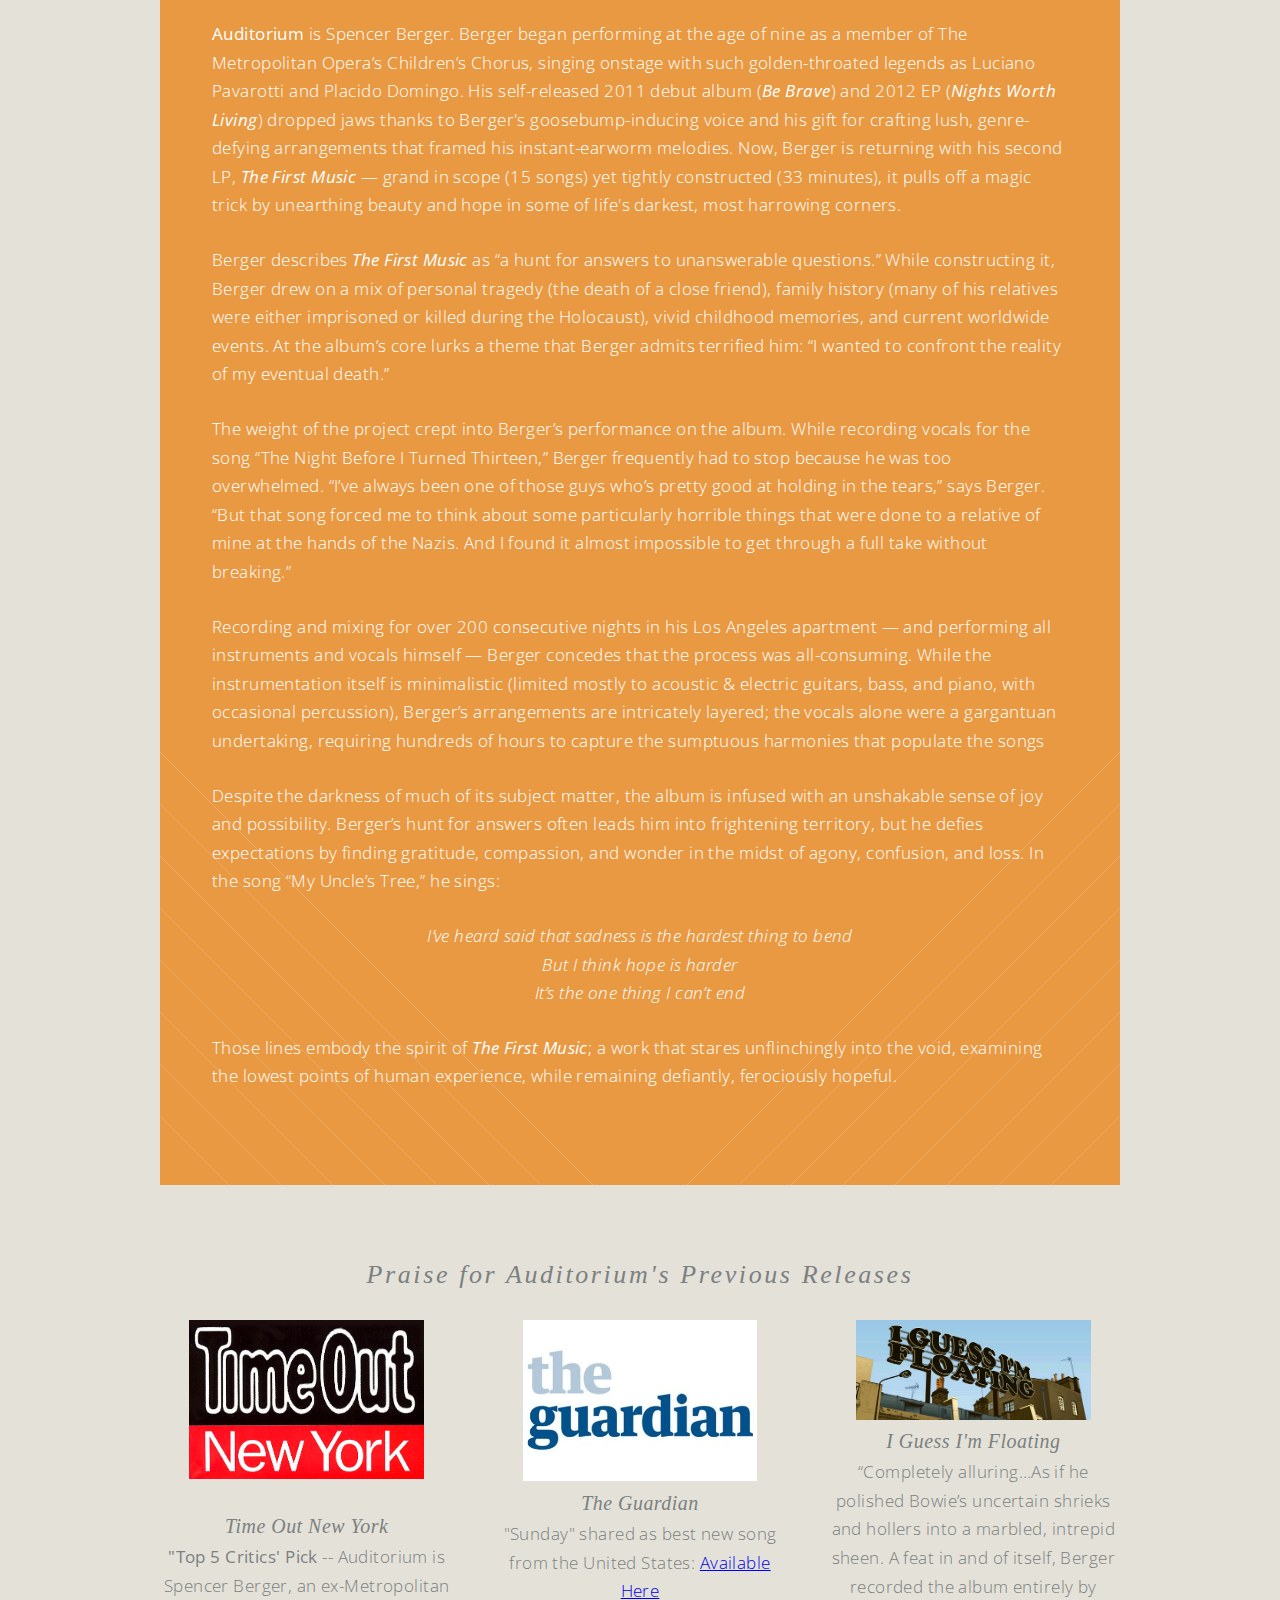
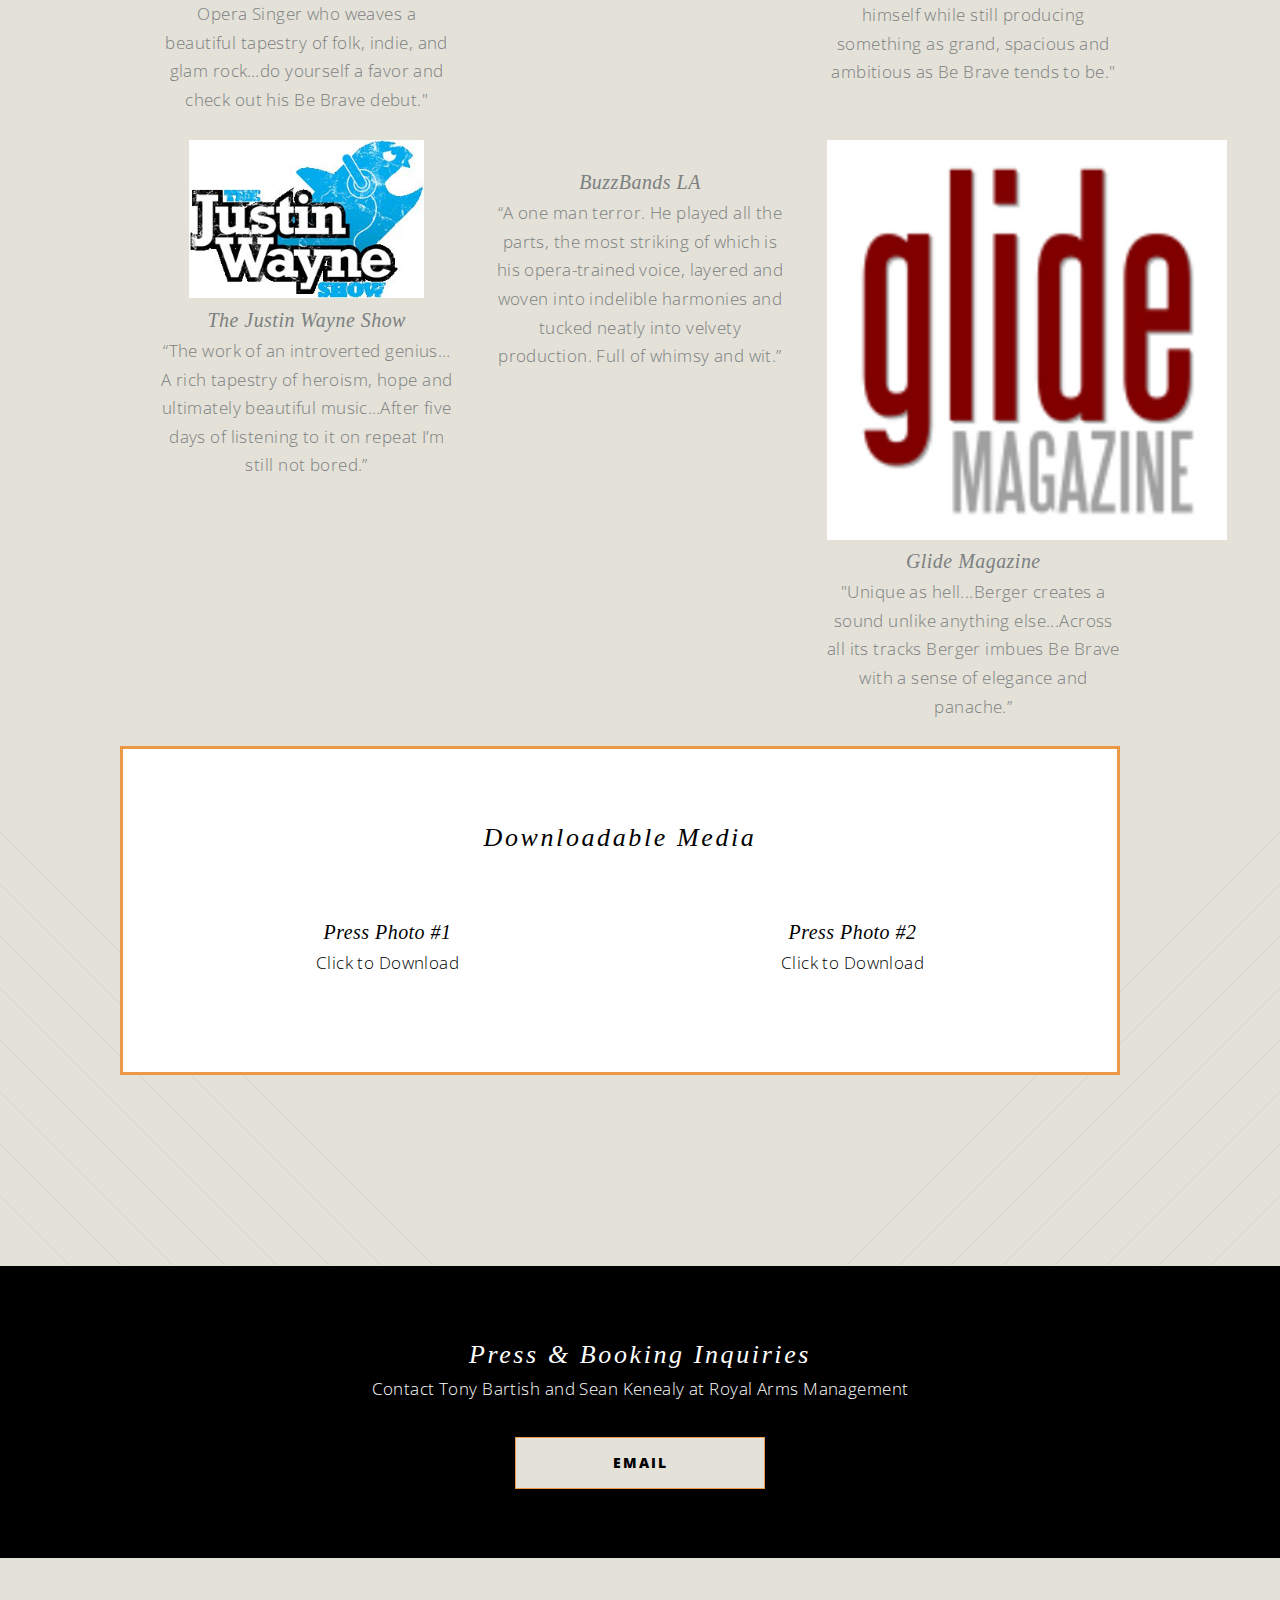
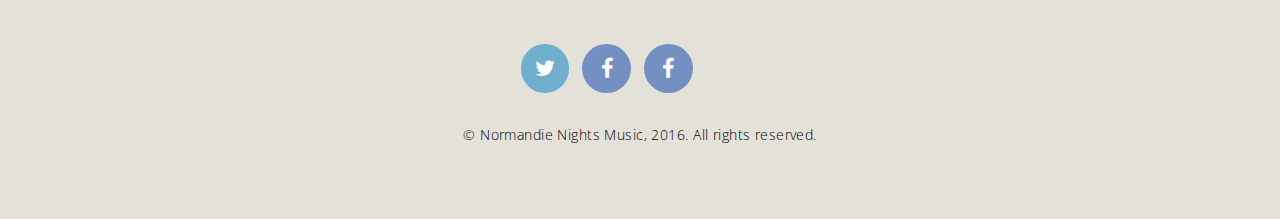
==== commit e046d7ac: "12.0" ====
--- a/Auditorium_EPK/index.html
+++ b/Auditorium_EPK/index.html
@@ -103,7 +103,7 @@
 				<!-- Two -->
 					<section class="wrapper style1 container special">
 					<header class="major">
-							<h2>praise for auditorium's previous releases</h2>
+							<h2>Praise for Auditorium's Previous Releases</h2>
 						</header>
 						
 						<div class="row">
@@ -158,7 +158,7 @@
 							<div class="4u">
 							
 								<section>
-								<img class="image" src="images/buzzbands.jpg" alt="" height="auto" width="80%" radius="50%"/></a>
+								<img class="image" src="images/buzzbands.jpg" alt="" height="auto" width="80%"/></a>
 									<header>
 										<h3>BuzzBands LA</h3>
 									</header>
--- a/Auditorium_EPK/css/style.css
+++ b/Auditorium_EPK/css/style.css
@@ -242,6 +242,11 @@
 	.formerize-placeholder {
 		color: rgba(124, 128, 129, 0.5) !important;
 	}
+	
+	tr {
+	padding: 20px
+	}
+	
 
 /* Image */
 	
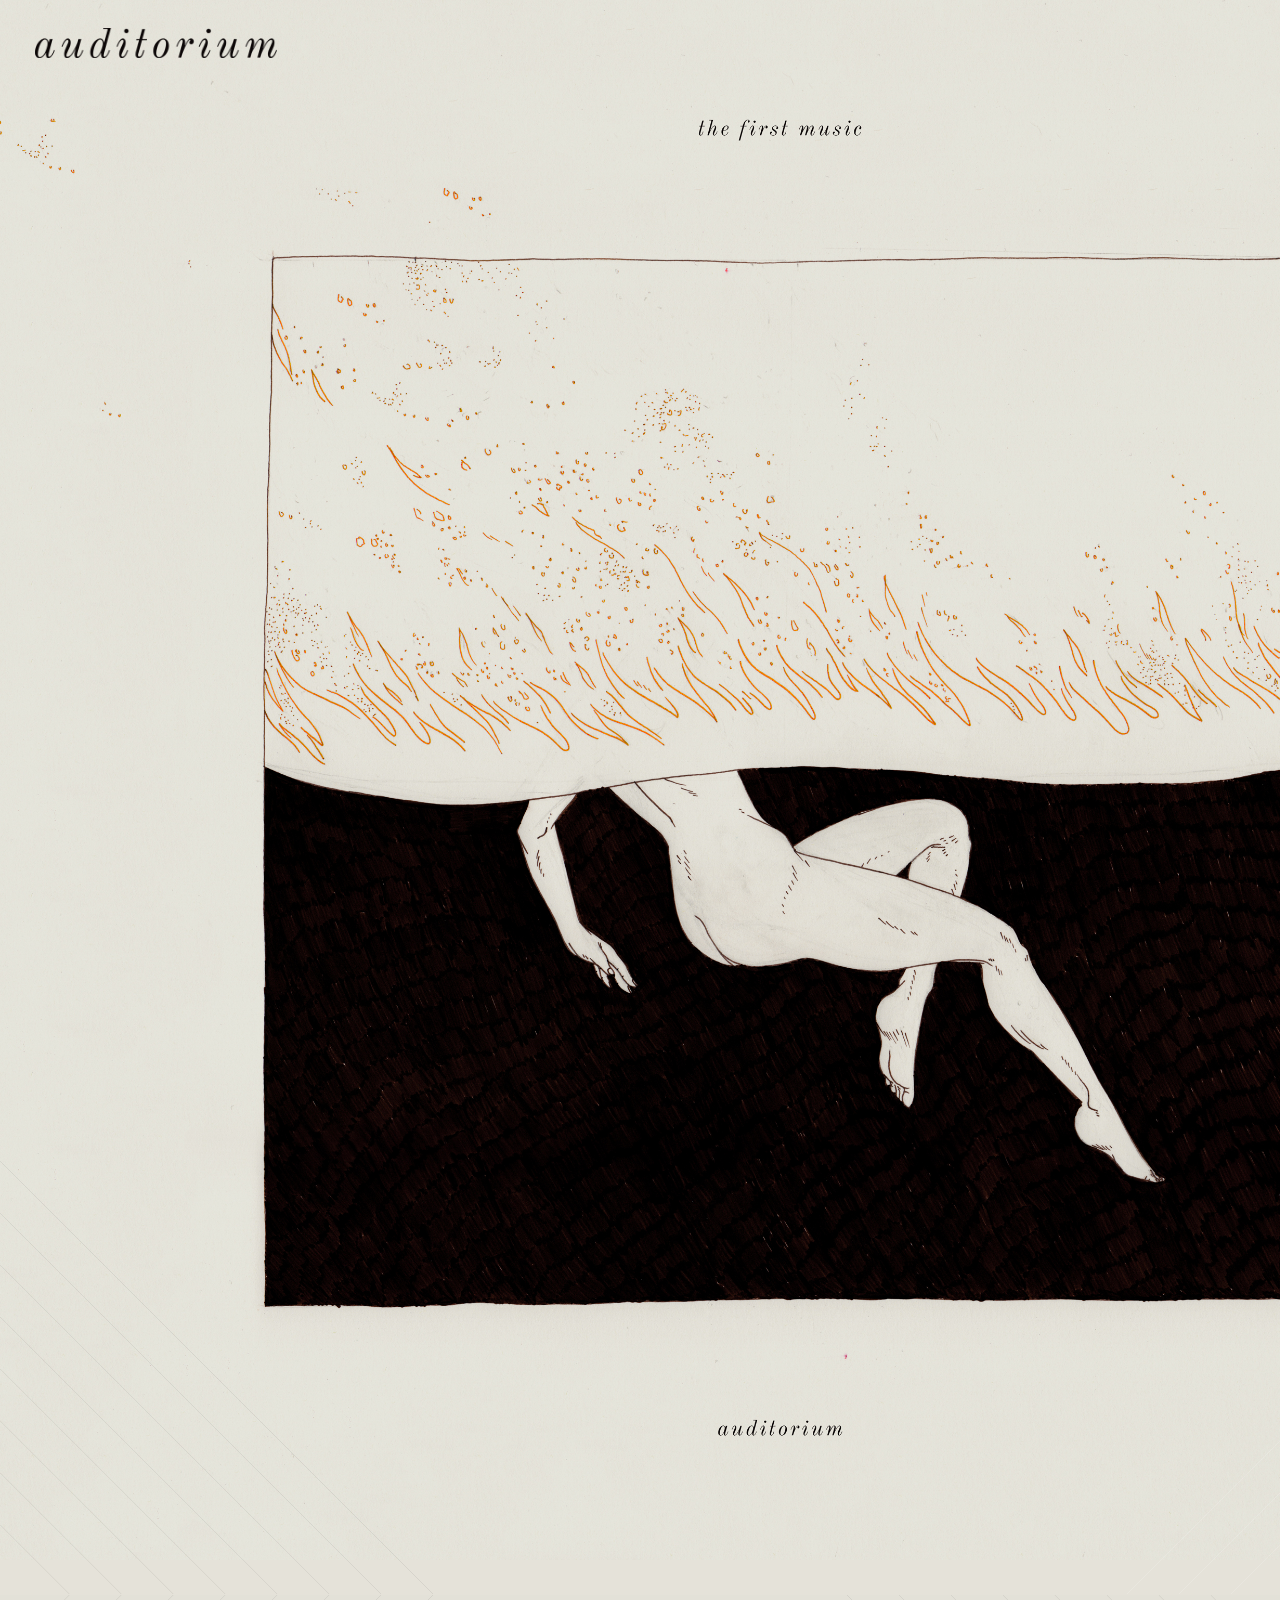
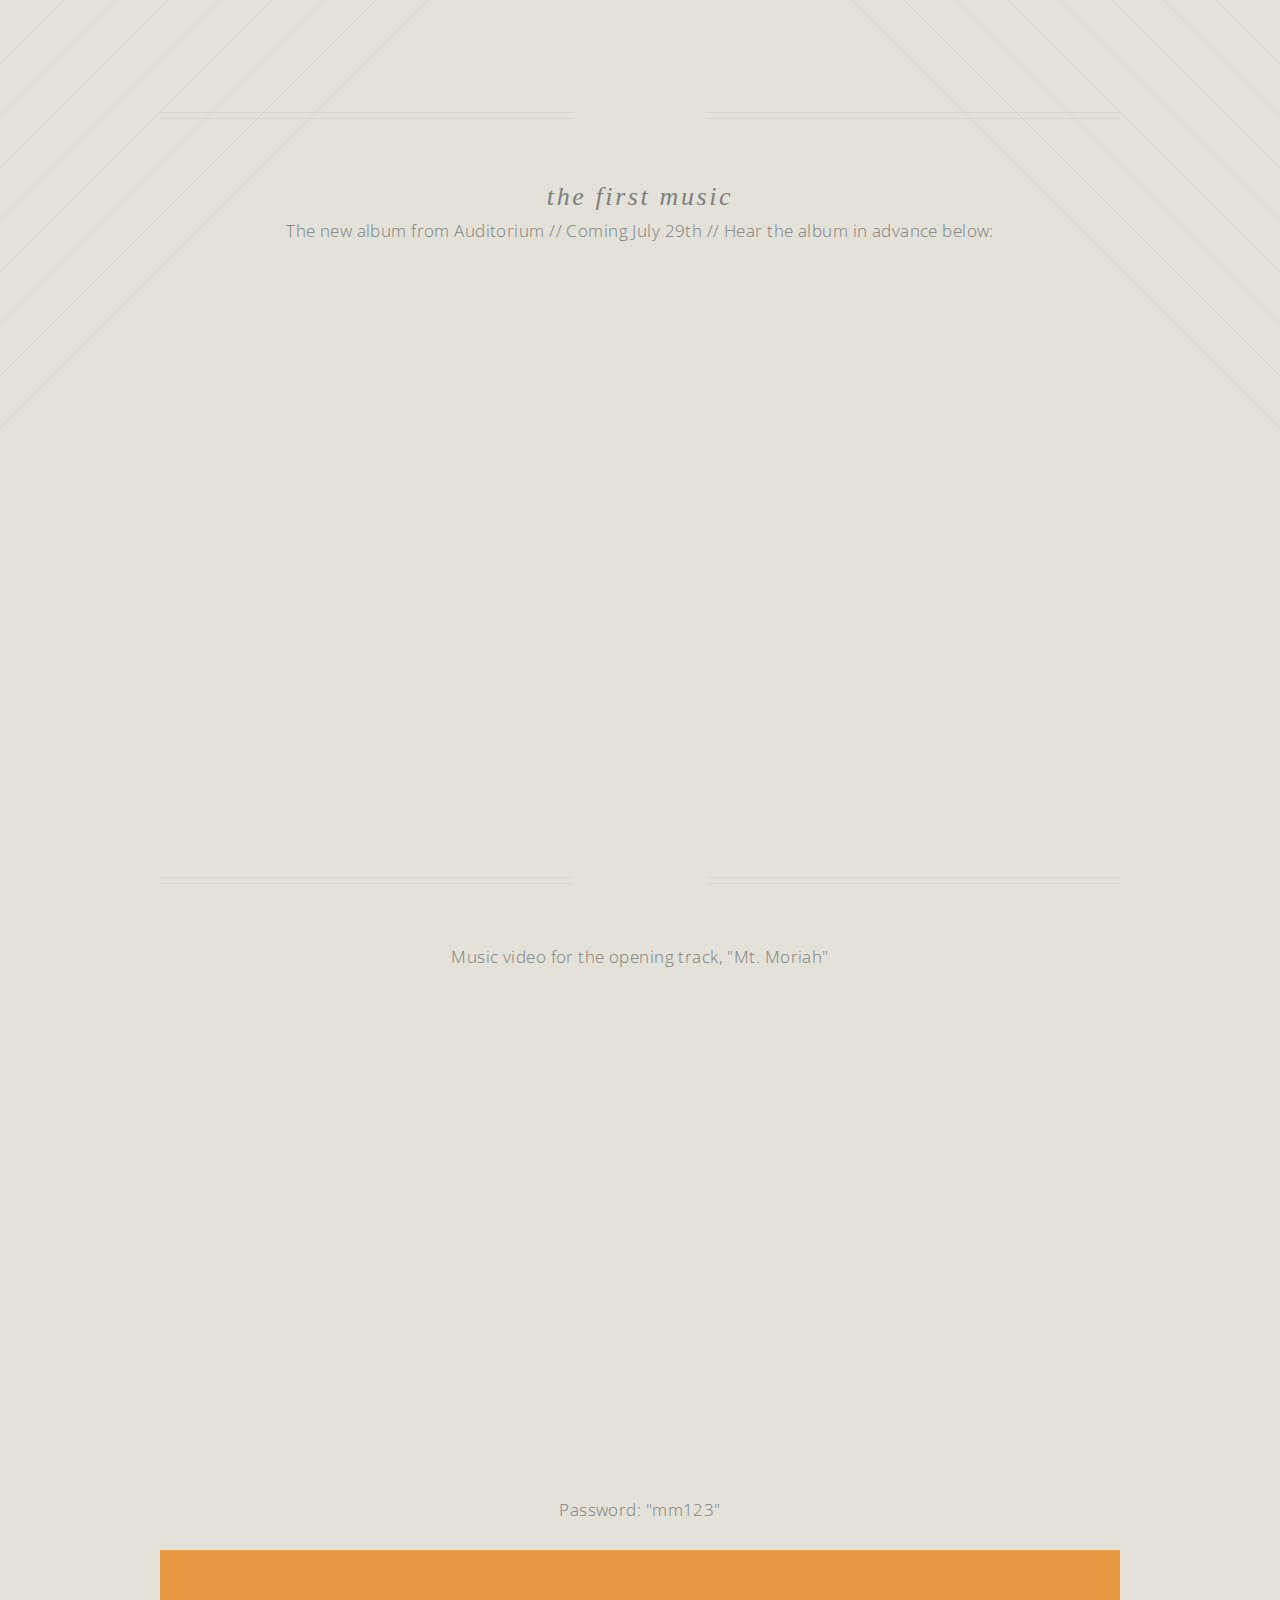
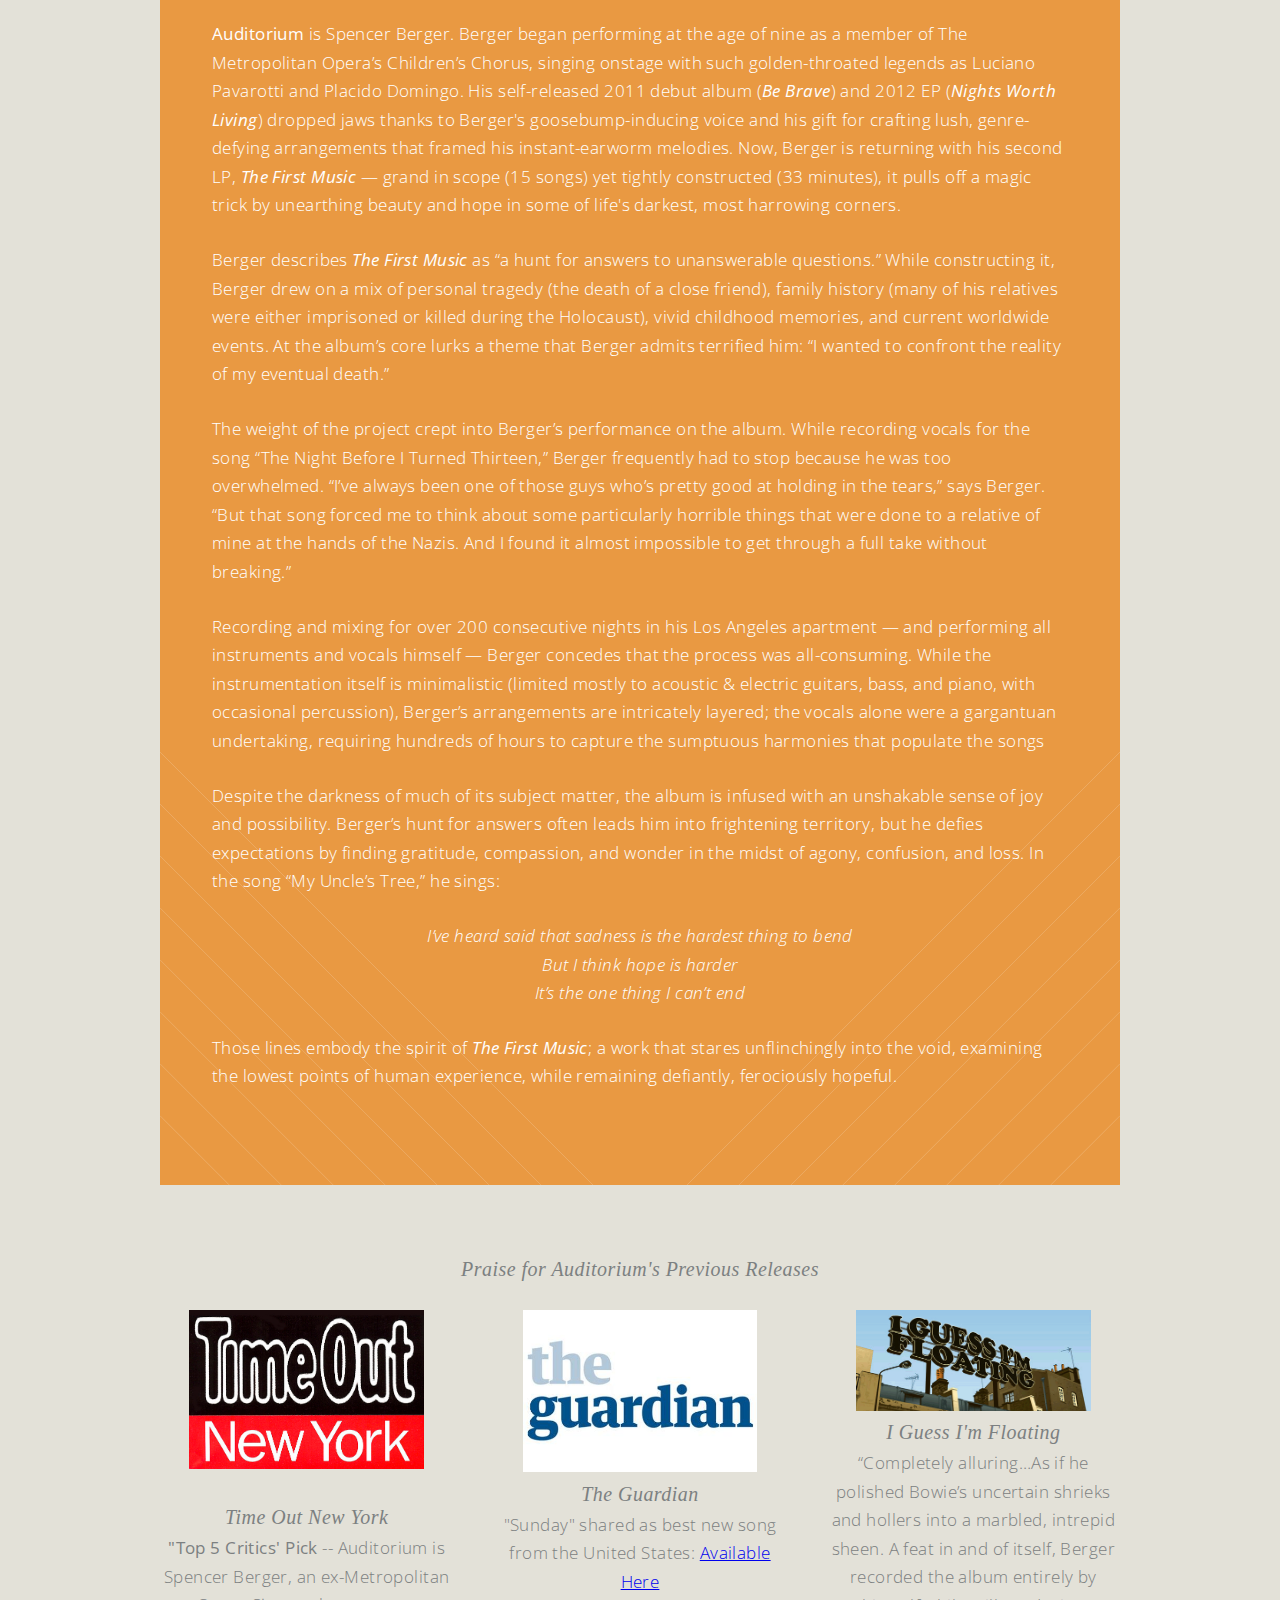
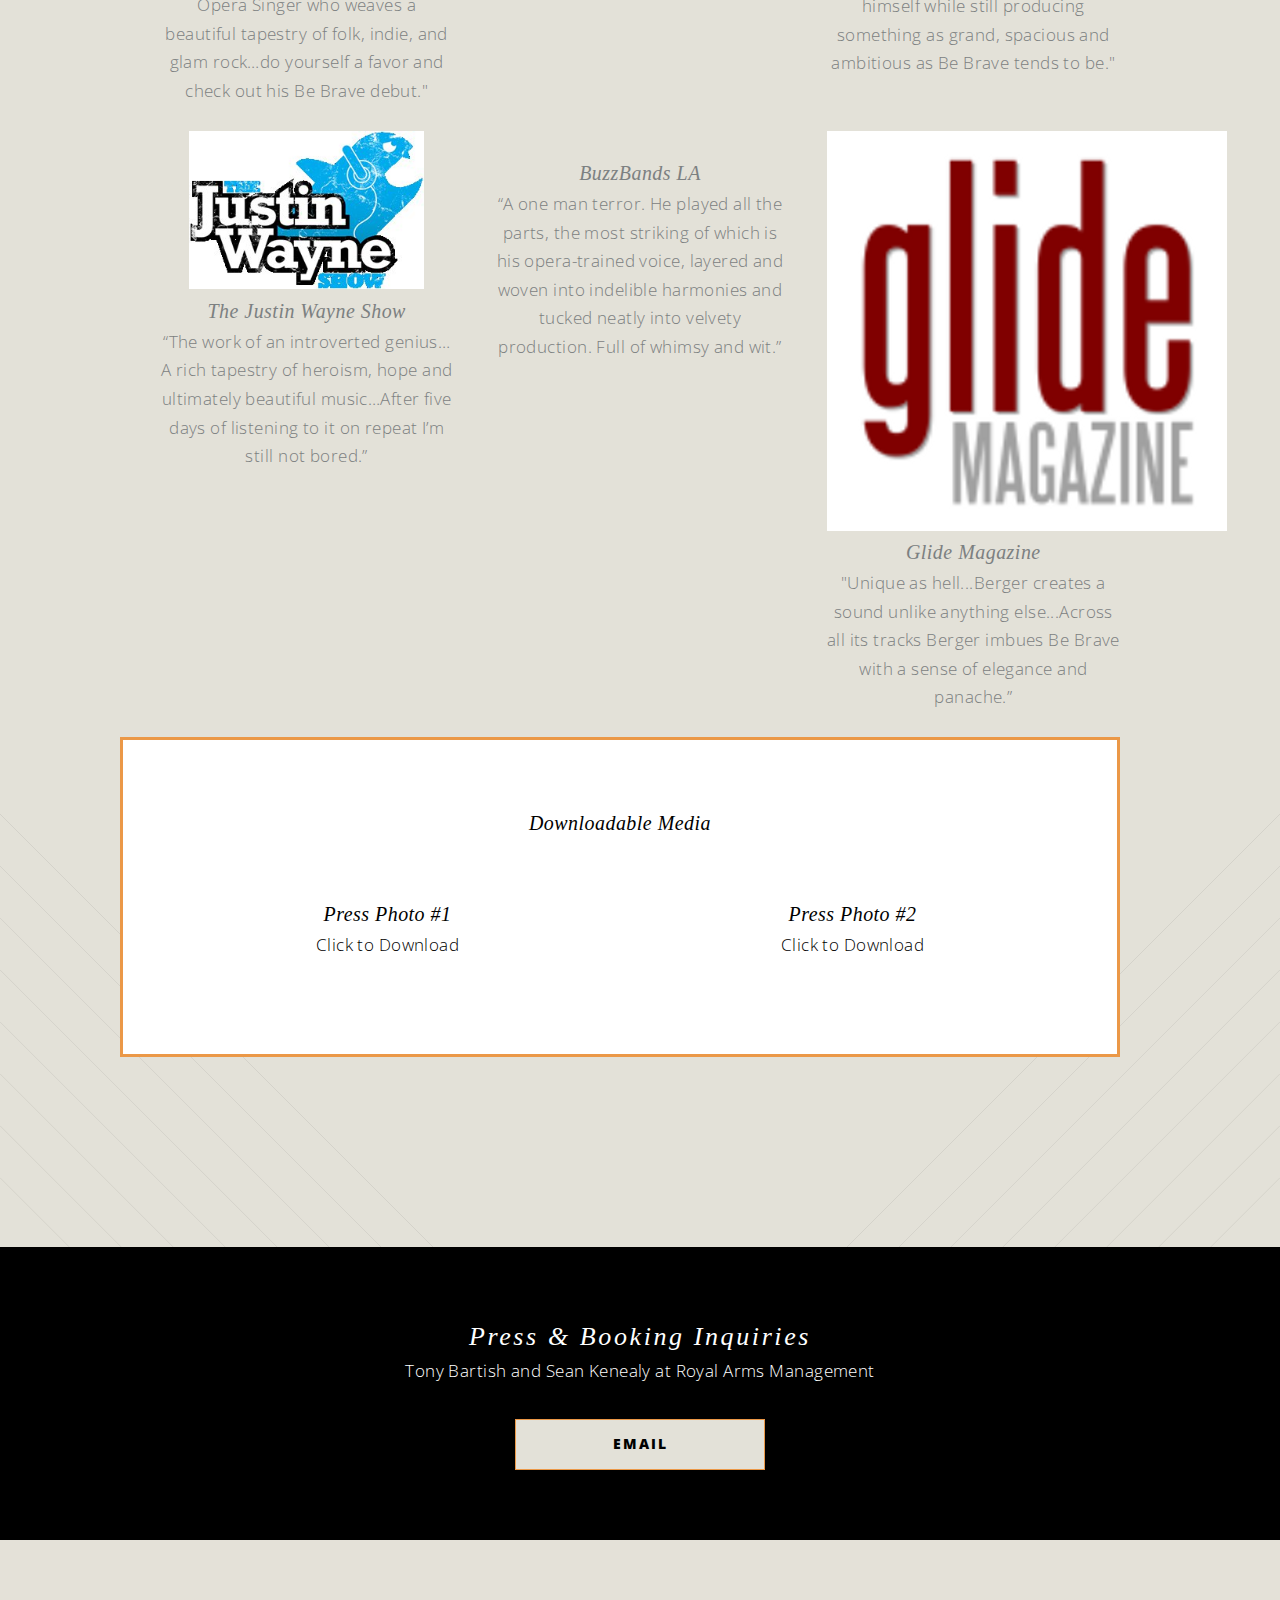
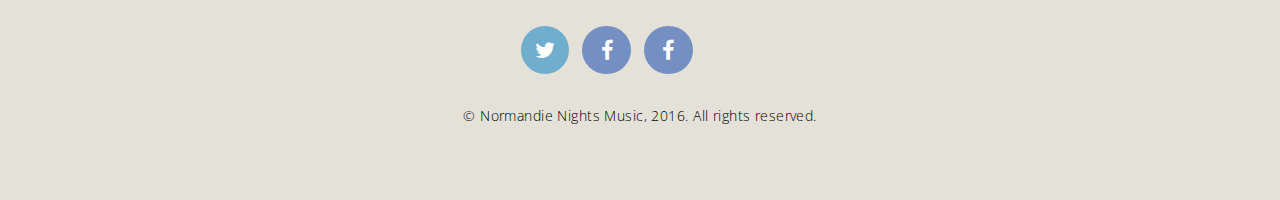
==== commit dad618cc: "13.0" ====
--- a/Auditorium_EPK/index.html
+++ b/Auditorium_EPK/index.html
@@ -103,7 +103,7 @@
 				<!-- Two -->
 					<section class="wrapper style1 container special">
 					<header class="major">
-							<h2>Praise for Auditorium's Previous Releases</h2>
+							<h3>Praise for Auditorium's Previous Releases</h3>
 						</header>
 						
 						<div class="row">
@@ -183,7 +183,7 @@
 					<section class="wrapper style3 container special">
 					
 						<header class="major">
-							<h2>Downloadable Media</h2>
+							<h3>Downloadable Media</h3>
 						</header>
 						<div class="row">
 							<div class="6u">
@@ -217,7 +217,7 @@
 			
 				<header>
 					<h2>Press & Booking Inquiries <strong></strong></h2>
-					<p>Contact Tony Bartish and Sean Kenealy at Royal Arms Management</p>
+					<p>Tony Bartish and Sean Kenealy at Royal Arms Management</p>
 				</header>
 				<footer>
 					<ul class="buttons">
